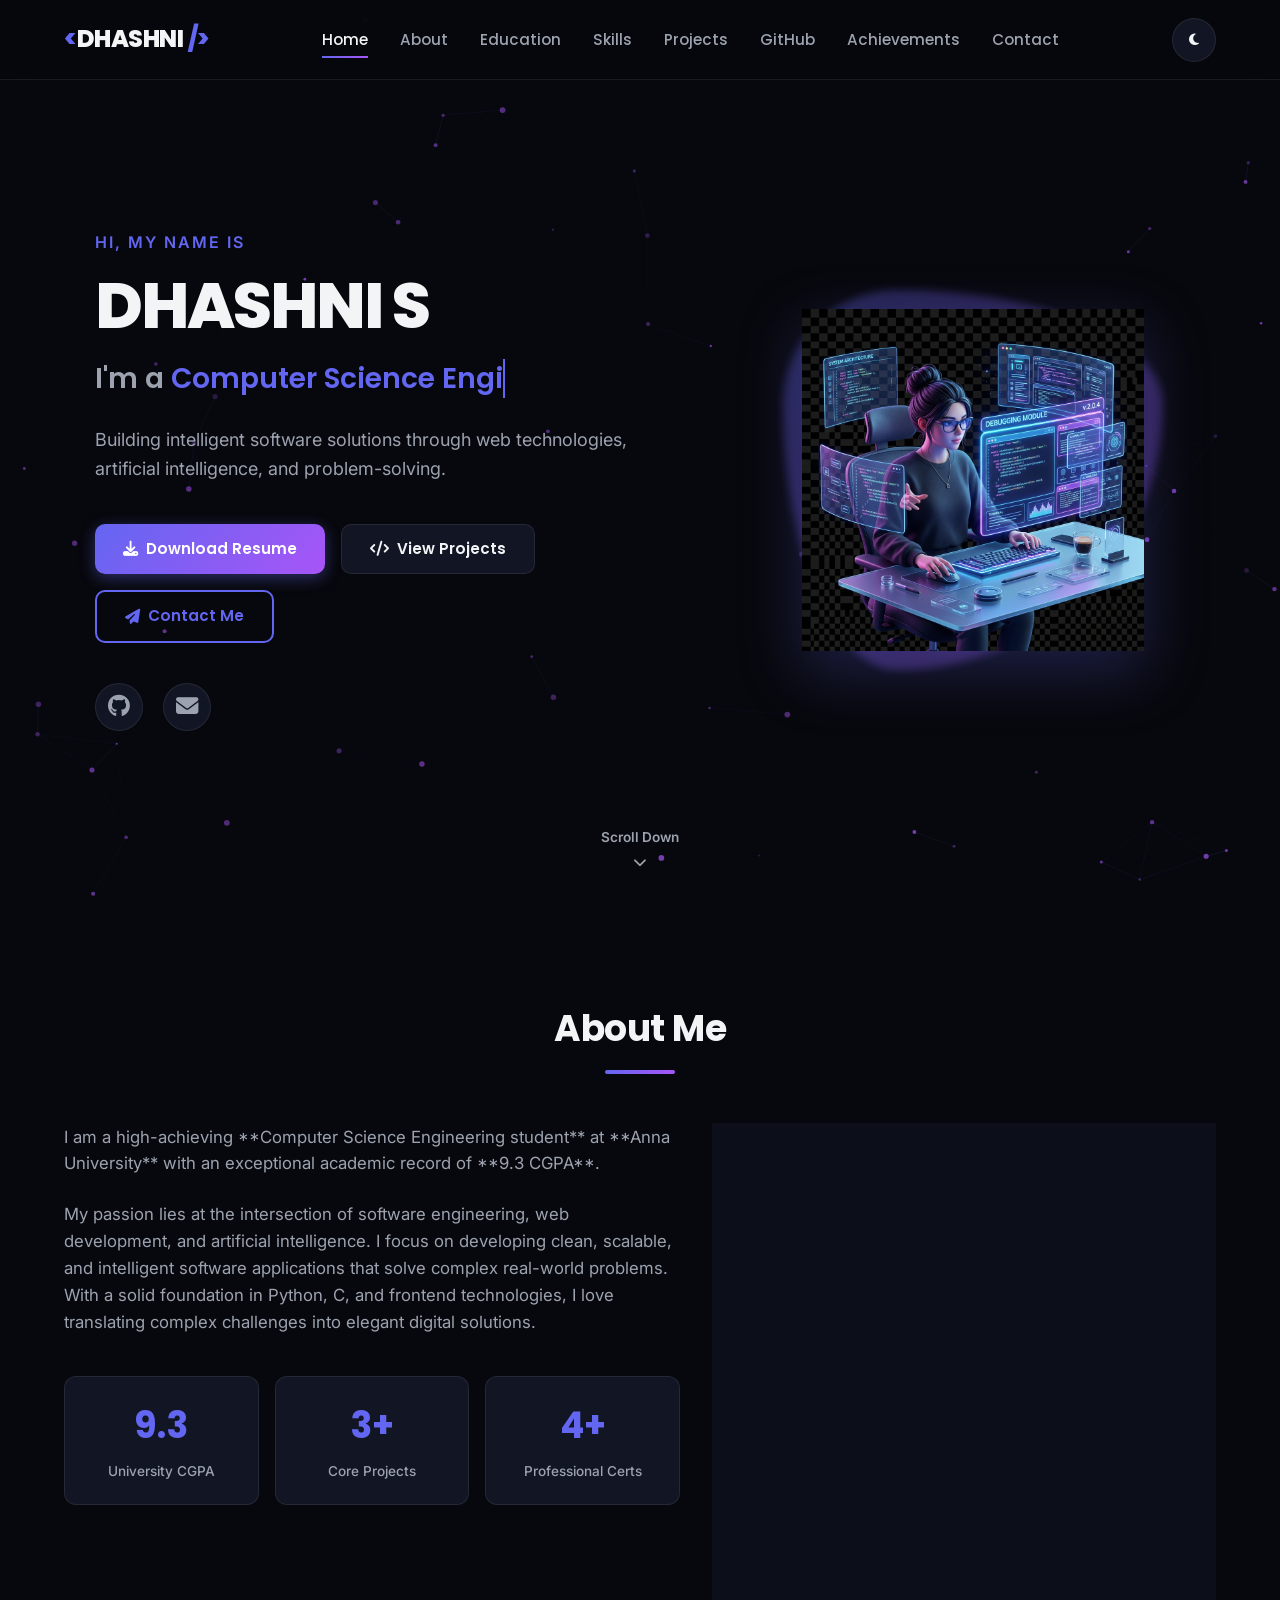
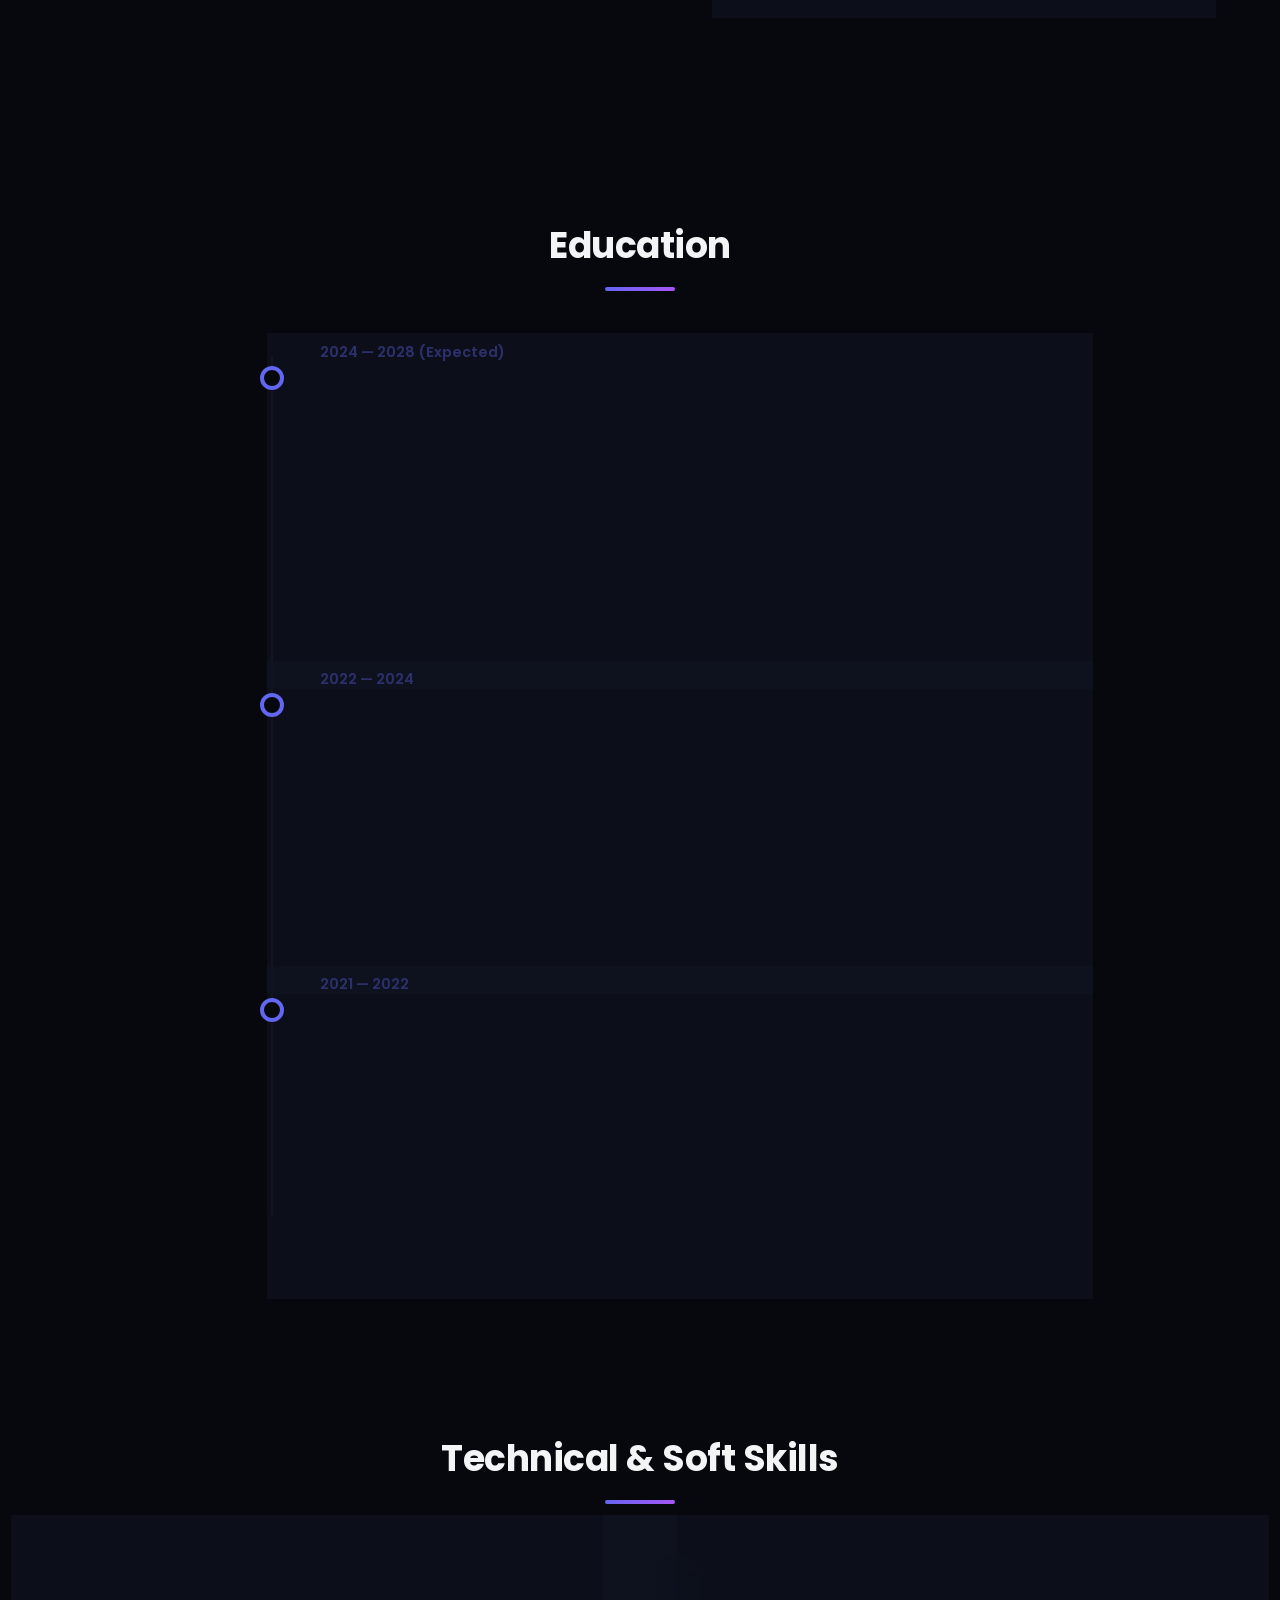
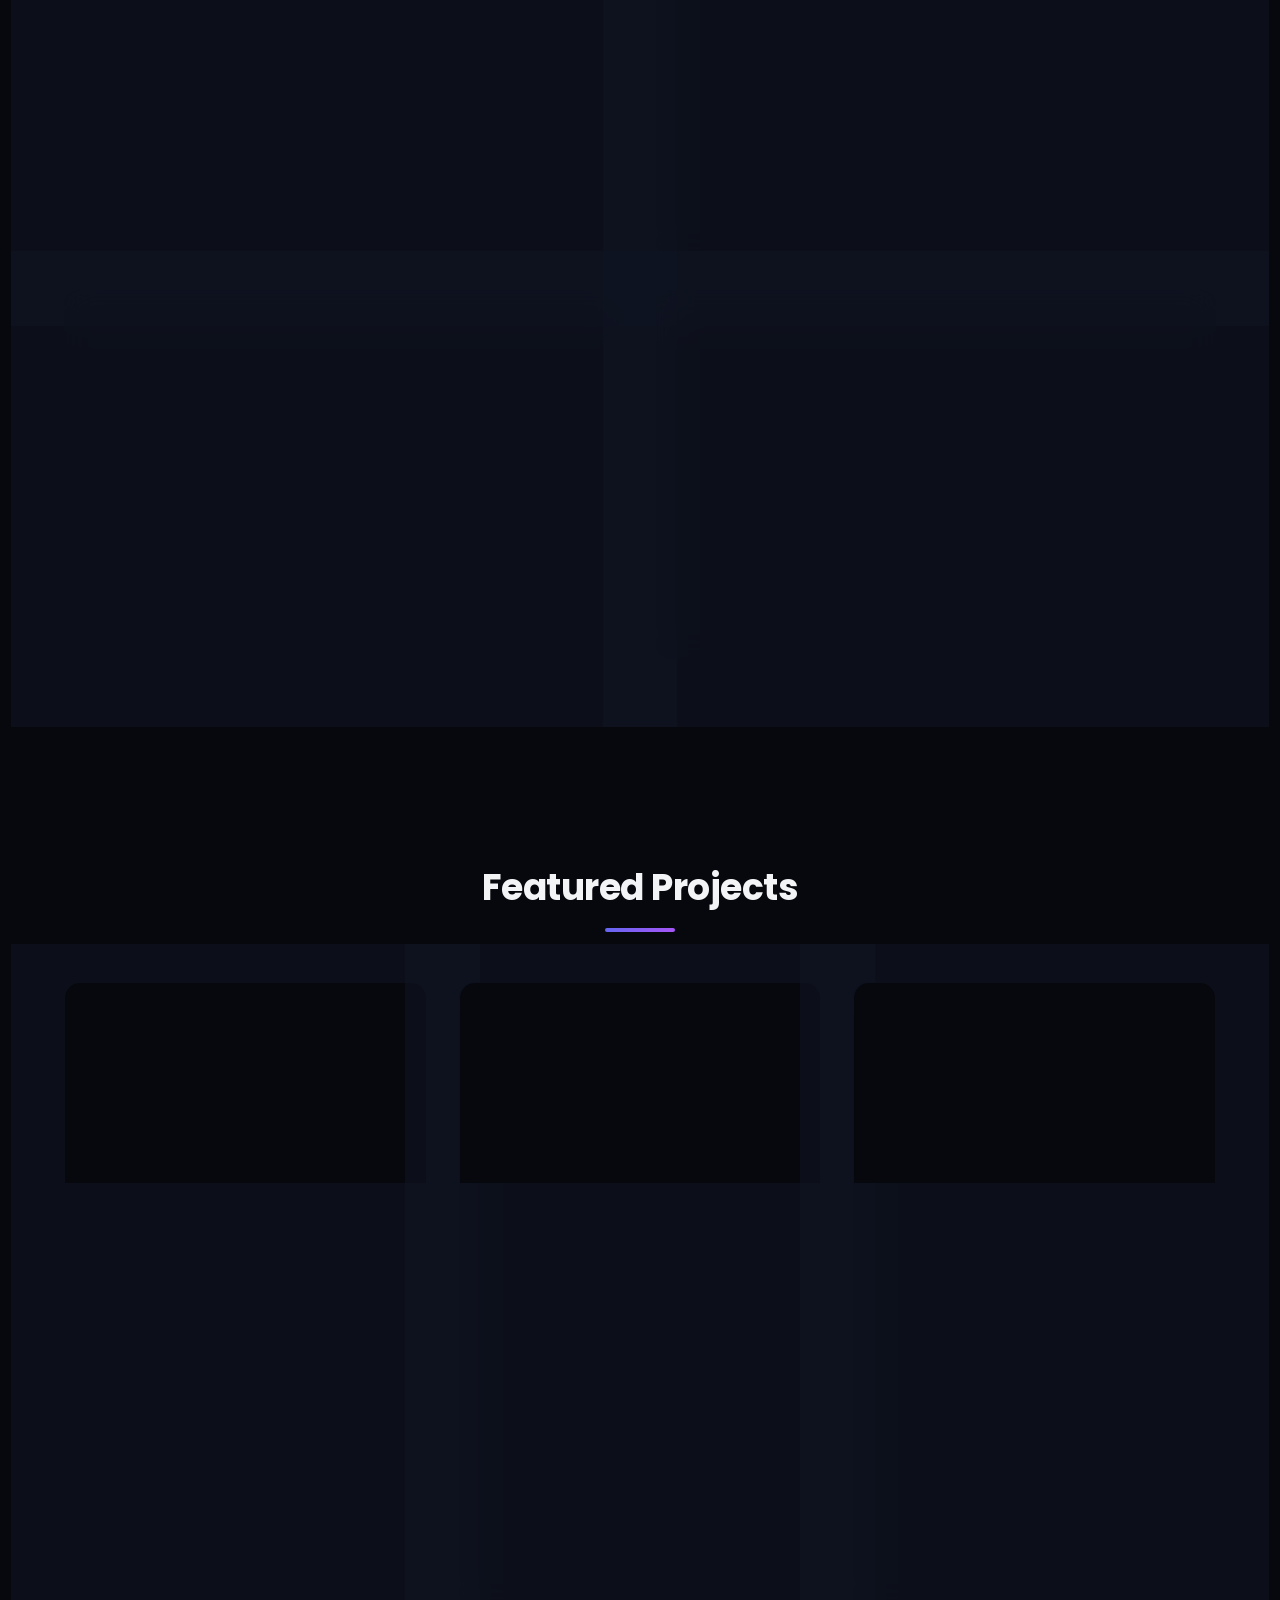
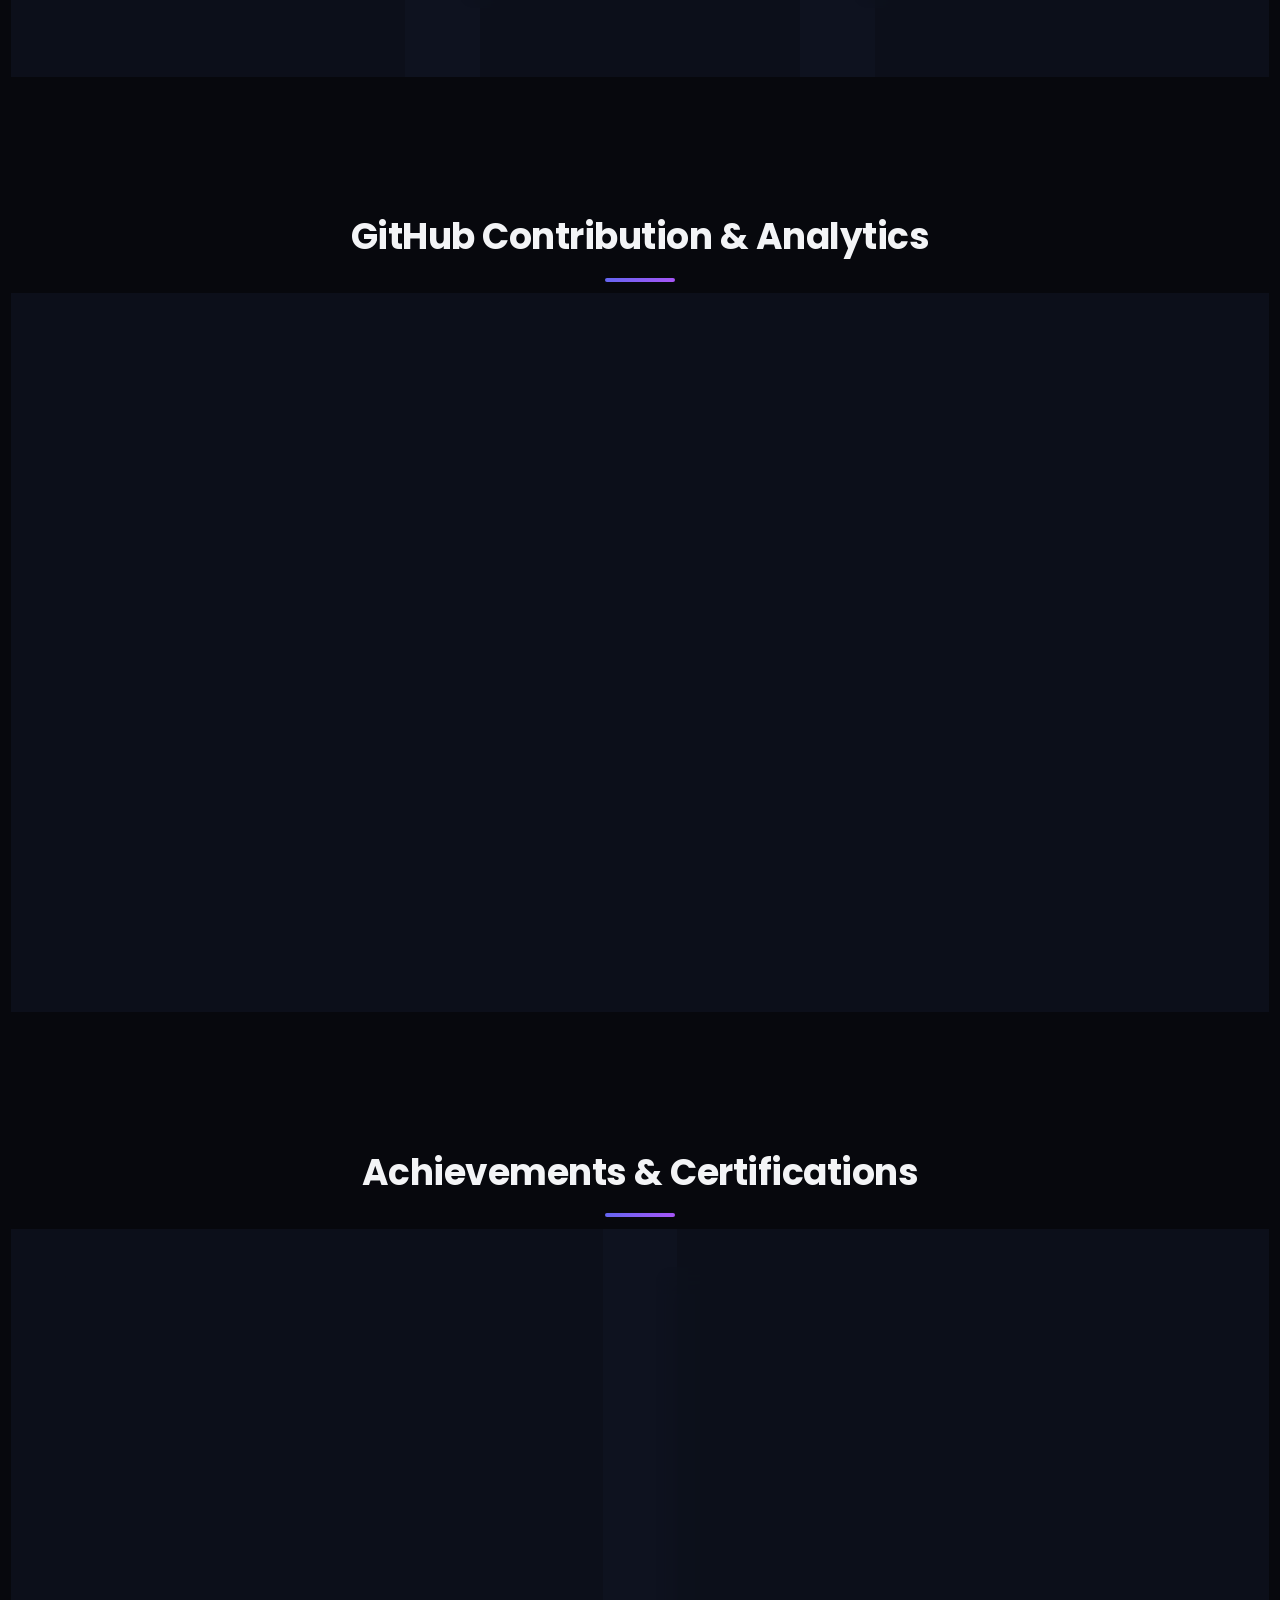
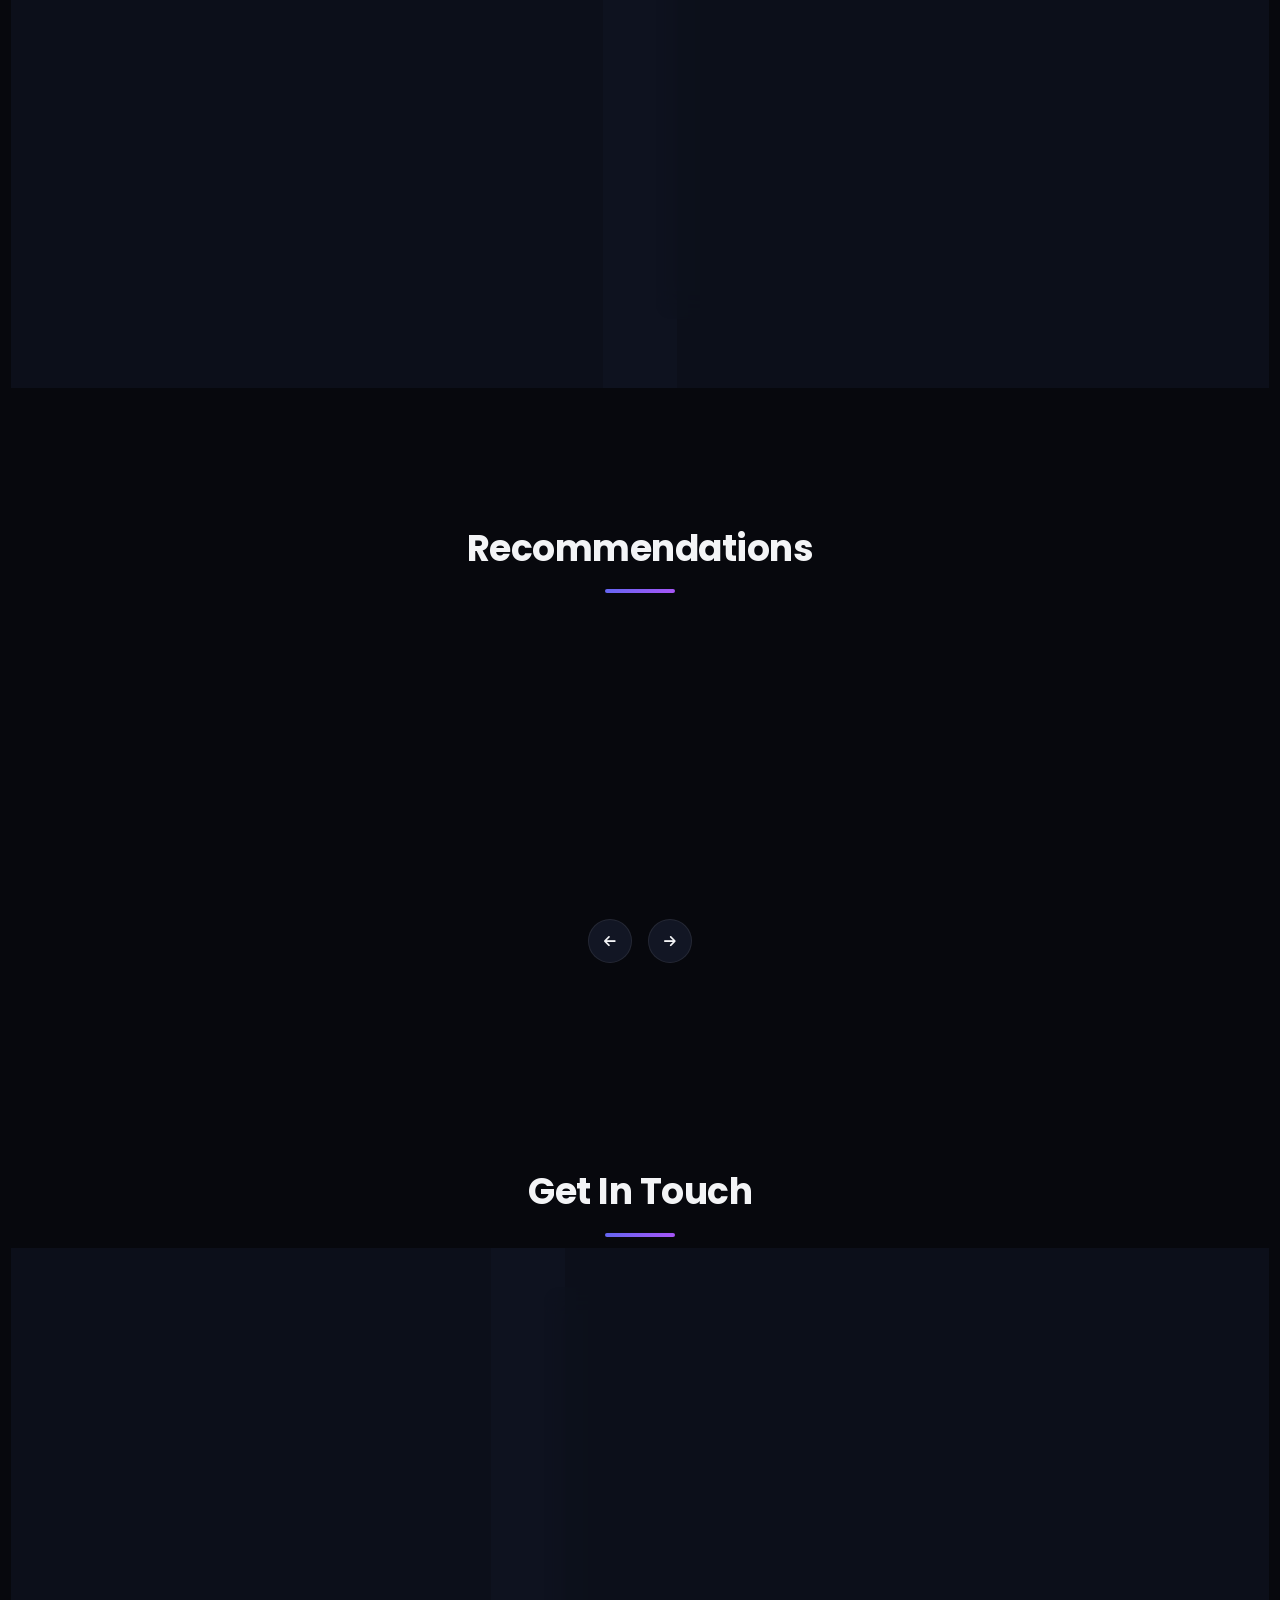
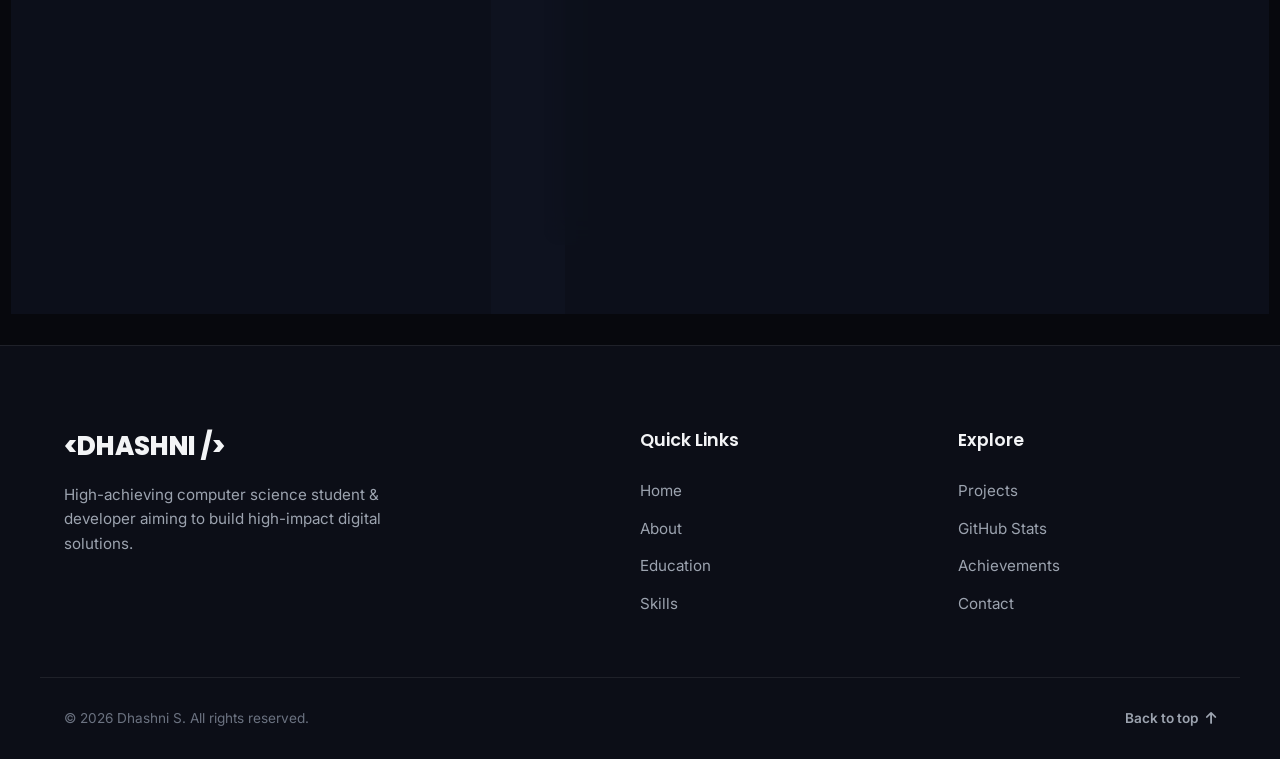
==== index.html @ 1edeb4a6 "Changed some content in page" ====
<!DOCTYPE html>
<html lang="en">
<head>
    <meta charset="UTF-8">
    <meta name="viewport" content="width=device-width, initial-scale=1.0">
    <title>Dhashni S | Software Engineer Portfolio</title>
    
    <!-- SEO Optimization -->
    <meta name="description" content="Portfolio of Dhashni S, Computer Science Engineering Student, Full Stack Developer, and AI Enthusiast. CGPA 9.3 from Anna University. Specialized in Python, Web Development, and AI.">
    <meta name="keywords" content="Dhashni S, Dhashni, Software Engineer, Portfolio, Full Stack Developer, AI Enthusiast, Python, Web Development, Anna University, computer science portfolio">
    <meta name="author" content="Dhashni S">
    
    <!-- Open Graph / Facebook -->
    <meta property="og:type" content="website">
    <meta property="og:url" content="https://dhashni-dev.github.io/portfolio">
    <meta property="og:title" content="Dhashni S | Software Engineer Portfolio">
    <meta property="og:description" content="Explore projects, education, and skills of Dhashni S, a high-achieving Computer Science Engineering student specializing in Web Development and AI.">
    <meta property="og:image" content="assets/developer_illustration.png">

    <!-- Twitter -->
    <meta property="twitter:card" content="summary_large_image">
    <meta property="twitter:url" content="https://dhashni-dev.github.io/portfolio">
    <meta property="twitter:title" content="Dhashni S | Software Engineer Portfolio">
    <meta property="twitter:description" content="Explore projects, education, and skills of Dhashni S, a high-achieving Computer Science Engineering student specializing in Web Development and AI.">
    <meta property="twitter:image" content="assets/developer_illustration.png">

    <!-- Fonts & Icons -->
    <link rel="preconnect" href="https://fonts.googleapis.com">
    <link rel="preconnect" href="https://fonts.gstatic.com" crossorigin>
    <link href="https://fonts.googleapis.com/css2?family=Inter:wght@300;400;500;600;700;800&family=Poppins:wght@300;400;500;600;700;800&display=swap" rel="stylesheet">
    <link rel="stylesheet" href="https://cdnjs.cloudflare.com/ajax/libs/font-awesome/6.4.0/css/all.min.css">
    
    <!-- Stylesheet -->
    <link rel="stylesheet" href="style.css">
</head>
<body class="dark-theme">

    <!-- Scroll Progress Bar -->
    <div class="scroll-progress-container">
        <div class="scroll-progress-bar" id="scroll-progress"></div>
    </div>

    <!-- Canvas Background for Particles -->
    <canvas id="particles-canvas"></canvas>

    <!-- Header / Navbar -->
    <header class="header" id="header">
        <div class="container nav-container">
            <a href="#home" class="logo">
                <span class="logo-accent">&lt;</span>DHASHNI<span class="logo-accent"> /&gt;</span>
            </a>
            
            <nav class="nav-menu" id="nav-menu">
                <ul class="nav-list">
                    <li><a href="#home" class="nav-link active-link">Home</a></li>
                    <li><a href="#about" class="nav-link">About</a></li>
                    <li><a href="#education" class="nav-link">Education</a></li>
                    <li><a href="#skills" class="nav-link">Skills</a></li>
                    <li><a href="#projects" class="nav-link">Projects</a></li>
                    <li><a href="#github" class="nav-link">GitHub</a></li>
                    <li><a href="#achievements" class="nav-link">Achievements</a></li>
                    <li><a href="#contact" class="nav-link">Contact</a></li>
                </ul>
            </nav>

            <div class="nav-actions">
                <!-- Theme Toggle Button -->
                <button class="theme-toggle" id="theme-toggle" aria-label="Toggle light/dark theme">
                    <i class="fa-solid fa-moon moon-icon"></i>
                    <i class="fa-solid fa-sun sun-icon"></i>
                </button>
                
                <!-- Mobile Menu Button -->
                <button class="mobile-menu-toggle" id="mobile-toggle" aria-label="Toggle navigation menu">
                    <i class="fa-solid fa-bars"></i>
                </button>
            </div>
        </div>
    </header>

    <main>
        <!-- Hero Section -->
        <section class="section hero-section" id="home">
            <div class="container hero-container grid">
                <div class="hero-data">
                    <span class="hero-greeting">Hi, my name is</span>
                    <h1 class="hero-title">DHASHNI S</h1>
                    <h2 class="hero-subtitle">
                        I'm a <span class="typing-text" id="typing-text" data-words='["Computer Science Engineering Student", "Full Stack Developer", "AI Enthusiast"]'></span>
                    </h2>
                    <p class="hero-description">
                        Building intelligent software solutions through web technologies, artificial intelligence, and problem-solving.
                    </p>
                    
                    <div class="hero-ctas">
                        <a href="assets/dhashni_resume.pdf" download="Dhashni_S_Resume.pdf" class="btn btn-primary">
                            <i class="fa-solid fa-download"></i> Download Resume
                        </a>
                        <a href="#projects" class="btn btn-secondary">
                            <i class="fa-solid fa-code"></i> View Projects
                        </a>
                        <a href="#contact" class="btn btn-outline">
                            <i class="fa-solid fa-paper-plane"></i> Contact Me
                        </a>
                    </div>

                    <div class="hero-socials">
                        <a href="https://github.com/dhashni-dev" target="_blank" rel="noopener" class="social-icon" aria-label="GitHub">
                            <i class="fa-brands fa-github"></i>
                        </a>
                        <a href="mailto:dhashnisanthamoorthi@gmail.com" class="social-icon" aria-label="Email">
                            <i class="fa-solid fa-envelope"></i>
                        </a>
                    </div>
                </div>

                <div class="hero-visual">
                    <div class="hero-blob-wrapper">
                        <div class="hero-blob"></div>
                        <img src="assets/developer_illustration.png" alt="Dhashni S Developer Illustration" class="hero-img">
                    </div>
                </div>
            </div>
            
            <a href="#about" class="scroll-down-indicator" aria-label="Scroll down to About section">
                <span>Scroll Down</span>
                <i class="fa-solid fa-chevron-down"></i>
            </a>
        </section>

        <!-- About Section -->
        <section class="section about-section" id="about">
            <div class="container">
                <h2 class="section-title text-center">About Me</h2>
                <div class="title-underline"></div>
                
                <div class="about-container grid">
                    <div class="about-content">
                        <p class="about-text">
                            I am a high-achieving **Computer Science Engineering student** at **Anna University** with an exceptional academic record of **9.3 CGPA**.
                        </p>
                        <p class="about-text">
                            My passion lies at the intersection of software engineering, web development, and artificial intelligence. I focus on developing clean, scalable, and intelligent software applications that solve complex real-world problems. With a solid foundation in Python, C, and frontend technologies, I love translating complex challenges into elegant digital solutions.
                        </p>
                        
                        <div class="about-stats grid">
                            <div class="stat-card">
                                <span class="stat-number">9.3</span>
                                <span class="stat-label">University CGPA</span>
                            </div>
                            <div class="stat-card">
                                <span class="stat-number">3+</span>
                                <span class="stat-label">Core Projects</span>
                            </div>
                            <div class="stat-card">
                                <span class="stat-number">4+</span>
                                <span class="stat-label">Professional Certs</span>
                            </div>
                        </div>
                    </div>
                    
                    <div class="about-key-features">
                        <h3 class="about-subtitle">Why Shortlist Me?</h3>
                        <ul class="features-list">
                            <li>
                                <i class="fa-solid fa-circle-check feature-icon"></i>
                                <div>
                                    <strong>Strong Analytical Foundation:</strong> Ranked at the top tier of the university cohort with a 9.3 CGPA.
                                </div>
                            </li>
                            <li>
                                <i class="fa-solid fa-circle-check feature-icon"></i>
                                <div>
                                    <strong>AI & Web Integration:</strong> Experience building user-friendly frontend interfaces powered by smart backend algorithms.
                                </div>
                            </li>
                            <li>
                                <i class="fa-solid fa-circle-check feature-icon"></i>
                                <div>
                                    <strong>Problem-Solving Focus:</strong> Proven adaptability and analytical thinking, trained in advanced algorithmic paradigms.
                                </div>
                            </li>
                            <li>
                                <i class="fa-solid fa-circle-check feature-icon"></i>
                                <div>
                                    <strong>Continuous Upskilling:</strong> Pursuing advanced full stack training and completing multiple professional credentials.
                                </div>
                            </li>
                        </ul>
                    </div>
                </div>
            </div>
        </section>

        <!-- Education Section -->
        <section class="section education-section" id="education">
            <div class="container">
                <h2 class="section-title text-center">Education</h2>
                <div class="title-underline"></div>
                
                <div class="timeline-container">
                    <!-- Education Item 1 -->
                    <div class="timeline-item">
                        <div class="timeline-dot"></div>
                        <div class="timeline-date">2024 — 2028 (Expected)</div>
                        <div class="timeline-content card">
                            <div class="timeline-icon">
                                <i class="fa-solid fa-graduation-cap"></i>
                            </div>
                            <h3 class="timeline-title">BE in Computer Science Engineering</h3>
                            <h4 class="timeline-institution">Anna University</h4>
                            <div class="timeline-grade">
                                <span class="badge badge-accent">CGPA: 9.3</span>
                            </div>
                            <p class="timeline-desc">
                                Specializing in core computer science subjects including Data Structures, Algorithms, Software Engineering, Database Systems, and Artificial Intelligence. Maintaining top-tier academic standing.
                            </p>
                        </div>
                    </div>

                    <!-- Education Item 2 -->
                    <div class="timeline-item">
                        <div class="timeline-dot"></div>
                        <div class="timeline-date">2022 — 2024</div>
                        <div class="timeline-content card">
                            <div class="timeline-icon">
                                <i class="fa-solid fa-school"></i>
                            </div>
                            <h3 class="timeline-title">Higher Secondary Certificate (HSC)</h3>
                            <h4 class="timeline-institution">Bonne Nehru Higher Secondary School</h4>
                            <div class="timeline-grade">
                                <span class="badge">Percentage: 87.5%</span>
                            </div>
                            <p class="timeline-desc">
                                Specialized in Mathematics, Physics, Chemistry, and Computer Science. Cultivated logic, scientific analysis, and basic programming fundamentals.
                            </p>
                        </div>
                    </div>

                    <!-- Education Item 3 -->
                    <div class="timeline-item">
                        <div class="timeline-dot"></div>
                        <div class="timeline-date">2021 — 2022</div>
                        <div class="timeline-content card">
                            <div class="timeline-icon">
                                <i class="fa-solid fa-award"></i>
                            </div>
                            <h3 class="timeline-title">Secondary School Leaving Certificate (SSLC)</h3>
                            <h4 class="timeline-institution">Bonne Nehru Higher Secondary School</h4>
                            <div class="timeline-grade">
                                <span class="badge">Percentage: 97.0%</span>
                            </div>
                            <p class="timeline-desc">
                                Graduated with distinction and academic honors, achieving 97% aggregate score. Laid strong foundation in Mathematics and Sciences.
                            </p>
                        </div>
                    </div>
                </div>
            </div>
        </section>

        <!-- Skills Section -->
        <section class="section skills-section" id="skills">
            <div class="container">
                <h2 class="section-title text-center">Technical & Soft Skills</h2>
                <div class="title-underline"></div>
                
                <div class="skills-container grid">
                    <!-- Programming Languages -->
                    <div class="skills-category-card card">
                        <div class="category-header">
                            <i class="fa-solid fa-terminal category-icon"></i>
                            <h3 class="category-title">Programming Languages</h3>
                        </div>
                        <div class="skills-list">
                            <div class="skill-item">
                                <div class="skill-info">
                                    <span class="skill-name">Python</span>
                                    <span class="skill-percentage">90%</span>
                                </div>
                                <div class="skill-bar-bg">
                                    <div class="skill-bar-fill" data-progress="90%"></div>
                                </div>
                            </div>
                            <div class="skill-item">
                                <div class="skill-info">
                                    <span class="skill-name">C Programming</span>
                                    <span class="skill-percentage">80%</span>
                                </div>
                                <div class="skill-bar-bg">
                                    <div class="skill-bar-fill" data-progress="80%"></div>
                                </div>
                            </div>
                            <div class="skill-item">
                                <div class="skill-info">
                                    <span class="skill-name">JavaScript</span>
                                    <span class="skill-percentage">75%</span>
                                </div>
                                <div class="skill-bar-bg">
                                    <div class="skill-bar-fill" data-progress="75%"></div>
                                </div>
                            </div>
                        </div>
                    </div>

                    <!-- Web Development -->
                    <div class="skills-category-card card">
                        <div class="category-header">
                            <i class="fa-solid fa-code category-icon"></i>
                            <h3 class="category-title">Web Development</h3>
                        </div>
                        <div class="skills-list">
                            <div class="skill-item">
                                <div class="skill-info">
                                    <span class="skill-name">HTML5 / CSS3</span>
                                    <span class="skill-percentage">95%</span>
                                </div>
                                <div class="skill-bar-bg">
                                    <div class="skill-bar-fill" data-progress="95%"></div>
                                </div>
                            </div>
                            <div class="skill-item">
                                <div class="skill-info">
                                    <span class="skill-name">Flask (Python Backend)</span>
                                    <span class="skill-percentage">75%</span>
                                </div>
                                <div class="skill-bar-bg">
                                    <div class="skill-bar-fill" data-progress="75%"></div>
                                </div>
                            </div>
                            <div class="skill-item">
                                <div class="skill-info">
                                    <span class="skill-name">Modern JS Frameworks</span>
                                    <span class="skill-percentage">60%</span>
                                </div>
                                <div class="skill-bar-bg">
                                    <div class="skill-bar-fill" data-progress="60%"></div>
                                </div>
                            </div>
                        </div>
                    </div>

                    <!-- Tools & Platforms -->
                    <div class="skills-category-card card">
                        <div class="category-header">
                            <i class="fa-solid fa-screwdriver-wrench category-icon"></i>
                            <h3 class="category-title">Developer Tools</h3>
                        </div>
                        <div class="skills-list">
                            <div class="skill-item">
                                <div class="skill-info">
                                    <span class="skill-name">Git & GitHub</span>
                                    <span class="skill-percentage">85%</span>
                                </div>
                                <div class="skill-bar-bg">
                                    <div class="skill-bar-fill" data-progress="85%"></div>
                                </div>
                            </div>
                            <div class="skill-item">
                                <div class="skill-info">
                                    <span class="skill-name">VS Code</span>
                                    <span class="skill-percentage">90%</span>
                                </div>
                                <div class="skill-bar-bg">
                                    <div class="skill-bar-fill" data-progress="90%"></div>
                                </div>
                            </div>
                            <div class="skill-item">
                                <div class="skill-info">
                                    <span class="skill-name">Linux / Terminal</span>
                                    <span class="skill-percentage">70%</span>
                                </div>
                                <div class="skill-bar-bg">
                                    <div class="skill-bar-fill" data-progress="70%"></div>
                                </div>
                            </div>
                        </div>
                    </div>

                    <!-- Soft Skills -->
                    <div class="skills-category-card card">
                        <div class="category-header">
                            <i class="fa-solid fa-users-gear category-icon"></i>
                            <h3 class="category-title">Professional Qualities</h3>
                        </div>
                        <div class="soft-skills-grid">
                            <div class="soft-skill-badge">
                                <i class="fa-solid fa-brain"></i>
                                <span>Problem Solving</span>
                            </div>
                            <div class="soft-skill-badge">
                                <i class="fa-solid fa-magnifying-glass-chart"></i>
                                <span>Analytical Thinking</span>
                            </div>
                            <div class="soft-skill-badge">
                                <i class="fa-solid fa-comments"></i>
                                <span>Communication</span>
                            </div>
                            <div class="soft-skill-badge">
                                <i class="fa-solid fa-arrows-spin"></i>
                                <span>Adaptability</span>
                            </div>
                        </div>
                    </div>
                </div>
            </div>
        </section>

        <!-- Projects Section -->
        <section class="section projects-section" id="projects">
            <div class="container">
                <h2 class="section-title text-center">Featured Projects</h2>
                <div class="title-underline"></div>
                
                <div class="projects-grid grid">
                    <!-- Project 1 -->
                    <article class="project-card card">
                        <div class="project-img-wrapper">
                            <div class="project-overlay">
                                <a href="https://github.com/dhashni-dev/portfolio" target="_blank" rel="noopener" class="project-link-btn" aria-label="View Project Source Code">
                                    <i class="fa-brands fa-github"></i> Source Code
                                </a>
                            </div>
                            <div class="project-img-placeholder dev-portfolio-bg">
                                <i class="fa-solid fa-laptop-code"></i>
                            </div>
                        </div>
                        
                        <div class="project-info">
                            <div class="project-tags">
                                <span class="project-tag">HTML</span>
                                <span class="project-tag">CSS</span>
                                <span class="project-tag">JavaScript</span>
                            </div>
                            <h3 class="project-title">Premium Portfolio Website</h3>
                            <p class="project-description">
                                Developed a fully responsive personal portfolio website incorporating modern UI/UX design concepts, customized CSS animations, light/dark modes, and recruiter-focused analytics tracking.
                            </p>
                            
                            <h4 class="project-features-title">Core Features:</h4>
                            <ul class="project-features">
                                <li>Responsive Layout for Mobile, Tablet, and Desktop</li>
                                <li>Validated Client-Side Contact Form</li>
                                <li>Custom Dynamic Particle Background</li>
                                <li>Modern Glassmorphism Card System</li>
                            </ul>
                        </div>
                    </article>

                    <!-- Project 2 -->
                    <article class="project-card card">
                        <div class="project-img-wrapper">
                            <div class="project-overlay">
                                <a href="https://github.com/dhashni-dev" target="_blank" rel="noopener" class="project-link-btn" aria-label="View Project Source Code">
                                    <i class="fa-brands fa-github"></i> Source Code
                                </a>
                            </div>
                            <div class="project-img-placeholder sign-lang-bg">
                                <i class="fa-solid fa-hands-asl-interpreting"></i>
                            </div>
                        </div>
                        
                        <div class="project-info">
                            <div class="project-tags">
                                <span class="project-tag">Python</span>
                                <span class="project-tag">AI</span>
                                <span class="project-tag">Computer Vision</span>
                            </div>
                            <h3 class="project-title">Sign Language Translator</h3>
                            <p class="project-description">
                                An intelligent, accessibility-focused AI application that detects hand and finger movements, translating sign language gestures into text and audio in real-time to facilitate seamless communication.
                            </p>
                            
                            <h4 class="project-features-title">Core Features:</h4>
                            <ul class="project-features">
                                <li>High-Accuracy Real-Time Gesture Recognition</li>
                                <li>Instant Text and Speech Output Translation</li>
                                <li>Intuitive Interface for Accessibility Support</li>
                            </ul>
                        </div>
                    </article>

                    <!-- Project 3 -->
                    <article class="project-card card">
                        <div class="project-img-wrapper">
                            <div class="project-overlay">
                                <a href="https://github.com/dhashni-dev" target="_blank" rel="noopener" class="project-link-btn" aria-label="View Project Source Code">
                                    <i class="fa-brands fa-github"></i> Source Code
                                </a>
                            </div>
                            <div class="project-img-placeholder student-bot-bg">
                                <i class="fa-solid fa-robot"></i>
                            </div>
                        </div>
                        
                        <div class="project-info">
                            <div class="project-tags">
                                <span class="project-tag">Python</span>
                                <span class="project-tag">AI</span>
                                <span class="project-tag">NLP</span>
                            </div>
                            <h3 class="project-title">Student AI Assistant Chatbot</h3>
                            <p class="project-description">
                                An interactive AI-driven assistant trained on educational curricula to answer queries, guide study plans, and provide instant educational resources for university students.
                            </p>
                            
                            <h4 class="project-features-title">Core Features:</h4>
                            <ul class="project-features">
                                <li>Natural Language Processing (NLP) Query Engine</li>
                                <li>Personalized Academic Advising and Support</li>
                                <li>Dynamic Learning Material Recommendations</li>
                            </ul>
                        </div>
                    </article>
                </div>
            </div>
        </section>

        <!-- GitHub Activity Section -->
        <section class="section github-section" id="github">
            <div class="container">
                <h2 class="section-title text-center">GitHub Contribution & Analytics</h2>
                <div class="title-underline"></div>
                
                <div class="github-container card">
                    <div class="github-header grid">
                        <div class="github-profile-info">
                            <i class="fa-brands fa-github github-main-icon"></i>
                            <div>
                                <h3 class="github-username">dhashni-dev</h3>
                                <a href="https://github.com/dhashni-dev" target="_blank" rel="noopener" class="github-link">
                                    github.com/dhashni-dev <i class="fa-solid fa-arrow-up-right-from-square"></i>
                                </a>
                            </div>
                        </div>
                        
                        <div class="github-live-badge">
                            <span class="pulse-indicator"></span>
                            <span>Syncing Live Activity</span>
                        </div>
                    </div>

                    <div class="github-stats-grid grid">
                        <div class="github-stat-box">
                            <span class="github-stat-num" id="github-repos">--</span>
                            <span class="github-stat-lbl">Public Repositories</span>
                        </div>
                        <div class="github-stat-box">
                            <span class="github-stat-num" id="github-contributions">120+</span>
                            <span class="github-stat-lbl">Contributions (Year)</span>
                        </div>
                        <div class="github-stat-box">
                            <span class="github-stat-num" id="github-followers">--</span>
                            <span class="github-stat-lbl">GitHub Followers</span>
                        </div>
                        <div class="github-stat-box">
                            <span class="github-stat-num">98%</span>
                            <span class="github-stat-lbl">Commits in Python/JS</span>
                        </div>
                    </div>

                    <!-- Git Activity Graph (Dynamic SVG Mock) -->
                    <div class="github-graph-container">
                        <h4 class="graph-title">Recent Contribution Activity</h4>
                        <div class="github-graph-wrapper" id="github-graph">
                            <!-- Populated dynamically via JS -->
                        </div>
                        <div class="graph-legend">
                            <span>Less</span>
                            <div class="legend-cells">
                                <div class="cell level-0"></div>
                                <div class="cell level-1"></div>
                                <div class="cell level-2"></div>
                                <div class="cell level-3"></div>
                                <div class="cell level-4"></div>
                            </div>
                            <span>More</span>
                        </div>
                    </div>
                </div>
            </div>
        </section>

        <!-- Certifications & Achievements Section -->
        <section class="section achievements-section" id="achievements">
            <div class="container">
                <h2 class="section-title text-center">Achievements & Certifications</h2>
                <div class="title-underline"></div>
                
                <div class="achievements-container grid">
                    <!-- Certifications Group -->
                    <div class="certs-group card">
                        <h3 class="group-title">
                            <i class="fa-solid fa-circle-award"></i> Professional Certifications
                        </h3>
                        
                        <ul class="certs-list">
                            <li>
                                <div class="cert-icon">
                                    <i class="fa-solid fa-graduation-cap"></i>
                                </div>
                                <div class="cert-info">
                                    <span class="cert-org">Wadhwani Foundation</span>
                                    <span class="cert-name">Problem Solving & Innovation</span>
                                    <span class="cert-date">Completed</span>
                                </div>
                            </li>
                            <li>
                                <div class="cert-icon">
                                    <i class="fa-solid fa-wallet"></i>
                                </div>
                                <div class="cert-info">
                                    <span class="cert-org">Wadhwani Foundation</span>
                                    <span class="cert-name">Financial Literacy</span>
                                    <span class="cert-date">Completed</span>
                                </div>
                            </li>
                            <li>
                                <div class="cert-icon">
                                    <i class="fa-solid fa-user-tie"></i>
                                </div>
                                <div class="cert-info">
                                    <span class="cert-org">Wadhwani Foundation</span>
                                    <span class="cert-name">Self Presentation</span>
                                    <span class="cert-date">Completed</span>
                                </div>
                            </li>
                            <li>
                                <div class="cert-icon">
                                    <i class="fa-brands fa-free-code-camp"></i>
                                </div>
                                <div class="cert-info">
                                    <span class="cert-org">freeCodeCamp</span>
                                    <span class="cert-name">Full Stack Web Development</span>
                                    <span class="cert-date font-accent">In Progress</span>
                                </div>
                            </li>
                        </ul>
                    </div>

                    <!-- Achievements Group -->
                    <div class="achieve-group card">
                        <h3 class="group-title">
                            <i class="fa-solid fa-trophy"></i> Key Achievements
                        </h3>
                        
                        <div class="achievements-grid-list">
                            <div class="achievement-item">
                                <div class="achievement-num">01</div>
                                <div class="achievement-text">
                                    <strong>Academic Distinction:</strong> Ranked in top 1% of computer science cohort with an outstanding 9.3 CGPA.
                                </div>
                            </div>
                            <div class="achievement-item">
                                <div class="achievement-num">02</div>
                                <div class="achievement-text">
                                    <strong>AI Application:</strong> Built custom sign-language translators leveraging modern computer vision paradigms.
                                </div>
                            </div>
                            <div class="achievement-item">
                                <div class="achievement-num">03</div>
                                <div class="achievement-text">
                                    <strong>Web Development:</strong> Successfully designed premium, light-speed static and full stack Flask websites.
                                </div>
                            </div>
                            <div class="achievement-item">
                                <div class="achievement-num">04</div>
                                <div class="achievement-text">
                                    <strong>Continuous Learning:</strong> Accumulating industry certifications in problem solving, finance, and software skills.
                                </div>
                            </div>
                        </div>
                    </div>
                </div>
            </div>
        </section>

        <!-- Testimonials Section -->
        <section class="section testimonials-section" id="testimonials">
            <div class="container">
                <h2 class="section-title text-center">Recommendations</h2>
                <div class="title-underline"></div>
                
                <div class="testimonials-slider-container">
                    <div class="testimonials-wrapper">
                        <!-- Testimonial 1 -->
                        <div class="testimonial-card card">
                            <div class="quote-mark"><i class="fa-solid fa-quote-left"></i></div>
                            <p class="testimonial-text">
                                Dhashni is an exceptionally bright and detail-oriented student. Her academic rating of 9.3 CGPA is a direct reflection of her logical clarity and commitment to solving complex computer science problems.
                            </p>
                            <div class="testimonial-author">
                                <div class="author-avatar"><i class="fa-solid fa-user-graduate"></i></div>
                                <div class="author-details">
                                    <span class="author-name">Academic Mentor</span>
                                    <span class="author-title">Senior Professor, Anna University</span>
                                </div>
                            </div>
                        </div>

                        <!-- Testimonial 2 -->
                        <div class="testimonial-card card">
                            <div class="quote-mark"><i class="fa-solid fa-quote-left"></i></div>
                            <p class="testimonial-text">
                                Working with Dhashni on engineering projects was refreshing. She brings quick adaptability and excellent communication, translating complex algorithmic logic into working application features effortlessly.
                            </p>
                            <div class="testimonial-author">
                                <div class="author-avatar"><i class="fa-solid fa-laptop-code"></i></div>
                                <div class="author-details">
                                    <span class="author-name">Project Partner</span>
                                    <span class="author-title">Computer Science Peer</span>
                                </div>
                            </div>
                        </div>
                    </div>
                    
                    <div class="slider-controls">
                        <button class="slider-btn prev-btn" aria-label="Previous recommendation"><i class="fa-solid fa-arrow-left"></i></button>
                        <button class="slider-btn next-btn" aria-label="Next recommendation"><i class="fa-solid fa-arrow-right"></i></button>
                    </div>
                </div>
            </div>
        </section>

        <!-- Contact Section -->
        <section class="section contact-section" id="contact">
            <div class="container">
                <h2 class="section-title text-center">Get In Touch</h2>
                <div class="title-underline"></div>
                
                <div class="contact-container grid">
                    <div class="contact-info card">
                        <h3>Contact Information</h3>
                        <p class="contact-intro">Let's discuss internship opportunities, software engineering roles, or collaborative projects.</p>
                        
                        <ul class="contact-details-list">
                            <li>
                                <i class="fa-solid fa-envelope contact-detail-icon"></i>
                                <div>
                                    <span class="contact-label">Email</span>
                                    <a href="mailto:dhashnisanthamoorthi@gmail.com" class="contact-value">dhashnisanthamoorthi@gmail.com</a>
                                </div>
                            </li>
                            <li>
                                <i class="fa-solid fa-location-dot contact-detail-icon"></i>
                                <div>
                                    <span class="contact-label">Location</span>
                                    <span class="contact-value">Villupuram, Tamil Nadu, India</span>
                                </div>
                            </li>
                        </ul>
                        
                        <div class="contact-social-footer">
                            <a href="https://github.com/dhashni-dev" target="_blank" rel="noopener" aria-label="GitHub"><i class="fa-brands fa-github"></i></a>
                            <a href="https://dhashni-dev.github.io/portfolio" target="_blank" rel="noopener" aria-label="Portfolio"><i class="fa-solid fa-globe"></i></a>
                        </div>
                    </div>

                    <div class="contact-form-container card">
                        <h3>Send A Message</h3>
                        <form
                          id="contact-form"
                          class="contact-form"
                          name="contact"
                          method="POST"
                          action="https://formsubmit.co/ajax/dhashnisanthamoorthi@gmail.com"
                          novalidate
                        >
                        <input type="hidden" name="_subject" value="New portfolio contact message">
                        <input type="hidden" name="_captcha" value="false">
                        <input type="text" name="_honey" tabindex="-1" autocomplete="off" class="honeypot-field" aria-hidden="true">
                            <div class="form-group grid-2">
                                <div class="input-wrapper">
                                    <label for="name">Your Name <span class="form-required">*</span></label>
                                    <input type="text" id="name" name="name" required placeholder="John Doe">
                                    <span class="error-msg" id="name-error">Please enter your name</span>
                                </div>
                                <div class="input-wrapper">
                                    <label for="email">Your Email <span class="form-required">*</span></label>
                                    <input type="email" id="email" name="email" required placeholder="john@example.com">
                                    <span class="error-msg" id="email-error">Please enter a valid email</span>
                                </div>
                            </div>
                            
                            <div class="input-wrapper">
                                <label for="subject">Subject</label>
                                <input type="text" id="subject" name="subject" placeholder="Opportunities, Projects...">
                            </div>

                            <div class="input-wrapper">
                                <label for="message">Message <span class="form-required">*</span></label>
                                <textarea id="message" name="message" required rows="5" placeholder="Write your message here..."></textarea>
                                <span class="error-msg" id="message-error">Please enter a message</span>
                            </div>

                            <button type="submit" class="btn btn-primary btn-submit">
                                <span>Send Message</span>
                                <i class="fa-solid fa-paper-plane"></i>
                            </button>
                            
                            <div class="form-status" id="form-status"></div>
                        </form>
                    </div>
                </div>
            </div>
        </section>
    </main>

    <!-- Footer -->
    <footer class="footer">
        <div class="container footer-content grid">
            <div class="footer-brand">
                <span class="footer-logo">&lt;DHASHNI /&gt;</span>
                <p>High-achieving computer science student & developer aiming to build high-impact digital solutions.</p>
            </div>
            
            <div class="footer-links">
                <h4>Quick Links</h4>
                <ul>
                    <li><a href="#home">Home</a></li>
                    <li><a href="#about">About</a></li>
                    <li><a href="#education">Education</a></li>
                    <li><a href="#skills">Skills</a></li>
                </ul>
            </div>
            
            <div class="footer-links">
                <h4>Explore</h4>
                <ul>
                    <li><a href="#projects">Projects</a></li>
                    <li><a href="#github">GitHub Stats</a></li>
                    <li><a href="#achievements">Achievements</a></li>
                    <li><a href="#contact">Contact</a></li>
                </ul>
            </div>
        </div>
        
        <div class="footer-bottom">
            <div class="container footer-bottom-flex">
                <p class="copyright">&copy; 2026 Dhashni S. All rights reserved.</p>
                <a href="#home" class="back-to-top" id="back-to-top" aria-label="Scroll to top of page">
                    Back to top <i class="fa-solid fa-arrow-up"></i>
                </a>
            </div>
        </div>
    </footer>

    <!-- Scripts -->
    <script src="app.js"></script>
</body>
</html>
---- style.css ----
/* ==========================================
   DESIGN SYSTEM & VARIABLES
   ========================================== */

:root {
    /* Fonts */
    --font-heading: 'Poppins', sans-serif;
    --font-body: 'Inter', sans-serif;

    /* Spacing */
    --header-height: 80px;
    --section-padding: 100px 0;

    /* Theme-specific variables (Dark Theme Default) */
    --bg-primary: #07080d;
    --bg-secondary: #0c0e17;
    --bg-tertiary: #121624;
    --bg-card: rgba(16, 20, 35, 0.65);
    --bg-card-hover: rgba(22, 28, 48, 0.8);
    
    --text-primary: #f3f4f6;
    --text-secondary: #9ca3af;
    --text-muted: #6b7280;
    
    --accent-primary: #6366f1; /* Indigo */
    --accent-secondary: #a855f7; /* Purple */
    --accent-glow: rgba(99, 102, 241, 0.15);
    --accent-gradient: linear-gradient(135deg, #6366f1, #a855f7);
    --accent-gradient-hover: linear-gradient(135deg, #4f46e5, #9333ea);
    
    --border-color: rgba(255, 255, 255, 0.08);
    --border-hover: rgba(99, 102, 241, 0.3);
    
    --box-shadow: 0 15px 35px rgba(0, 0, 0, 0.4);
    --box-shadow-hover: 0 20px 45px rgba(99, 102, 241, 0.15);
    
    --transition: all 0.4s cubic-bezier(0.16, 1, 0.3, 1);
    --glass-blur: blur(16px);
}

/* Light Theme Variables */
body.light-theme {
    --bg-primary: #f8fafc;
    --bg-secondary: #f1f5f9;
    --bg-tertiary: #e2e8f0;
    --bg-card: rgba(255, 255, 255, 0.75);
    --bg-card-hover: rgba(255, 255, 255, 0.9);
    
    --text-primary: #0f172a;
    --text-secondary: #475569;
    --text-muted: #94a3b8;
    
    --accent-primary: #4f46e5;
    --accent-secondary: #8b5cf6;
    --accent-glow: rgba(79, 70, 229, 0.08);
    --accent-gradient: linear-gradient(135deg, #4f46e5, #8b5cf6);
    --accent-gradient-hover: linear-gradient(135deg, #3730a3, #6d28d9);
    
    --border-color: rgba(0, 0, 0, 0.08);
    --border-hover: rgba(79, 70, 229, 0.3);
    
    --box-shadow: 0 15px 35px rgba(15, 23, 42, 0.05);
    --box-shadow-hover: 0 20px 40px rgba(79, 70, 229, 0.1);
}

/* ==========================================
   RESET & GENERAL STYLES
   ========================================== */

* {
    margin: 0;
    padding: 0;
    box-sizing: border-box;
}

html {
    scroll-behavior: smooth;
}

body {
    font-family: var(--font-body);
    background-color: var(--bg-primary);
    color: var(--text-primary);
    line-height: 1.6;
    overflow-x: hidden;
    transition: background-color 0.4s, color 0.4s;
}

a {
    text-decoration: none;
    color: inherit;
    transition: var(--transition);
}

ul {
    list-style: none;
}

img {
    max-width: 100%;
    height: auto;
    display: block;
}

canvas#particles-canvas {
    position: fixed;
    top: 0;
    left: 0;
    width: 100%;
    height: 100%;
    z-index: -1;
    pointer-events: none;
}

/* ==========================================
   REUSABLE UTILITIES
   ========================================== */

.container {
    max-width: 1200px;
    margin: 0 auto;
    padding: 0 24px;
}

.grid {
    display: grid;
    gap: 32px;
}

.grid-2 {
    display: grid;
    grid-template-columns: repeat(2, 1fr);
    gap: 24px;
}

.section {
    padding: var(--section-padding);
    position: relative;
    z-index: 1;
}

.section-title {
    font-family: var(--font-heading);
    font-size: 2.25rem;
    font-weight: 700;
    margin-bottom: 12px;
    letter-spacing: -0.5px;
}

.text-center {
    text-align: center;
}

.title-underline {
    width: 70px;
    height: 4px;
    background: var(--accent-gradient);
    margin: 0 auto 50px auto;
    border-radius: 2px;
}

.card {
    background: var(--bg-card);
    border: 1px solid var(--border-color);
    border-radius: 16px;
    padding: 32px;
    backdrop-filter: var(--glass-blur);
    -webkit-backdrop-filter: var(--glass-blur);
    box-shadow: var(--box-shadow);
    transition: var(--transition);
}

.card:hover {
    border-color: var(--border-hover);
    transform: translateY(-5px);
    box-shadow: var(--box-shadow-hover);
    background: var(--bg-card-hover);
}

.badge {
    display: inline-block;
    padding: 6px 14px;
    border-radius: 50px;
    font-size: 0.8rem;
    font-weight: 600;
    background: var(--bg-tertiary);
    color: var(--accent-primary);
    border: 1px solid var(--border-color);
}

.badge.badge-accent {
    background: var(--accent-gradient);
    color: #fff;
    border: none;
}

/* ==========================================
   BUTTONS & CTAS
   ========================================== */

.btn {
    display: inline-flex;
    align-items: center;
    justify-content: center;
    gap: 8px;
    padding: 12px 28px;
    font-family: var(--font-heading);
    font-size: 0.95rem;
    font-weight: 600;
    border-radius: 10px;
    cursor: pointer;
    transition: var(--transition);
    border: none;
}

.btn-primary {
    background: var(--accent-gradient);
    color: #fff;
    box-shadow: 0 4px 15px rgba(99, 102, 241, 0.4);
}

.btn-primary:hover {
    background: var(--accent-gradient-hover);
    box-shadow: 0 6px 20px rgba(99, 102, 241, 0.6);
    transform: translateY(-2px);
}

.btn-secondary {
    background: var(--bg-tertiary);
    color: var(--text-primary);
    border: 1px solid var(--border-color);
}

.btn-secondary:hover {
    background: var(--bg-card-hover);
    border-color: var(--accent-primary);
    transform: translateY(-2px);
}

.btn-outline {
    background: transparent;
    color: var(--accent-primary);
    border: 2px solid var(--accent-primary);
}

.btn-outline:hover {
    background: var(--accent-primary);
    color: #fff;
    transform: translateY(-2px);
}

/* ==========================================
   SCROLL PROGRESS BAR
   ========================================== */

.scroll-progress-container {
    position: fixed;
    top: 0;
    left: 0;
    width: 100%;
    height: 4px;
    background: transparent;
    z-index: 1001;
}

.scroll-progress-bar {
    height: 100%;
    width: 0;
    background: var(--accent-gradient);
    transition: width 0.1s ease-out;
}

/* ==========================================
   HEADER & NAVBAR
   ========================================== */

.header {
    position: fixed;
    top: 0;
    left: 0;
    width: 100%;
    height: var(--header-height);
    background: rgba(7, 8, 13, 0.7);
    backdrop-filter: var(--glass-blur);
    -webkit-backdrop-filter: var(--glass-blur);
    border-bottom: 1px solid var(--border-color);
    z-index: 1000;
    transition: var(--transition);
}

body.light-theme .header {
    background: rgba(248, 250, 252, 0.7);
}

.header.scrolled {
    height: 70px;
    background: rgba(7, 8, 13, 0.85);
    box-shadow: 0 10px 30px rgba(0, 0, 0, 0.15);
}

body.light-theme .header.scrolled {
    background: rgba(248, 250, 252, 0.85);
    box-shadow: 0 10px 30px rgba(15, 23, 42, 0.05);
}

.nav-container {
    height: 100%;
    display: flex;
    align-items: center;
    justify-content: space-between;
}

.logo {
    font-family: var(--font-heading);
    font-size: 1.5rem;
    font-weight: 800;
    color: var(--text-primary);
    letter-spacing: -0.5px;
}

.logo-accent {
    color: var(--accent-primary);
}

.nav-list {
    display: flex;
    gap: 32px;
}

.nav-link {
    font-family: var(--font-heading);
    font-size: 0.95rem;
    font-weight: 500;
    color: var(--text-secondary);
    position: relative;
    padding: 8px 0;
}

.nav-link:hover,
.nav-link.active-link {
    color: var(--text-primary);
}

.nav-link::after {
    content: '';
    position: absolute;
    bottom: 0;
    left: 0;
    width: 0;
    height: 2px;
    background: var(--accent-gradient);
    transition: var(--transition);
}

.nav-link:hover::after,
.nav-link.active-link::after {
    width: 100%;
}

.nav-actions {
    display: flex;
    align-items: center;
    gap: 16px;
}

.theme-toggle {
    background: var(--bg-tertiary);
    border: 1px solid var(--border-color);
    color: var(--text-primary);
    width: 44px;
    height: 44px;
    border-radius: 50%;
    cursor: pointer;
    display: flex;
    align-items: center;
    justify-content: center;
    transition: var(--transition);
}

.theme-toggle:hover {
    border-color: var(--accent-primary);
    background: var(--bg-card);
}

.sun-icon {
    display: none;
}

body.light-theme .moon-icon {
    display: none;
}

body.light-theme .sun-icon {
    display: block;
    color: #f59e0b;
}

.mobile-menu-toggle {
    display: none;
    background: transparent;
    border: none;
    color: var(--text-primary);
    font-size: 1.5rem;
    cursor: pointer;
}

/* ==========================================
   HERO SECTION
   ========================================== */

.hero-section {
    min-height: 100vh;
    display: flex;
    align-items: center;
    padding-top: calc(var(--header-height) + 40px);
    padding-bottom: 60px;
}

.hero-container {
    grid-template-columns: 1.2fr 0.8fr;
    align-items: center;
}

.hero-greeting {
    display: block;
    font-size: 1rem;
    font-weight: 600;
    color: var(--accent-primary);
    text-transform: uppercase;
    letter-spacing: 2px;
    margin-bottom: 16px;
}

.hero-title {
    font-family: var(--font-heading);
    font-size: 4rem;
    font-weight: 800;
    line-height: 1.1;
    margin-bottom: 16px;
    letter-spacing: -2px;
    background: linear-gradient(to right, var(--text-primary) 60%, var(--accent-secondary));
    -webkit-background-clip: text;
    -webkit-text-fill-color: transparent;
}

.hero-subtitle {
    font-family: var(--font-heading);
    font-size: 1.75rem;
    font-weight: 600;
    margin-bottom: 24px;
    color: var(--text-secondary);
}

.typing-text {
    color: var(--accent-primary);
    border-right: 2px solid var(--accent-primary);
    animation: typing-caret 0.75s step-end infinite;
    white-space: nowrap;
}

.hero-description {
    font-size: 1.125rem;
    color: var(--text-secondary);
    margin-bottom: 40px;
    max-width: 550px;
}

.hero-ctas {
    display: flex;
    flex-wrap: wrap;
    gap: 16px;
    margin-bottom: 40px;
}

.hero-socials {
    display: flex;
    gap: 20px;
}

.social-icon {
    font-size: 1.4rem;
    color: var(--text-secondary);
    width: 48px;
    height: 48px;
    border-radius: 50%;
    background: var(--bg-tertiary);
    border: 1px solid var(--border-color);
    display: flex;
    align-items: center;
    justify-content: center;
}

.social-icon:hover {
    color: #fff;
    background: var(--accent-gradient);
    border-color: transparent;
    transform: translateY(-3px);
    box-shadow: 0 5px 15px rgba(99, 102, 241, 0.4);
}

body.light-theme .social-icon:hover {
    color: #fff;
}

.hero-visual {
    position: relative;
    display: flex;
    justify-content: center;
}

.hero-blob-wrapper {
    position: relative;
    width: 380px;
    height: 380px;
}

.hero-blob {
    position: absolute;
    width: 100%;
    height: 100%;
    background: var(--accent-gradient);
    border-radius: 30% 70% 70% 30% / 30% 30% 70% 70%;
    filter: blur(4px);
    opacity: 0.3;
    animation: blob-morph 8s ease-in-out infinite alternate;
}

.hero-img {
    position: relative;
    z-index: 2;
    width: 90%;
    height: 90%;
    object-fit: contain;
    margin: 5% auto;
    filter: drop-shadow(0 20px 30px rgba(99, 102, 241, 0.25));
    animation: float-illustration 6s ease-in-out infinite;
}

.scroll-down-indicator {
    position: absolute;
    bottom: 30px;
    left: 50%;
    transform: translateX(-50%);
    display: flex;
    flex-direction: column;
    align-items: center;
    gap: 8px;
    font-size: 0.85rem;
    font-weight: 600;
    color: var(--text-secondary);
}

.scroll-down-indicator i {
    animation: bounce-arrow 2s infinite;
}

/* ==========================================
   ABOUT SECTION
   ========================================== */

.about-container {
    grid-template-columns: 1.1fr 0.9fr;
    align-items: start;
}

.about-text {
    font-size: 1.05rem;
    color: var(--text-secondary);
    margin-bottom: 24px;
}

.about-text strong {
    color: var(--text-primary);
}

.about-stats {
    grid-template-columns: repeat(3, 1fr);
    gap: 16px;
    margin-top: 40px;
}

.stat-card {
    background: var(--bg-tertiary);
    border: 1px solid var(--border-color);
    border-radius: 12px;
    padding: 20px 10px;
    text-align: center;
    transition: var(--transition);
}

.stat-card:hover {
    border-color: var(--accent-primary);
    transform: translateY(-3px);
}

.stat-number {
    display: block;
    font-family: var(--font-heading);
    font-size: 2.25rem;
    font-weight: 700;
    color: var(--accent-primary);
    margin-bottom: 4px;
}

.stat-label {
    font-size: 0.85rem;
    color: var(--text-secondary);
    font-weight: 500;
}

.about-key-features {
    background: var(--bg-card);
    border: 1px solid var(--border-color);
    border-radius: 16px;
    padding: 32px;
    backdrop-filter: var(--glass-blur);
    -webkit-backdrop-filter: var(--glass-blur);
}

.about-subtitle {
    font-family: var(--font-heading);
    font-size: 1.4rem;
    margin-bottom: 24px;
}

.features-list {
    display: flex;
    flex-direction: column;
    gap: 20px;
}

.features-list li {
    display: flex;
    gap: 16px;
    align-items: flex-start;
}

.feature-icon {
    font-size: 1.25rem;
    color: var(--accent-primary);
    margin-top: 3px;
}

.features-list div {
    font-size: 0.95rem;
    color: var(--text-secondary);
}

.features-list div strong {
    color: var(--text-primary);
    display: block;
    margin-bottom: 4px;
}

/* ==========================================
   EDUCATION SECTION (TIMELINE)
   ========================================== */

.timeline-container {
    max-width: 800px;
    margin: 0 auto;
    position: relative;
}

.timeline-container::before {
    content: '';
    position: absolute;
    left: 31px;
    top: 15px;
    bottom: 15px;
    width: 2px;
    background: var(--border-color);
}

.timeline-item {
    position: relative;
    padding-left: 80px;
    margin-bottom: 48px;
}

.timeline-item:last-child {
    margin-bottom: 0;
}

.timeline-dot {
    position: absolute;
    left: 20px;
    top: 25px;
    width: 24px;
    height: 24px;
    border-radius: 50%;
    background: var(--bg-primary);
    border: 4px solid var(--accent-primary);
    z-index: 2;
    transition: var(--transition);
}

.timeline-item:hover .timeline-dot {
    background: var(--accent-secondary);
    border-color: var(--accent-primary);
    box-shadow: 0 0 15px var(--accent-primary);
}

.timeline-date {
    font-family: var(--font-heading);
    font-size: 0.9rem;
    font-weight: 600;
    color: var(--accent-primary);
    margin-bottom: 8px;
}

.timeline-content {
    position: relative;
    padding: 24px;
}

.timeline-icon {
    position: absolute;
    top: 24px;
    right: 24px;
    font-size: 1.5rem;
    color: var(--text-muted);
}

.timeline-title {
    font-family: var(--font-heading);
    font-size: 1.3rem;
    margin-bottom: 6px;
}

.timeline-institution {
    font-size: 1rem;
    color: var(--text-secondary);
    font-weight: 500;
    margin-bottom: 12px;
}

.timeline-grade {
    margin-bottom: 16px;
}

.timeline-desc {
    font-size: 0.95rem;
    color: var(--text-secondary);
}

/* ==========================================
   SKILLS SECTION
   ========================================== */

.skills-container {
    grid-template-columns: repeat(2, 1fr);
    gap: 32px;
}

.skills-category-card {
    padding: 32px;
}

.category-header {
    display: flex;
    align-items: center;
    gap: 16px;
    margin-bottom: 28px;
    border-bottom: 1px solid var(--border-color);
    padding-bottom: 16px;
}

.category-icon {
    font-size: 1.5rem;
    color: var(--accent-primary);
}

.category-title {
    font-family: var(--font-heading);
    font-size: 1.25rem;
    font-weight: 600;
}

.skills-list {
    display: flex;
    flex-direction: column;
    gap: 20px;
}

.skill-item {
    width: 100%;
}

.skill-info {
    display: flex;
    justify-content: space-between;
    font-size: 0.95rem;
    font-weight: 500;
    margin-bottom: 8px;
}

.skill-name {
    color: var(--text-primary);
}

.skill-percentage {
    color: var(--accent-primary);
}

.skill-bar-bg {
    width: 100%;
    height: 8px;
    background: var(--bg-tertiary);
    border-radius: 4px;
    overflow: hidden;
}

.skill-bar-fill {
    height: 100%;
    width: 0;
    background: var(--accent-gradient);
    border-radius: 4px;
    transition: width 1.5s cubic-bezier(0.16, 1, 0.3, 1);
}

.soft-skills-grid {
    display: grid;
    grid-template-columns: repeat(2, 1fr);
    gap: 16px;
}

.soft-skill-badge {
    background: var(--bg-tertiary);
    border: 1px solid var(--border-color);
    border-radius: 12px;
    padding: 20px 16px;
    display: flex;
    flex-direction: column;
    align-items: center;
    gap: 12px;
    text-align: center;
    transition: var(--transition);
}

.soft-skill-badge:hover {
    border-color: var(--accent-primary);
    transform: translateY(-3px);
    background: var(--bg-card-hover);
}

.soft-skill-badge i {
    font-size: 1.75rem;
    color: var(--accent-primary);
}

.soft-skill-badge span {
    font-size: 0.9rem;
    font-weight: 600;
    color: var(--text-primary);
}

/* ==========================================
   PROJECTS SECTION
   ========================================== */

.projects-grid {
    grid-template-columns: repeat(3, 1fr);
    gap: 32px;
}

.project-card {
    padding: 0;
    overflow: hidden;
    display: flex;
    flex-direction: column;
}

.project-img-wrapper {
    position: relative;
    height: 200px;
    width: 100%;
    overflow: hidden;
}

.project-img-placeholder {
    height: 100%;
    width: 100%;
    display: flex;
    align-items: center;
    justify-content: center;
    font-size: 3.5rem;
    color: rgba(255, 255, 255, 0.8);
    position: relative;
    transition: var(--transition);
}

/* Custom Gradients for Placeholders */
.dev-portfolio-bg {
    background: linear-gradient(135deg, #1e1b4b, #311042);
}
.sign-lang-bg {
    background: linear-gradient(135deg, #064e3b, #0c4f5a);
}
.student-bot-bg {
    background: linear-gradient(135deg, #581c87, #1e1b4b);
}

body.light-theme .dev-portfolio-bg {
    background: linear-gradient(135deg, #e0e7ff, #fae8ff);
    color: #4f46e5;
}
body.light-theme .sign-lang-bg {
    background: linear-gradient(135deg, #d1fae5, #ecfeff);
    color: #059669;
}
body.light-theme .student-bot-bg {
    background: linear-gradient(135deg, #f3e8ff, #e0e7ff);
    color: #7c3aed;
}

.project-overlay {
    position: absolute;
    top: 0;
    left: 0;
    width: 100%;
    height: 100%;
    background: rgba(7, 8, 13, 0.85);
    display: flex;
    align-items: center;
    justify-content: center;
    opacity: 0;
    z-index: 2;
    transition: var(--transition);
}

.project-card:hover .project-overlay {
    opacity: 1;
}

.project-card:hover .project-img-placeholder {
    transform: scale(1.1);
}

.project-link-btn {
    padding: 10px 20px;
    border-radius: 30px;
    background: var(--accent-gradient);
    color: #fff !important;
    font-weight: 600;
    font-size: 0.9rem;
    box-shadow: 0 4px 15px rgba(99, 102, 241, 0.4);
    transform: translateY(15px);
    transition: var(--transition);
}

.project-card:hover .project-link-btn {
    transform: translateY(0);
}

.project-info {
    padding: 24px;
    display: flex;
    flex-direction: column;
    flex-grow: 1;
}

.project-tags {
    display: flex;
    flex-wrap: wrap;
    gap: 8px;
    margin-bottom: 16px;
}

.project-tag {
    font-size: 0.75rem;
    font-weight: 600;
    padding: 4px 10px;
    border-radius: 30px;
    background: var(--bg-tertiary);
    color: var(--accent-primary);
    border: 1px solid var(--border-color);
}

.project-title {
    font-family: var(--font-heading);
    font-size: 1.25rem;
    font-weight: 700;
    margin-bottom: 12px;
}

.project-description {
    font-size: 0.9rem;
    color: var(--text-secondary);
    margin-bottom: 20px;
    line-height: 1.5;
}

.project-features-title {
    font-size: 0.85rem;
    font-weight: 700;
    text-transform: uppercase;
    letter-spacing: 0.5px;
    margin-bottom: 10px;
    color: var(--text-primary);
}

.project-features {
    list-style: none;
    font-size: 0.85rem;
    color: var(--text-secondary);
    display: flex;
    flex-direction: column;
    gap: 6px;
}

.project-features li {
    position: relative;
    padding-left: 16px;
}

.project-features li::before {
    content: '•';
    position: absolute;
    left: 0;
    color: var(--accent-primary);
    font-weight: bold;
}

/* ==========================================
   GITHUB SECTION
   ========================================== */

.github-container {
    padding: 40px;
}

.github-header {
    grid-template-columns: 1fr auto;
    align-items: center;
    border-bottom: 1px solid var(--border-color);
    padding-bottom: 24px;
    margin-bottom: 32px;
}

.github-profile-info {
    display: flex;
    align-items: center;
    gap: 20px;
}

.github-main-icon {
    font-size: 3rem;
    color: var(--text-primary);
}

.github-username {
    font-family: var(--font-heading);
    font-size: 1.5rem;
    font-weight: 700;
    line-height: 1.2;
}

.github-link {
    font-size: 0.9rem;
    color: var(--accent-primary);
    display: inline-flex;
    align-items: center;
    gap: 6px;
    margin-top: 4px;
}

.github-link:hover {
    color: var(--accent-secondary);
}

.github-live-badge {
    background: var(--accent-glow);
    border: 1px solid var(--border-hover);
    padding: 8px 16px;
    border-radius: 50px;
    display: flex;
    align-items: center;
    gap: 10px;
    font-size: 0.85rem;
    font-weight: 600;
    color: var(--accent-primary);
}

.pulse-indicator {
    display: block;
    width: 8px;
    height: 8px;
    border-radius: 50%;
    background: var(--accent-primary);
    box-shadow: 0 0 0 0 rgba(99, 102, 241, 0.7);
    animation: indicator-pulse 1.8s infinite;
}

.github-stats-grid {
    grid-template-columns: repeat(4, 1fr);
    gap: 20px;
    margin-bottom: 40px;
}

.github-stat-box {
    background: var(--bg-tertiary);
    border: 1px solid var(--border-color);
    border-radius: 12px;
    padding: 24px 16px;
    text-align: center;
    transition: var(--transition);
}

.github-stat-box:hover {
    border-color: var(--accent-primary);
    transform: translateY(-3px);
}

.github-stat-num {
    display: block;
    font-family: var(--font-heading);
    font-size: 2rem;
    font-weight: 700;
    color: var(--text-primary);
    margin-bottom: 6px;
}

.github-stat-lbl {
    font-size: 0.85rem;
    color: var(--text-secondary);
    font-weight: 500;
}

.github-graph-container {
    background: var(--bg-tertiary);
    border: 1px solid var(--border-color);
    border-radius: 12px;
    padding: 24px;
}

.graph-title {
    font-family: var(--font-heading);
    font-size: 1.05rem;
    font-weight: 600;
    margin-bottom: 20px;
}

.github-graph-wrapper {
    overflow-x: auto;
    padding-bottom: 12px;
}

.github-graph-svg {
    display: block;
    margin: 0 auto;
    width: 100%;
    max-width: 780px;
    height: auto;
}

.graph-legend {
    display: flex;
    justify-content: flex-end;
    align-items: center;
    gap: 8px;
    font-size: 0.75rem;
    color: var(--text-secondary);
    margin-top: 12px;
}

.legend-cells {
    display: flex;
    gap: 3px;
}

.legend-cells .cell,
.github-graph-svg rect {
    width: 11px;
    height: 11px;
    border-radius: 2px;
}

.cell.level-0 { background-color: var(--bg-primary); }
.cell.level-1 { background-color: #2e1b4e; }
.cell.level-2 { background-color: #4c2c77; }
.cell.level-3 { background-color: #7835b0; }
.cell.level-4 { background-color: #a855f7; }

body.light-theme .cell.level-0 { background-color: var(--bg-secondary); }
body.light-theme .cell.level-1 { background-color: #e9d5ff; }
body.light-theme .cell.level-2 { background-color: #c084fc; }
body.light-theme .cell.level-3 { background-color: #a855f7; }
body.light-theme .cell.level-4 { background-color: #7e22ce; }

/* ==========================================
   ACHIEVEMENTS & CERTIFICATIONS
   ========================================== */

.achievements-container {
    grid-template-columns: repeat(2, 1fr);
    gap: 32px;
}

.group-title {
    font-family: var(--font-heading);
    font-size: 1.35rem;
    font-weight: 700;
    margin-bottom: 28px;
    display: flex;
    align-items: center;
    gap: 12px;
    color: var(--text-primary);
}

.group-title i {
    color: var(--accent-primary);
}

.certs-list {
    display: flex;
    flex-direction: column;
    gap: 20px;
}

.certs-list li {
    display: flex;
    align-items: center;
    gap: 16px;
    background: var(--bg-tertiary);
    border: 1px solid var(--border-color);
    border-radius: 12px;
    padding: 16px 20px;
    transition: var(--transition);
}

.certs-list li:hover {
    border-color: var(--accent-primary);
    transform: translateX(5px);
}

.cert-icon {
    font-size: 1.5rem;
    color: var(--accent-primary);
    width: 48px;
    height: 48px;
    border-radius: 8px;
    background: var(--accent-glow);
    display: flex;
    align-items: center;
    justify-content: center;
}

.cert-info {
    display: flex;
    flex-direction: column;
}

.cert-org {
    font-size: 0.75rem;
    font-weight: 600;
    text-transform: uppercase;
    color: var(--accent-primary);
    letter-spacing: 0.5px;
}

.cert-name {
    font-size: 0.95rem;
    font-weight: 600;
    color: var(--text-primary);
    margin: 2px 0;
}

.cert-date {
    font-size: 0.8rem;
    color: var(--text-muted);
}

.font-accent {
    color: var(--accent-secondary) !important;
    font-weight: 600;
}

.achievements-grid-list {
    display: flex;
    flex-direction: column;
    gap: 16px;
}

.achievement-item {
    display: flex;
    align-items: flex-start;
    gap: 20px;
    background: var(--bg-tertiary);
    border: 1px solid var(--border-color);
    border-radius: 12px;
    padding: 20px;
    transition: var(--transition);
}

.achievement-item:hover {
    border-color: var(--accent-primary);
    transform: translateY(-3px);
}

.achievement-num {
    font-family: var(--font-heading);
    font-size: 1.75rem;
    font-weight: 800;
    color: var(--accent-glow);
    -webkit-text-stroke: 1px var(--accent-primary);
    line-height: 1;
}

.achievement-text {
    font-size: 0.95rem;
    color: var(--text-secondary);
}

.achievement-text strong {
    color: var(--text-primary);
    display: block;
    margin-bottom: 4px;
}

/* ==========================================
   RECOMMENDATIONS (TESTIMONIALS SLIDER)
   ========================================== */

.testimonials-slider-container {
    max-width: 780px;
    margin: 0 auto;
    position: relative;
    padding-bottom: 60px;
}

.testimonials-wrapper {
    display: flex;
    overflow: hidden;
    position: relative;
    min-height: 260px;
}

.testimonial-card {
    min-width: 100%;
    transition: transform 0.6s ease-in-out, opacity 0.6s ease-in-out;
    opacity: 0;
    position: absolute;
    top: 0;
    left: 0;
    display: none;
}

.testimonial-card.active {
    opacity: 1;
    display: block;
    position: relative;
}

.quote-mark {
    font-size: 2.5rem;
    color: var(--accent-glow);
    line-height: 1;
    margin-bottom: 16px;
}

.testimonial-text {
    font-size: 1.1rem;
    font-style: italic;
    color: var(--text-secondary);
    margin-bottom: 24px;
}

.testimonial-author {
    display: flex;
    align-items: center;
    gap: 16px;
}

.author-avatar {
    width: 50px;
    height: 50px;
    border-radius: 50%;
    background: var(--accent-glow);
    display: flex;
    align-items: center;
    justify-content: center;
    font-size: 1.3rem;
    color: var(--accent-primary);
    border: 1px solid var(--border-hover);
}

.author-details {
    display: flex;
    flex-direction: column;
}

.author-name {
    font-family: var(--font-heading);
    font-weight: 600;
    color: var(--text-primary);
    font-size: 1rem;
}

.author-title {
    font-size: 0.85rem;
    color: var(--text-muted);
}

.slider-controls {
    display: flex;
    justify-content: center;
    gap: 16px;
    position: absolute;
    bottom: 0;
    left: 50%;
    transform: translateX(-50%);
}

.slider-btn {
    background: var(--bg-tertiary);
    border: 1px solid var(--border-color);
    color: var(--text-primary);
    width: 44px;
    height: 44px;
    border-radius: 50%;
    cursor: pointer;
    display: flex;
    align-items: center;
    justify-content: center;
    transition: var(--transition);
}

.slider-btn:hover {
    border-color: var(--accent-primary);
    background: var(--accent-gradient);
    color: #fff;
}

/* ==========================================
   CONTACT SECTION
   ========================================== */

.contact-container {
    grid-template-columns: 0.8fr 1.2fr;
    align-items: stretch;
}

.contact-info {
    padding: 40px;
    display: flex;
    flex-direction: column;
    justify-content: space-between;
}

.contact-info h3 {
    font-family: var(--font-heading);
    font-size: 1.6rem;
    margin-bottom: 12px;
}

.contact-intro {
    color: var(--text-secondary);
    margin-bottom: 32px;
    font-size: 0.95rem;
}

.contact-details-list {
    display: flex;
    flex-direction: column;
    gap: 24px;
    margin-bottom: 40px;
}

.contact-details-list li {
    display: flex;
    align-items: center;
    gap: 20px;
}

.contact-detail-icon {
    font-size: 1.3rem;
    color: var(--accent-primary);
    width: 48px;
    height: 48px;
    border-radius: 12px;
    background: var(--bg-tertiary);
    border: 1px solid var(--border-color);
    display: flex;
    align-items: center;
    justify-content: center;
    transition: var(--transition);
}

.contact-details-list li:hover .contact-detail-icon {
    background: var(--accent-gradient);
    color: #fff;
    border-color: transparent;
}

.contact-label {
    display: block;
    font-size: 0.75rem;
    font-weight: 600;
    text-transform: uppercase;
    color: var(--text-muted);
    letter-spacing: 0.5px;
}

.contact-value {
    font-size: 0.95rem;
    color: var(--text-primary);
    font-weight: 500;
}

a.contact-value:hover {
    color: var(--accent-primary);
}

.contact-social-footer {
    display: flex;
    gap: 16px;
}

.contact-social-footer a {
    width: 44px;
    height: 44px;
    border-radius: 8px;
    background: var(--bg-tertiary);
    border: 1px solid var(--border-color);
    display: flex;
    align-items: center;
    justify-content: center;
    color: var(--text-secondary);
    font-size: 1.25rem;
}

.contact-social-footer a:hover {
    color: #fff;
    background: var(--accent-gradient);
    border-color: transparent;
    transform: translateY(-3px);
}

.contact-form-container h3 {
    font-family: var(--font-heading);
    font-size: 1.6rem;
    margin-bottom: 28px;
}

.contact-form {
    display: flex;
    flex-direction: column;
    gap: 20px;
}

.honeypot-field {
    display: none;
}

.input-wrapper {
    display: flex;
    flex-direction: column;
    gap: 8px;
    position: relative;
}

.input-wrapper label {
    font-size: 0.85rem;
    font-weight: 600;
    color: var(--text-primary);
}

.form-required {
    color: var(--accent-secondary);
}

.input-wrapper input,
.input-wrapper textarea {
    width: 100%;
    padding: 14px 18px;
    background: var(--bg-tertiary);
    border: 1px solid var(--border-color);
    border-radius: 10px;
    color: var(--text-primary);
    font-family: var(--font-body);
    font-size: 0.95rem;
    outline: none;
    transition: var(--transition);
}

.input-wrapper input:focus,
.input-wrapper textarea:focus {
    border-color: var(--accent-primary);
    box-shadow: 0 0 10px var(--accent-glow);
    background: var(--bg-card);
}

.error-msg {
    font-size: 0.75rem;
    font-weight: 600;
    color: #ef4444;
    display: none;
    margin-top: 4px;
}

.input-wrapper.error input,
.input-wrapper.error textarea {
    border-color: #ef4444;
}

.input-wrapper.error .error-msg {
    display: block;
}

.btn-submit {
    align-self: flex-start;
    padding: 14px 32px;
}

.form-status {
    font-size: 0.95rem;
    font-weight: 600;
    display: none;
    margin-top: 10px;
    padding: 12px 18px;
    border-radius: 10px;
}

.form-status.success {
    display: block;
    background: rgba(16, 185, 129, 0.1);
    color: #10b981;
    border: 1px solid rgba(16, 185, 129, 0.2);
}

.form-status.error {
    display: block;
    background: rgba(239, 68, 68, 0.1);
    color: #ef4444;
    border: 1px solid rgba(239, 68, 68, 0.2);
}

/* ==========================================
   FOOTER
   ========================================== */

.footer {
    background: var(--bg-secondary);
    border-top: 1px solid var(--border-color);
    padding: 80px 0 0 0;
    position: relative;
    z-index: 1;
}

.footer-content {
    grid-template-columns: 1.5fr 0.75fr 0.75fr;
    gap: 60px;
    padding-bottom: 60px;
    border-bottom: 1px solid var(--border-color);
}

.footer-brand .footer-logo {
    font-family: var(--font-heading);
    font-size: 1.6rem;
    font-weight: 800;
    color: var(--text-primary);
    display: block;
    margin-bottom: 16px;
}

.footer-brand p {
    font-size: 0.95rem;
    color: var(--text-secondary);
    max-width: 320px;
}

.footer-links h4 {
    font-family: var(--font-heading);
    font-size: 1.1rem;
    font-weight: 600;
    margin-bottom: 24px;
    color: var(--text-primary);
}

.footer-links ul {
    display: flex;
    flex-direction: column;
    gap: 12px;
}

.footer-links a {
    font-size: 0.95rem;
    color: var(--text-secondary);
}

.footer-links a:hover {
    color: var(--accent-primary);
    transform: translateX(3px);
}

.footer-bottom {
    padding: 30px 0;
}

.footer-bottom-flex {
    display: flex;
    justify-content: space-between;
    align-items: center;
}

.copyright {
    font-size: 0.85rem;
    color: var(--text-muted);
}

.back-to-top {
    font-size: 0.85rem;
    font-weight: 600;
    color: var(--text-secondary);
    display: inline-flex;
    align-items: center;
    gap: 8px;
}

.back-to-top:hover {
    color: var(--accent-primary);
}

/* ==========================================
   KEYFRAME ANIMATIONS
   ========================================== */

@keyframes typing-caret {
    from, to { border-color: transparent }
    50% { border-color: var(--accent-primary); }
}

@keyframes blob-morph {
    0% { border-radius: 30% 70% 70% 30% / 30% 30% 70% 70%; }
    50% { border-radius: 70% 30% 30% 70% / 70% 70% 30% 30%; }
    100% { border-radius: 30% 70% 70% 30% / 30% 30% 70% 70%; }
}

@keyframes float-illustration {
    0% { transform: translateY(0px); }
    50% { transform: translateY(-15px); }
    100% { transform: translateY(0px); }
}

@keyframes bounce-arrow {
    0%, 20%, 50%, 80%, 100% { transform: translateY(0); }
    40% { transform: translateY(-8px); }
    60% { transform: translateY(-4px); }
}

@keyframes indicator-pulse {
    0% {
        box-shadow: 0 0 0 0 rgba(99, 102, 241, 0.4);
    }
    70% {
        box-shadow: 0 0 0 10px rgba(99, 102, 241, 0);
    }
    100% {
        box-shadow: 0 0 0 0 rgba(99, 102, 241, 0);
    }
}

/* Scroll Fade Animations (JS triggers this using IntersectionObserver) */
.reveal {
    position: relative;
    opacity: 0;
    transform: translateY(40px);
    transition: opacity 0.8s ease, transform 0.8s ease;
}

.reveal.active {
    opacity: 1;
    transform: translateY(0);
}

/* ==========================================
   RESPONSIVE MEDIA QUERIES
   ========================================== */

@media screen and (max-width: 1024px) {
    :root {
        --section-padding: 80px 0;
    }
    
    .hero-title {
        font-size: 3.25rem;
    }
    
    .hero-container {
        grid-template-columns: 1fr;
        gap: 48px;
        text-align: center;
    }
    
    .hero-data {
        display: flex;
        flex-direction: column;
        align-items: center;
    }
    
    .hero-description {
        margin: 0 auto 32px auto;
    }
    
    .hero-ctas {
        justify-content: center;
    }
    
    .hero-visual {
        order: -1;
    }
    
    .about-container {
        grid-template-columns: 1fr;
        gap: 40px;
    }
    
    .skills-container {
        grid-template-columns: 1fr;
    }
    
    .projects-grid {
        grid-template-columns: repeat(2, 1fr);
    }
    
    .github-stats-grid {
        grid-template-columns: repeat(2, 1fr);
    }
    
    .achievements-container {
        grid-template-columns: 1fr;
    }
    
    .contact-container {
        grid-template-columns: 1fr;
        gap: 32px;
    }
}

@media screen and (max-width: 768px) {
    .mobile-menu-toggle {
        display: block;
    }
    
    .nav-menu {
        position: fixed;
        top: -100%;
        left: 0;
        width: 100%;
        background: rgba(7, 8, 13, 0.95);
        backdrop-filter: var(--glass-blur);
        -webkit-backdrop-filter: var(--glass-blur);
        padding: 40px 0 60px 0;
        border-bottom: 1px solid var(--border-color);
        box-shadow: 0 15px 30px rgba(0, 0, 0, 0.2);
        transition: top 0.4s cubic-bezier(0.16, 1, 0.3, 1);
        z-index: 999;
    }
    
    body.light-theme .nav-menu {
        background: rgba(248, 250, 252, 0.95);
    }
    
    .nav-menu.active {
        top: var(--header-height);
    }
    
    .nav-list {
        flex-direction: column;
        align-items: center;
        gap: 28px;
    }
    
    .nav-link {
        font-size: 1.1rem;
    }
    
    .hero-title {
        font-size: 2.75rem;
    }
    
    .hero-subtitle {
        font-size: 1.4rem;
    }
    
    .hero-blob-wrapper {
        width: 300px;
        height: 300px;
    }
    
    .projects-grid {
        grid-template-columns: 1fr;
        max-width: 480px;
        margin: 0 auto;
    }
    
    .timeline-container::before {
        left: 21px;
    }
    
    .timeline-item {
        padding-left: 50px;
    }
    
    .timeline-dot {
        left: 10px;
        top: 20px;
    }
    
    .timeline-icon {
        display: none;
    }
    
    .github-header {
        grid-template-columns: 1fr;
        gap: 16px;
        text-align: center;
    }
    
    .github-profile-info {
        flex-direction: column;
        text-align: center;
    }
    
    .github-live-badge {
        margin: 0 auto;
        width: fit-content;
    }
    
    .footer-content {
        grid-template-columns: 1fr;
        gap: 40px;
        text-align: center;
    }
    
    .footer-brand p {
        margin: 0 auto;
    }
    
    .footer-bottom-flex {
        flex-direction: column;
        gap: 16px;
        text-align: center;
    }
}

@media screen and (max-width: 480px) {
    :root {
        --section-padding: 60px 0;
    }
    
    .hero-title {
        font-size: 2.25rem;
    }
    
    .hero-subtitle {
        font-size: 1.15rem;
    }
    
    .hero-ctas {
        flex-direction: column;
        width: 100%;
    }
    
    .hero-ctas .btn {
        width: 100%;
    }
    
    .about-stats {
        grid-template-columns: 1fr;
    }
    
    .soft-skills-grid {
        grid-template-columns: 1fr;
    }
    
    .github-stats-grid {
        grid-template-columns: 1fr;
    }
    
    .grid-2 {
        grid-template-columns: 1fr;
    }
    
    .contact-info {
        padding: 24px;
    }
}
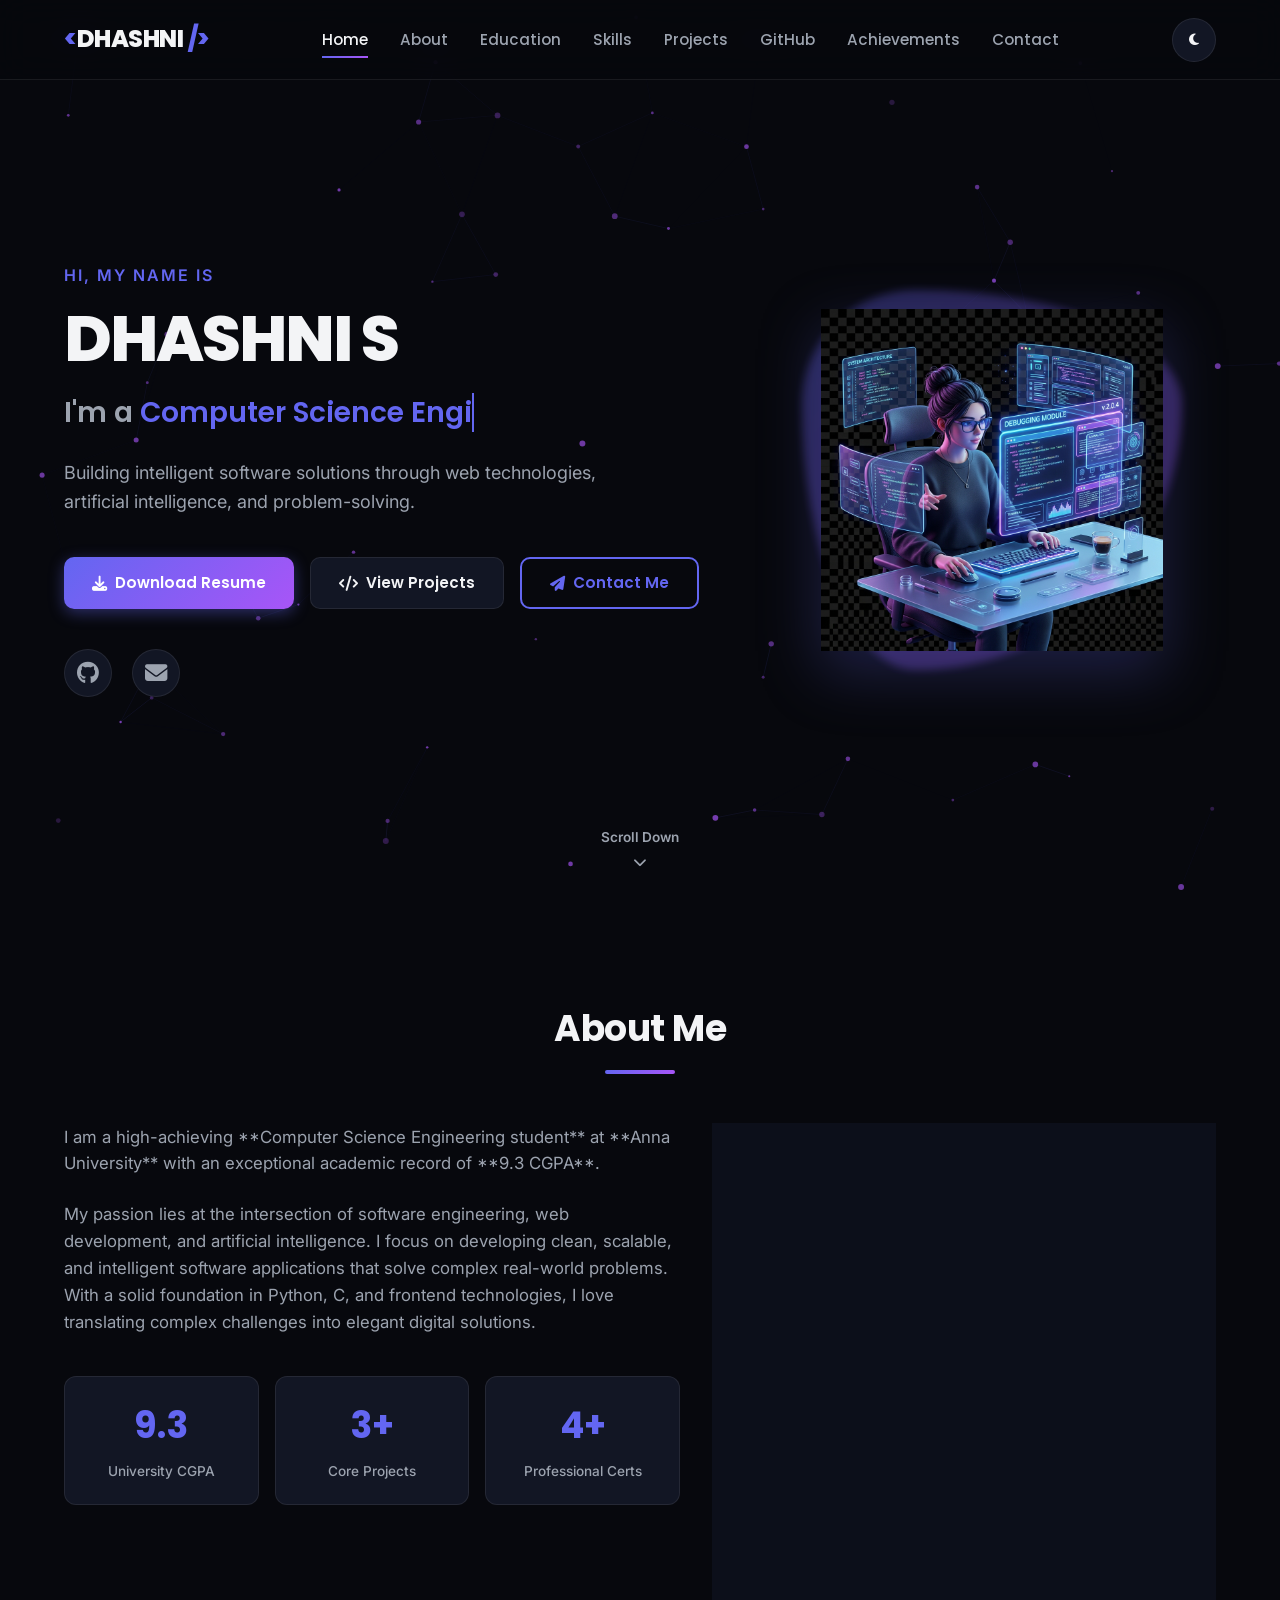
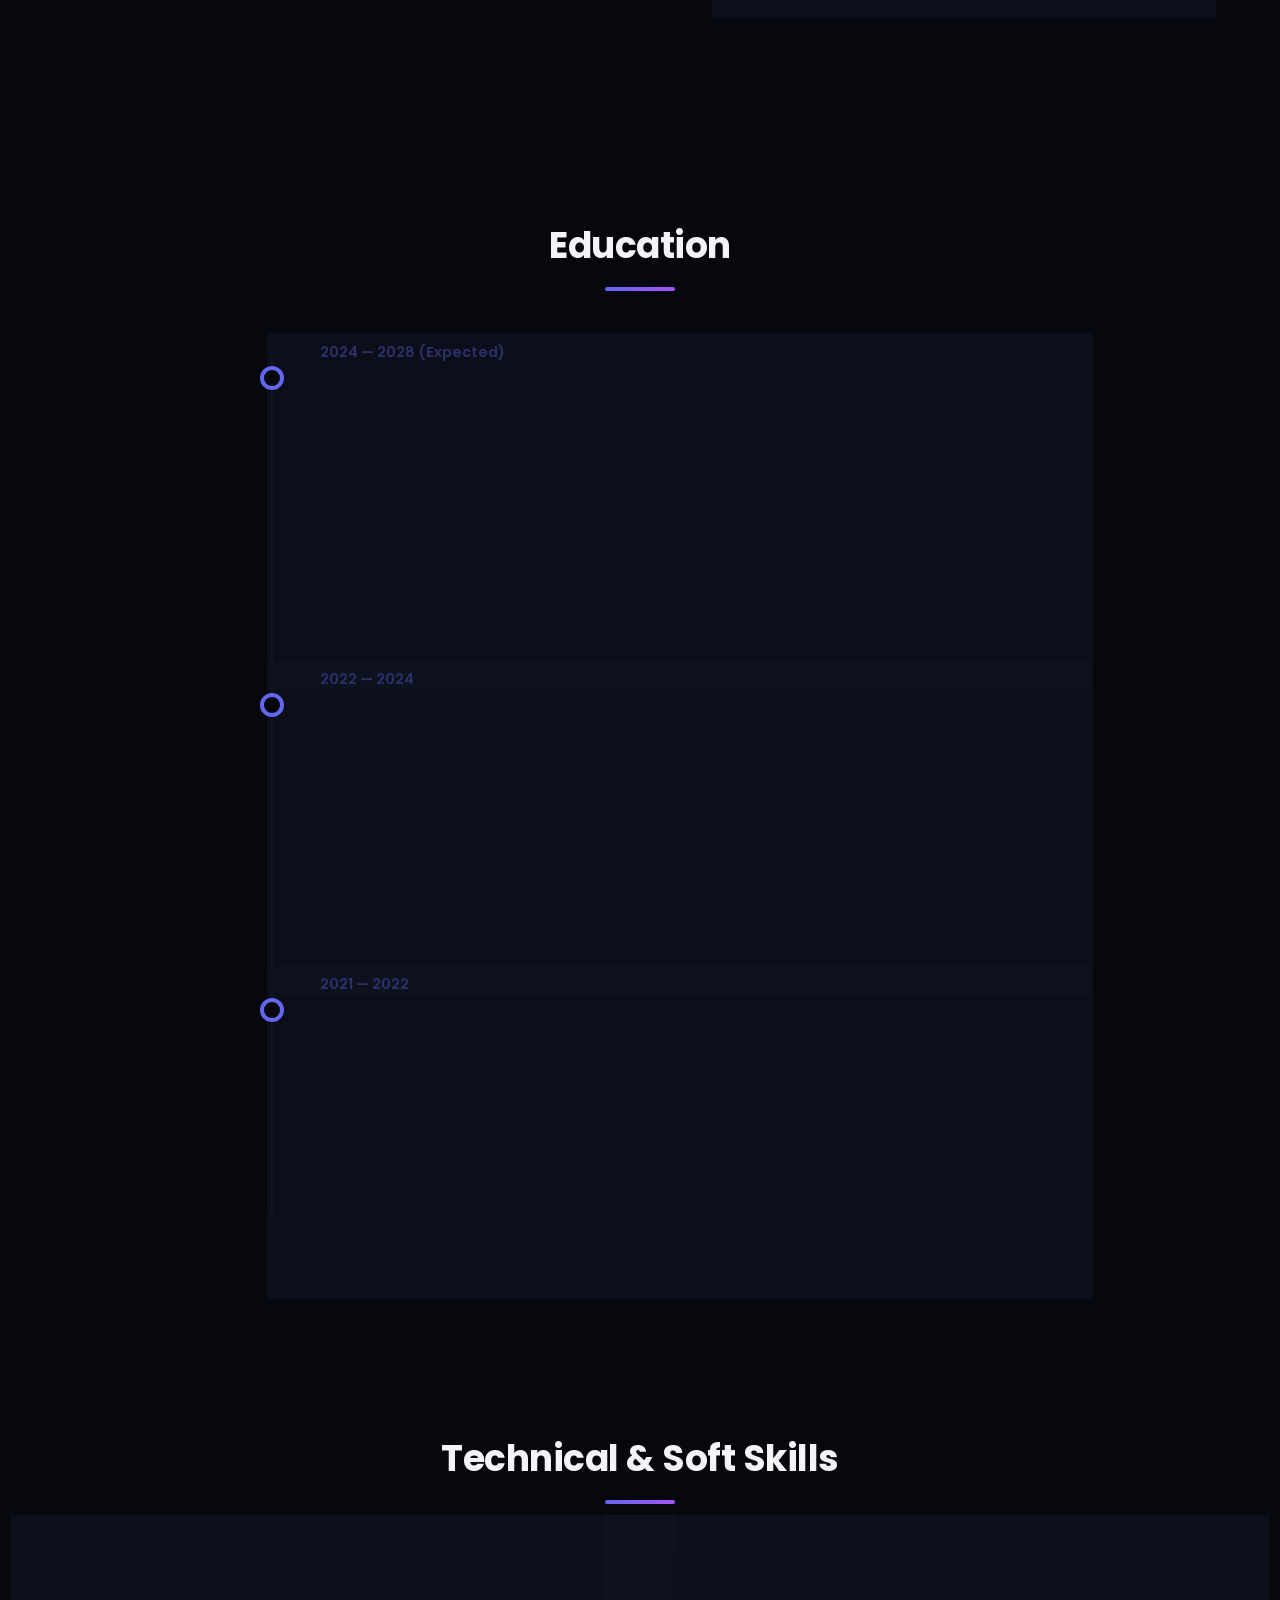
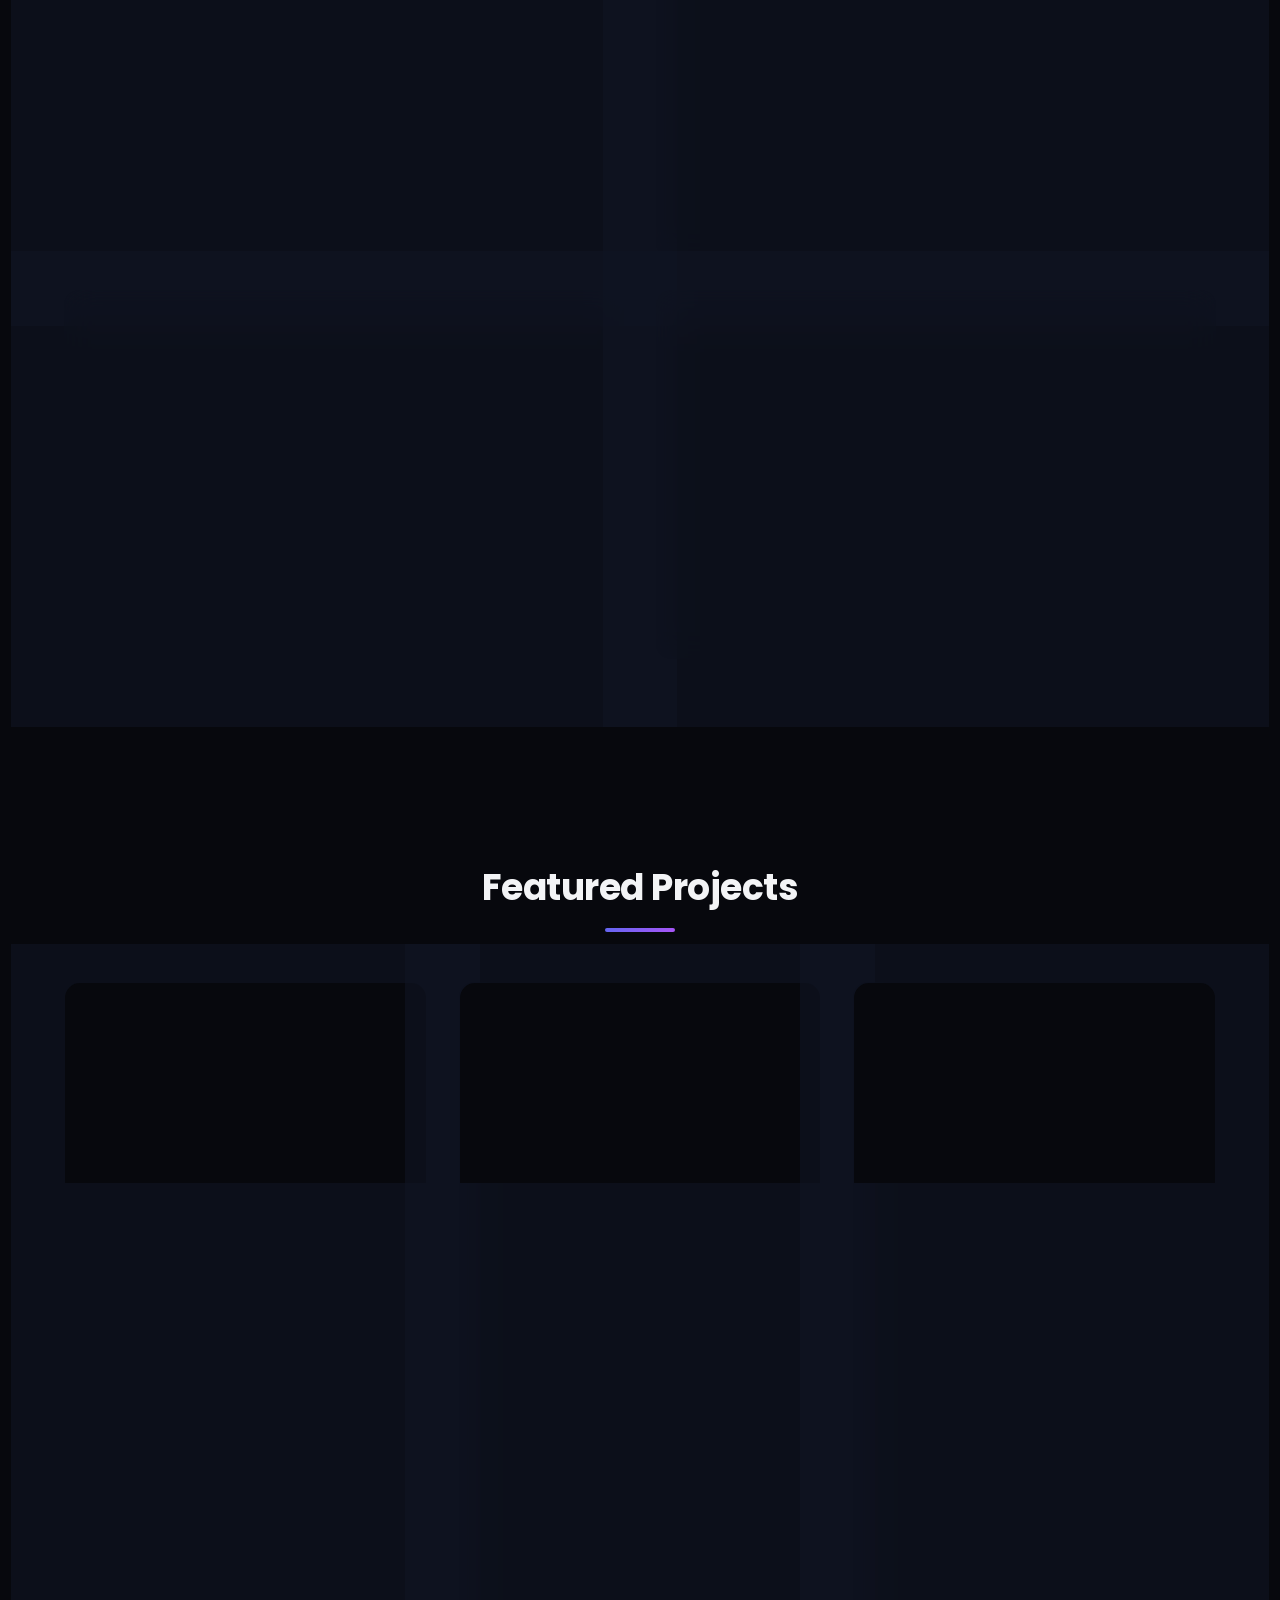
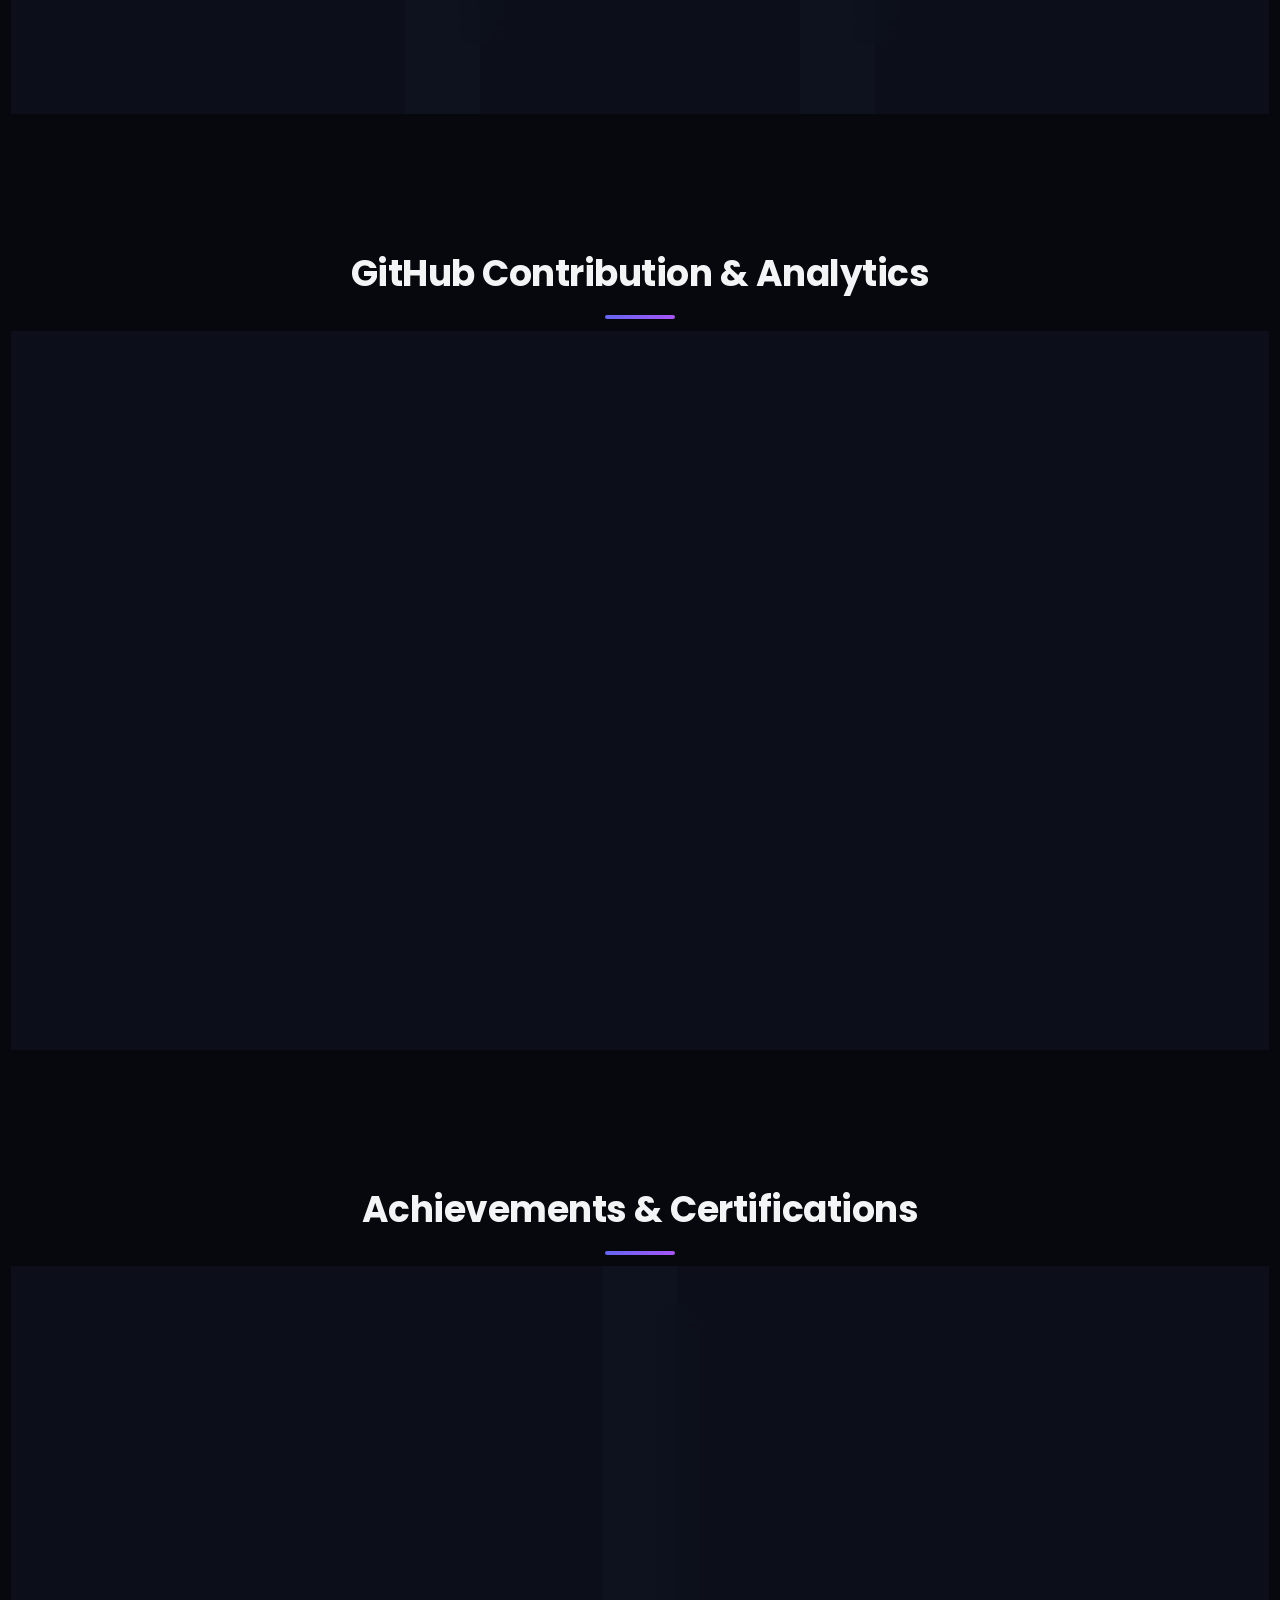
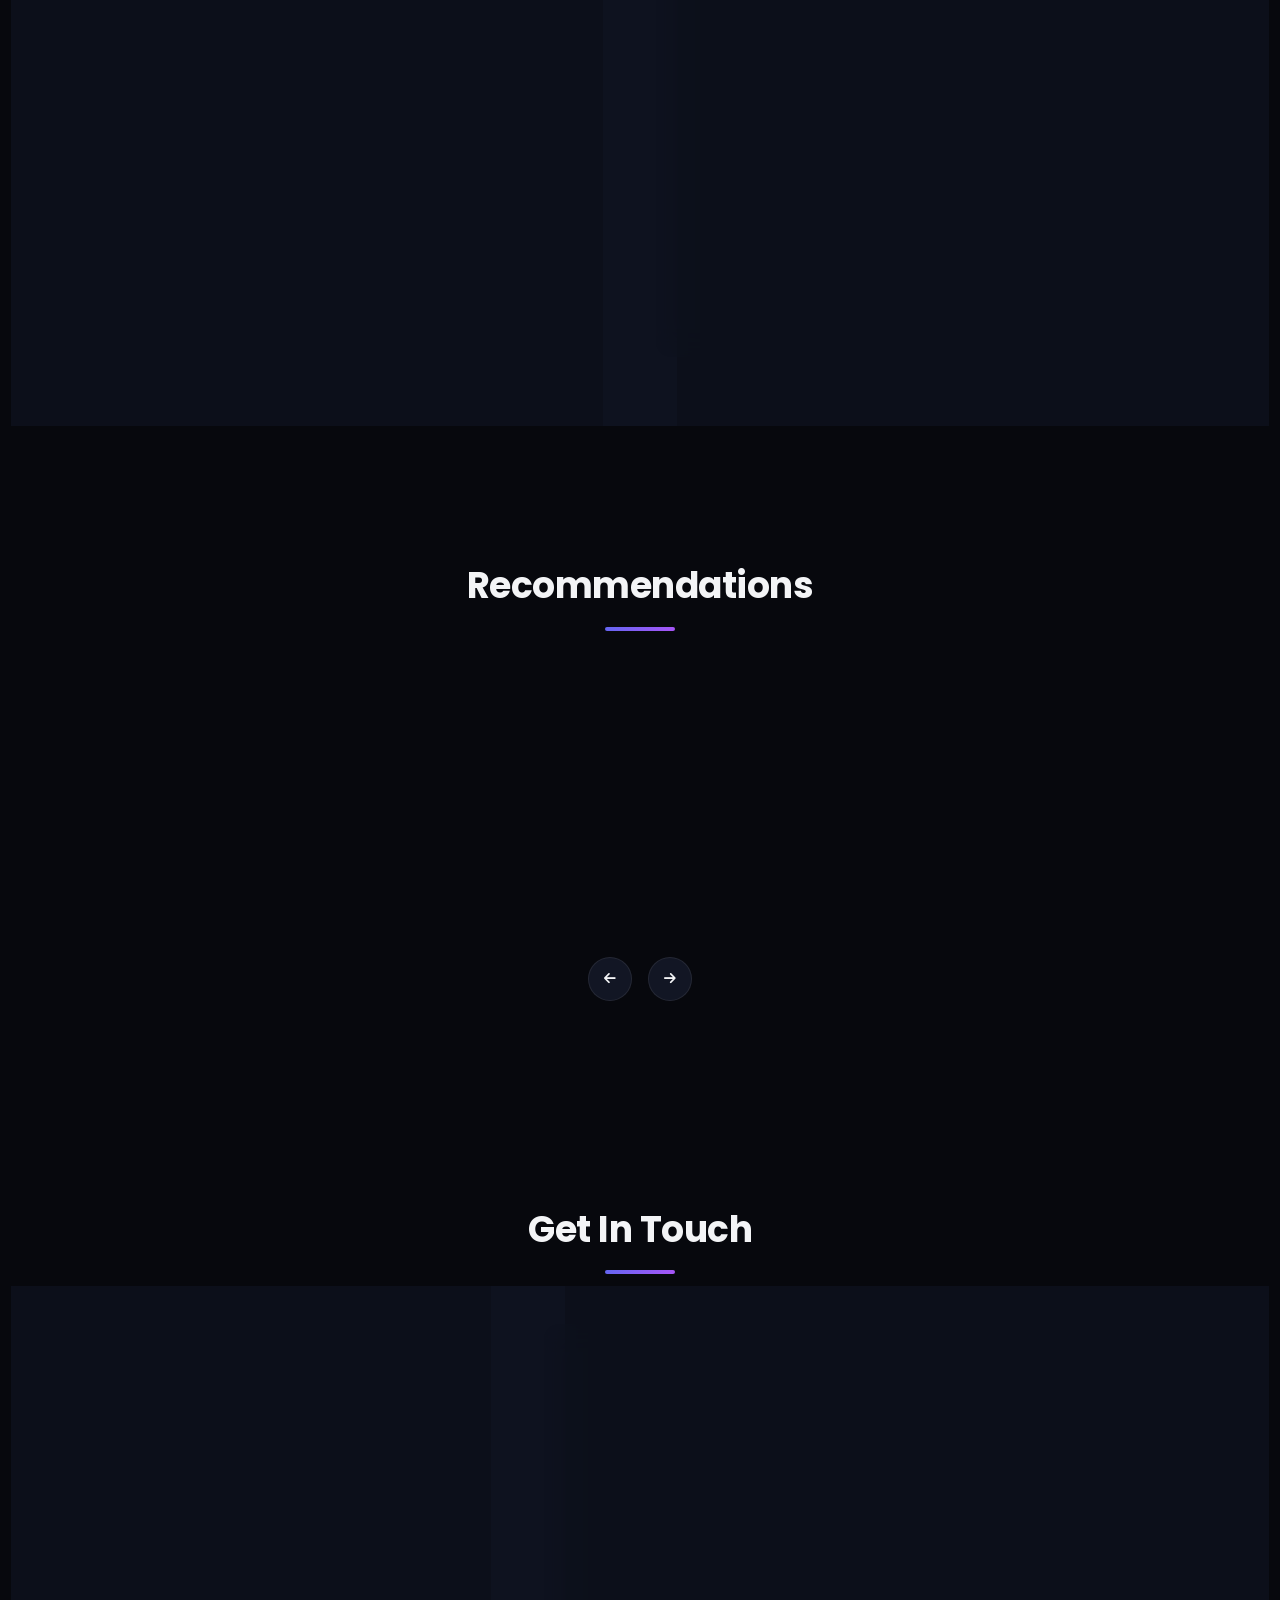
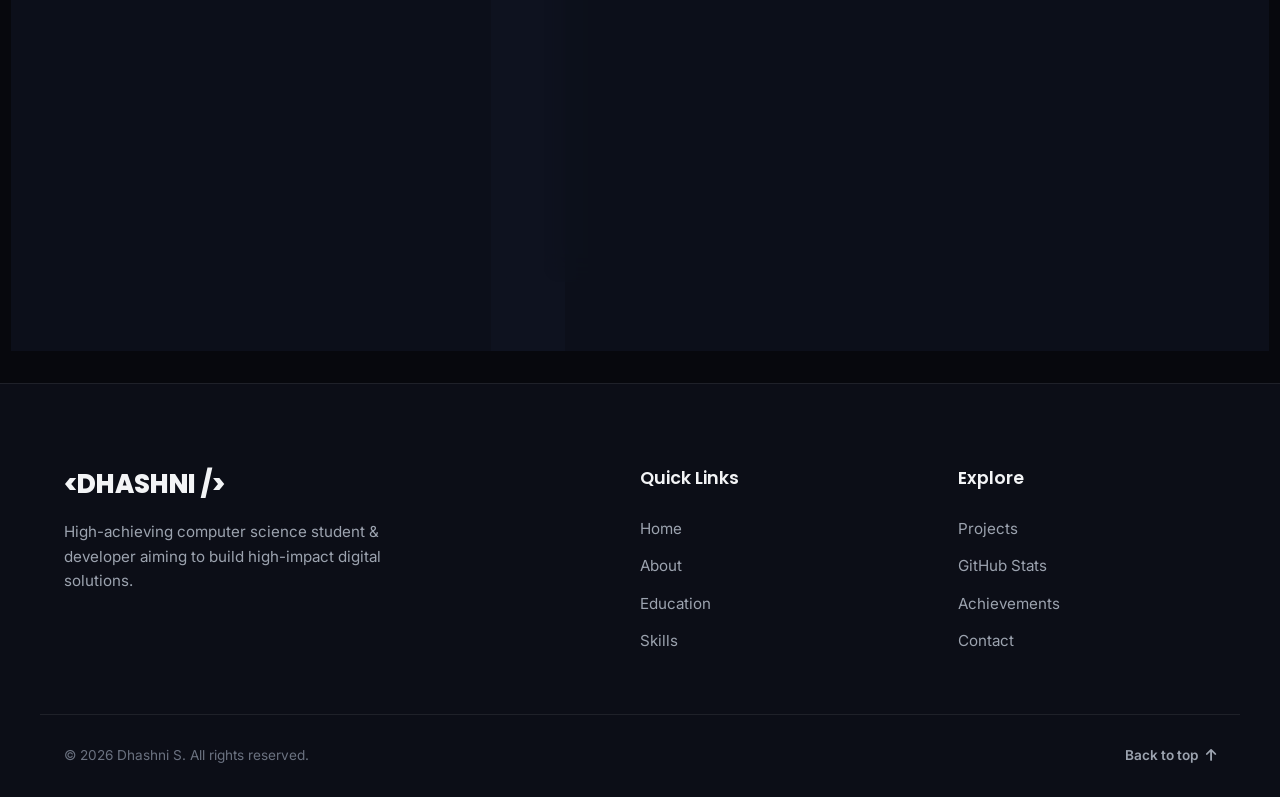
==== commit 689ac166: "feat: improve portfolio content and SEO configuration" ====
--- a/index.html
+++ b/index.html
@@ -6,8 +6,8 @@
     <title>Dhashni S | Software Engineer Portfolio</title>
     
     <!-- SEO Optimization -->
-    <meta name="description" content="Portfolio of Dhashni S, Computer Science Engineering Student, Full Stack Developer, and AI Enthusiast. CGPA 9.3 from Anna University. Specialized in Python, Web Development, and AI.">
-    <meta name="keywords" content="Dhashni S, Dhashni, Software Engineer, Portfolio, Full Stack Developer, AI Enthusiast, Python, Web Development, Anna University, computer science portfolio">
+    <meta name="description" content="Portfolio of Dhashni S, Computer Science Engineering Student and Developer. Showcasing projects in Java, Python, Web Development, AI-powered applications, Flask, and Full Stack Development.">
+    <meta name="keywords" content="Dhashni S, Dhashni, Portfolio, Computer Science Engineering Student, Java Developer, Python Developer, Web Developer, Full Stack Developer, Flask, Gemini API, AI Projects, HTML, CSS, JavaScript, GitHub Portfolio">
     <meta name="author" content="Dhashni S">
     
     <!-- Open Graph / Facebook -->
@@ -51,6 +51,9 @@
             </a>
             
             <nav class="nav-menu" id="nav-menu">
+                <button class="sidebar-close" id="sidebar-close" aria-label="Close navigation menu">
+                    <i class="fa-solid fa-xmark"></i>
+                </button>
                 <ul class="nav-list">
                     <li><a href="#home" class="nav-link active-link">Home</a></li>
                     <li><a href="#about" class="nav-link">About</a></li>
@@ -71,7 +74,7 @@
                 </button>
                 
                 <!-- Mobile Menu Button -->
-                <button class="mobile-menu-toggle" id="mobile-toggle" aria-label="Toggle navigation menu">
+                <button class="mobile-menu-toggle" id="mobile-toggle" aria-label="Toggle navigation menu" aria-controls="nav-menu" aria-expanded="false">
                     <i class="fa-solid fa-bars"></i>
                 </button>
             </div>
@@ -86,7 +89,7 @@
                     <span class="hero-greeting">Hi, my name is</span>
                     <h1 class="hero-title">DHASHNI S</h1>
                     <h2 class="hero-subtitle">
-                        I'm a <span class="typing-text" id="typing-text" data-words='["Computer Science Engineering Student", "Full Stack Developer", "AI Enthusiast"]'></span>
+                        I'm a <span class="typing-text" id="typing-text" data-words='["Computer Science Engineering Student", "Java & Python Developer", "Web Development Enthusiast", "AI Application Builder"]'></span>
                     </h2>
                     <p class="hero-description">
                         Building intelligent software solutions through web technologies, artificial intelligence, and problem-solving.
@@ -276,10 +279,10 @@
                             <div class="skill-item">
                                 <div class="skill-info">
                                     <span class="skill-name">Python</span>
-                                    <span class="skill-percentage">90%</span>
+                                    <span class="skill-percentage">80%</span>
                                 </div>
                                 <div class="skill-bar-bg">
-                                    <div class="skill-bar-fill" data-progress="90%"></div>
+                                    <div class="skill-bar-fill" data-progress="80%"></div>
                                 </div>
                             </div>
                             <div class="skill-item">
@@ -293,7 +296,7 @@
                             </div>
                             <div class="skill-item">
                                 <div class="skill-info">
-                                    <span class="skill-name">JavaScript</span>
+                                    <span class="skill-name">Java</span>
                                     <span class="skill-percentage">75%</span>
                                 </div>
                                 <div class="skill-bar-bg">
@@ -455,60 +458,60 @@
                                     <i class="fa-brands fa-github"></i> Source Code
                                 </a>
                             </div>
-                            <div class="project-img-placeholder sign-lang-bg">
-                                <i class="fa-solid fa-hands-asl-interpreting"></i>
+                            <div class="project-img-placeholder expense-tracker-bg">
+                              <i class="fa-solid fa-wallet"></i>
+                            </div>
+                        </div>
+                        <div class="project-info">
+                           <div class="project-tags">
+                             <span class="project-tag">JavaScript</span>
+                             <span class="project-tag">Chart.js</span>
+                             <span class="project-tag">Responsive Design</span>
+                            </div>
+
+                            <h3 class="project-title">Personal Expense Tracker</h3>
+
+                            <p class="project-description">
+                              A responsive expense management dashboard that enables users to track daily spending, categorize transactions, visualize financial trends, and manage budgets through an interactive and user-friendly interface.
+                            </p>
+
+                            <h4 class="project-features-title">Core Features:</h4>
+                            <ul class="project-features">
+                                <li>Expense Tracking with Local Storage Persistence</li>
+                                <li>Category-Based Analytics and Reporting</li>
+                                <li>Interactive Charts and Financial Insights</li>
+                            </ul>
+                        </div>
+                    </article>
+                    <!-- Project 3 -->
+                    <article class="project-card card">
+                        <div class="project-img-wrapper">
+                            <div class="project-overlay">
+                                <a href="https://github.com/dhashni-dev/student-ai-assistant" target="_blank" rel="noopener" class="project-link-btn" aria-label="View Project Source Code">
+                                    <i class="fa-brands fa-github"></i> Source Code
+                                </a>
+                            </div>
+                            <div class="project-img-placeholder student-bot-bg">
+                                <i class="fa-solid fa-robot"></i>
                             </div>
                         </div>
                         
                         <div class="project-info">
                             <div class="project-tags">
                                 <span class="project-tag">Python</span>
-                                <span class="project-tag">AI</span>
-                                <span class="project-tag">Computer Vision</span>
-                            </div>
-                            <h3 class="project-title">Sign Language Translator</h3>
+                                <span class="project-tag">AI Chatbot</span>
+                                <span class="project-tag">Gemini API</span>
+                            </div>
+                            <h3 class="project-title">Student AI Assistant Chatbot</h3>
                             <p class="project-description">
-                                An intelligent, accessibility-focused AI application that detects hand and finger movements, translating sign language gestures into text and audio in real-time to facilitate seamless communication.
+                                An AI-powered educational assistant integrated with the Gemini API to provide instant responses, explain academic concepts, assist with study planning, and support students through natural language conversations.
                             </p>
                             
                             <h4 class="project-features-title">Core Features:</h4>
                             <ul class="project-features">
-                                <li>High-Accuracy Real-Time Gesture Recognition</li>
-                                <li>Instant Text and Speech Output Translation</li>
-                                <li>Intuitive Interface for Accessibility Support</li>
-                            </ul>
-                        </div>
-                    </article>
-
-                    <!-- Project 3 -->
-                    <article class="project-card card">
-                        <div class="project-img-wrapper">
-                            <div class="project-overlay">
-                                <a href="https://github.com/dhashni-dev" target="_blank" rel="noopener" class="project-link-btn" aria-label="View Project Source Code">
-                                    <i class="fa-brands fa-github"></i> Source Code
-                                </a>
-                            </div>
-                            <div class="project-img-placeholder student-bot-bg">
-                                <i class="fa-solid fa-robot"></i>
-                            </div>
-                        </div>
-                        
-                        <div class="project-info">
-                            <div class="project-tags">
-                                <span class="project-tag">Python</span>
-                                <span class="project-tag">AI</span>
-                                <span class="project-tag">NLP</span>
-                            </div>
-                            <h3 class="project-title">Student AI Assistant Chatbot</h3>
-                            <p class="project-description">
-                                An interactive AI-driven assistant trained on educational curricula to answer queries, guide study plans, and provide instant educational resources for university students.
-                            </p>
-                            
-                            <h4 class="project-features-title">Core Features:</h4>
-                            <ul class="project-features">
-                                <li>Natural Language Processing (NLP) Query Engine</li>
-                                <li>Personalized Academic Advising and Support</li>
-                                <li>Dynamic Learning Material Recommendations</li>
+                                <li>Gemini API Integration for AI-Powered Assistance</li>
+                                <li>Real-Time Question Answering and Concept Explanations</li>
+                                <li>Personalized Study Support and Learning Recommendations</li>
                             </ul>
                         </div>
                     </article>
@@ -752,7 +755,7 @@
                         
                         <div class="contact-social-footer">
                             <a href="https://github.com/dhashni-dev" target="_blank" rel="noopener" aria-label="GitHub"><i class="fa-brands fa-github"></i></a>
-                            <a href="https://dhashni-dev.github.io/portfolio" target="_blank" rel="noopener" aria-label="Portfolio"><i class="fa-solid fa-globe"></i></a>
+                            <a href="https://www.linkedin.com/in/dhashni-s-87b59932b?utm_source=share_via&utm_content=profile&utm_medium=member_android" target="_blank" rel="noopener" aria-label="LinkedIn"><i class="fa-brands fa-linkedin-in"></i></a>
                         </div>
                     </div>
 
--- a/style.css
+++ b/style.css
@@ -75,6 +75,9 @@
 
 html {
     scroll-behavior: smooth;
+    width: 100%;
+    max-width: 100%;
+    overflow-x: hidden;
 }
 
 body {
@@ -82,6 +85,8 @@
     background-color: var(--bg-primary);
     color: var(--text-primary);
     line-height: 1.6;
+    width: 100%;
+    max-width: 100%;
     overflow-x: hidden;
     transition: background-color 0.4s, color 0.4s;
 }
@@ -120,11 +125,24 @@
     max-width: 1200px;
     margin: 0 auto;
     padding: 0 24px;
+    width: 100%;
 }
 
 .grid {
     display: grid;
     gap: 32px;
+}
+
+.grid > *,
+.nav-container > *,
+.hero-ctas > *,
+.contact-details-list li > div,
+.card > *,
+.project-info > *,
+.contact-form > *,
+.input-wrapper,
+.footer-content > * {
+    min-width: 0;
 }
 
 .grid-2 {
@@ -404,6 +422,10 @@
     cursor: pointer;
 }
 
+.sidebar-close {
+    display: none;
+}
+
 /* ==========================================
    HERO SECTION
    ========================================== */
@@ -894,7 +916,7 @@
 .dev-portfolio-bg {
     background: linear-gradient(135deg, #1e1b4b, #311042);
 }
-.sign-lang-bg {
+.expense-tracker-bg {
     background: linear-gradient(135deg, #064e3b, #0c4f5a);
 }
 .student-bot-bg {
@@ -1512,6 +1534,34 @@
     color: var(--accent-primary);
 }
 
+.contact-value,
+.github-link,
+.footer-brand p,
+.project-description,
+.testimonial-text,
+.section-title,
+.about-subtitle,
+.timeline-title,
+.timeline-institution,
+.category-title,
+.skill-name,
+.project-title,
+.project-features li,
+.cert-name,
+.group-title,
+.author-name,
+.author-title,
+.contact-info h3,
+.contact-intro,
+.contact-form-container h3,
+.input-wrapper label,
+.form-status,
+.footer-links a,
+.btn {
+    overflow-wrap: anywhere;
+    word-break: break-word;
+}
+
 .contact-social-footer {
     display: flex;
     gap: 16px;
@@ -1838,42 +1888,123 @@
     }
 }
 
-@media screen and (max-width: 768px) {
+@media screen and (max-width: 992px) {
+    .container {
+        padding-left: 18px;
+        padding-right: 18px;
+    }
+
     .mobile-menu-toggle {
-        display: block;
+        display: flex;
+        align-items: center;
+        justify-content: center;
+        width: 44px;
+        height: 44px;
+        border-radius: 50%;
+        background: var(--bg-tertiary);
+        border: 1px solid var(--border-color);
+        transition: var(--transition);
+    }
+
+    .mobile-menu-toggle:hover {
+        color: var(--accent-primary);
+        border-color: var(--accent-primary);
+        background: var(--bg-card);
     }
     
     .nav-menu {
         position: fixed;
-        top: -100%;
-        left: 0;
-        width: 100%;
-        background: rgba(7, 8, 13, 0.95);
+        top: 0;
+        right: 0;
+        width: min(82vw, 340px);
+        max-width: 100%;
+        height: 100vh;
+        overflow-y: auto;
+        overflow-x: hidden;
+        background: rgba(7, 8, 13, 0.96);
         backdrop-filter: var(--glass-blur);
         -webkit-backdrop-filter: var(--glass-blur);
-        padding: 40px 0 60px 0;
-        border-bottom: 1px solid var(--border-color);
-        box-shadow: 0 15px 30px rgba(0, 0, 0, 0.2);
-        transition: top 0.4s cubic-bezier(0.16, 1, 0.3, 1);
-        z-index: 999;
+        padding: 96px 32px 40px;
+        border-left: 1px solid var(--border-color);
+        box-shadow: -24px 0 48px rgba(0, 0, 0, 0.35);
+        transform: translateX(100%);
+        visibility: hidden;
+        pointer-events: none;
+        transition: transform 0.4s cubic-bezier(0.16, 1, 0.3, 1);
+        z-index: 1002;
     }
     
     body.light-theme .nav-menu {
-        background: rgba(248, 250, 252, 0.95);
+        background: rgba(248, 250, 252, 0.97);
+        box-shadow: -24px 0 48px rgba(15, 23, 42, 0.12);
     }
     
     .nav-menu.active {
-        top: var(--header-height);
+        transform: translateX(0);
+        visibility: visible;
+        pointer-events: auto;
+    }
+
+    .sidebar-close {
+        position: absolute;
+        top: 24px;
+        right: 24px;
+        display: flex;
+        align-items: center;
+        justify-content: center;
+        width: 44px;
+        height: 44px;
+        border-radius: 50%;
+        border: 1px solid var(--border-color);
+        background: var(--bg-tertiary);
+        color: var(--text-primary);
+        font-size: 1.35rem;
+        cursor: pointer;
+        transition: var(--transition);
+    }
+
+    .sidebar-close:hover {
+        color: var(--accent-primary);
+        border-color: var(--accent-primary);
+        background: var(--bg-card);
+    }
+
+    body.light-theme .sidebar-close {
+        background: #ffffff;
+        color: var(--text-primary);
     }
     
     .nav-list {
         flex-direction: column;
-        align-items: center;
-        gap: 28px;
+        align-items: flex-start;
+        gap: 22px;
     }
     
     .nav-link {
         font-size: 1.1rem;
+        display: inline-flex;
+        width: 100%;
+    }
+}
+
+@media screen and (max-width: 768px) {
+    .typing-text {
+        white-space: normal;
+        word-break: break-word;
+    }
+
+    .btn {
+        white-space: normal;
+        text-align: center;
+    }
+
+    .contact-details-list li {
+        align-items: flex-start;
+        gap: 14px;
+    }
+
+    .contact-detail-icon {
+        flex: 0 0 48px;
     }
     
     .hero-title {
@@ -1949,6 +2080,11 @@
     :root {
         --section-padding: 60px 0;
     }
+
+    .container {
+        padding-left: 16px;
+        padding-right: 16px;
+    }
     
     .hero-title {
         font-size: 2.25rem;
@@ -1966,6 +2102,15 @@
     .hero-ctas .btn {
         width: 100%;
     }
+
+    .project-info,
+    .timeline-content,
+    .skills-category-card,
+    .contact-info,
+    .contact-form-container,
+    .about-key-features {
+        padding: 22px;
+    }
     
     .about-stats {
         grid-template-columns: 1fr;
@@ -1983,7 +2128,10 @@
         grid-template-columns: 1fr;
     }
     
-    .contact-info {
-        padding: 24px;
-    }
-}
+    .card,
+    .github-container,
+    .github-graph-container,
+    .contact-form-container {
+        padding: 22px;
+    }
+}
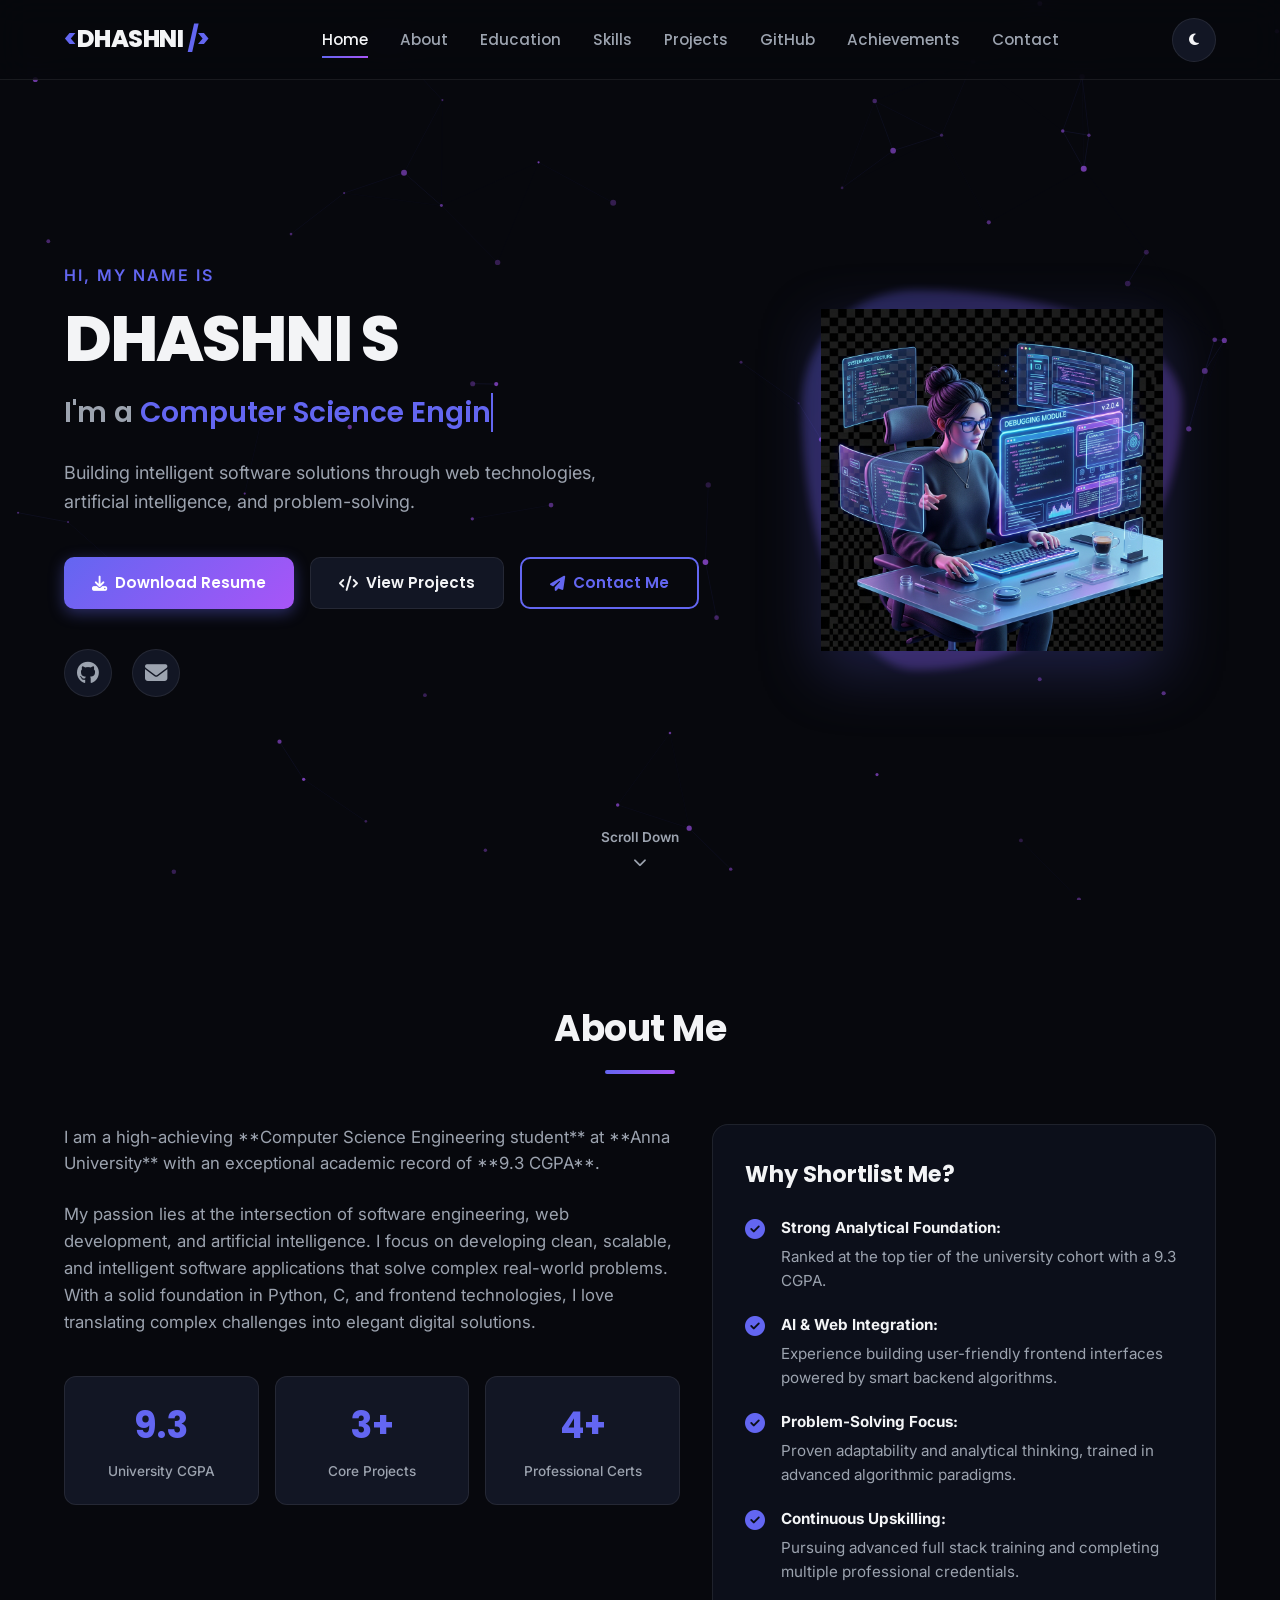
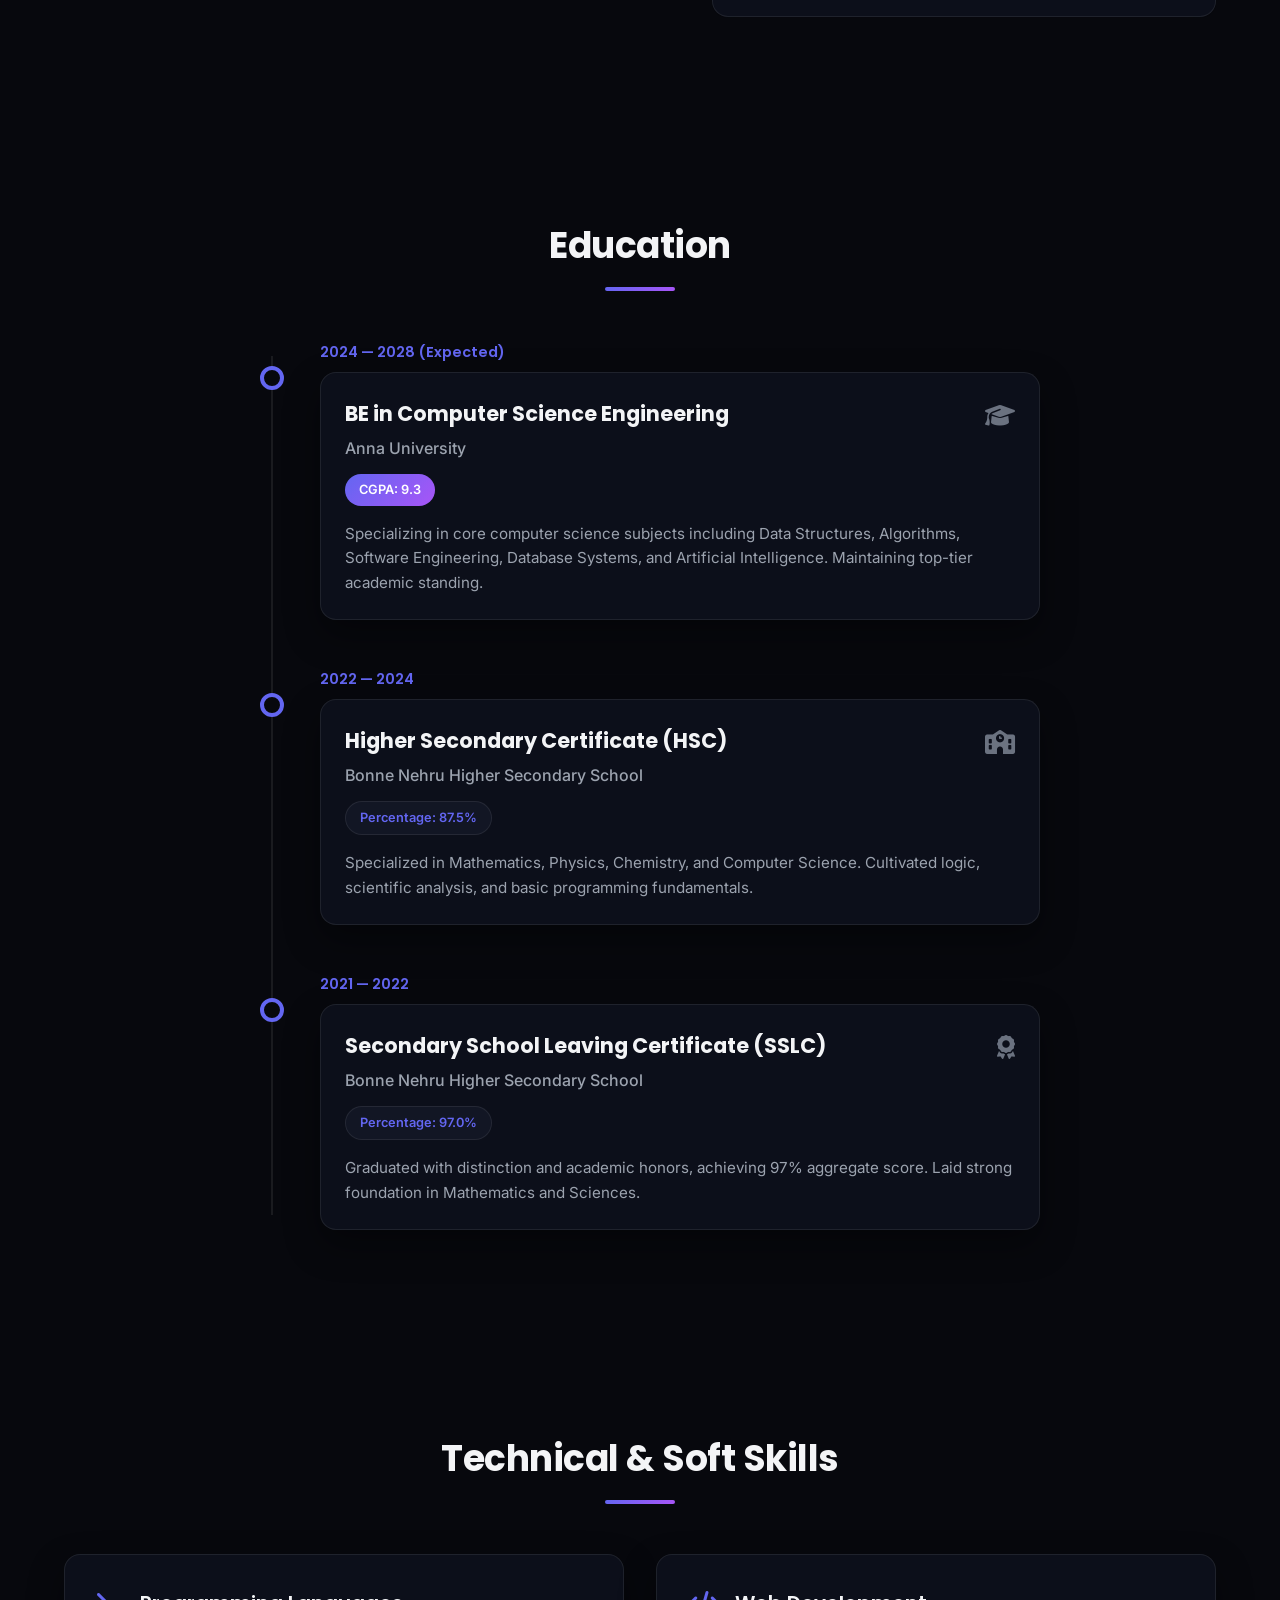
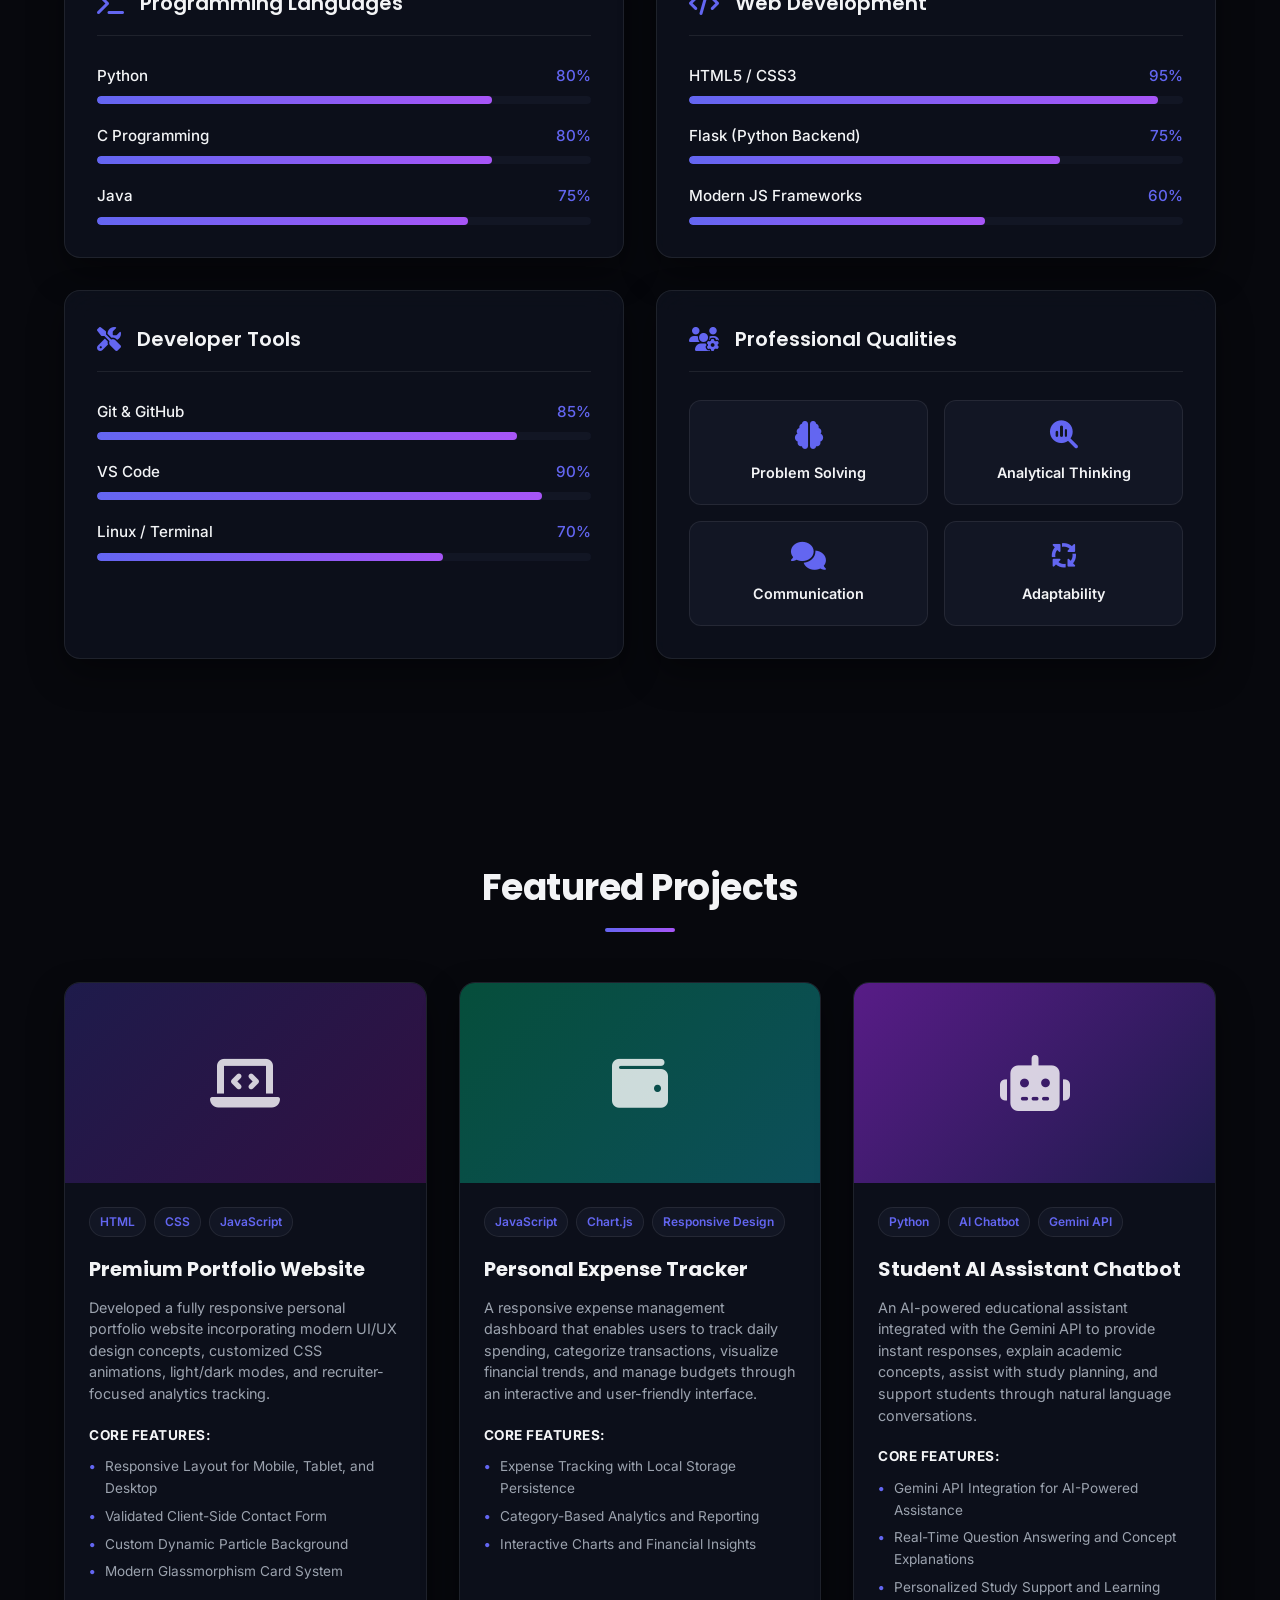
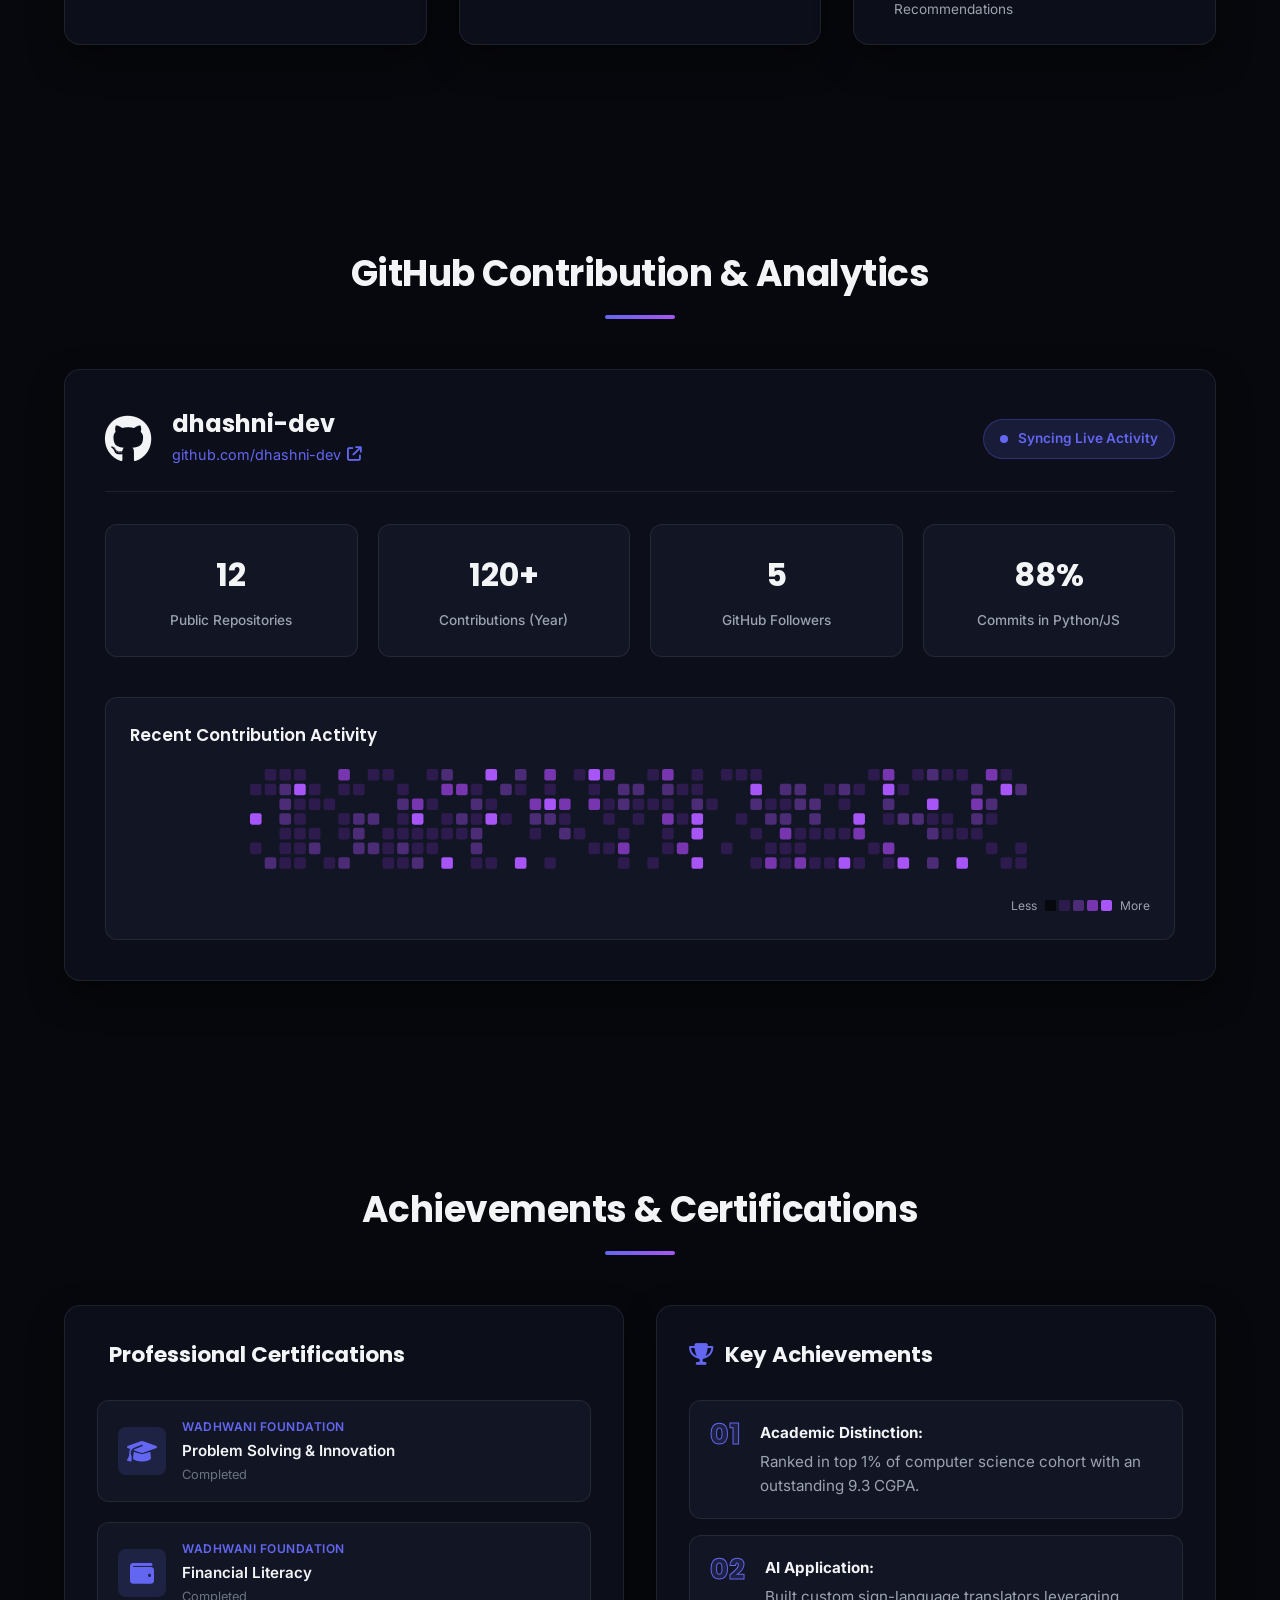
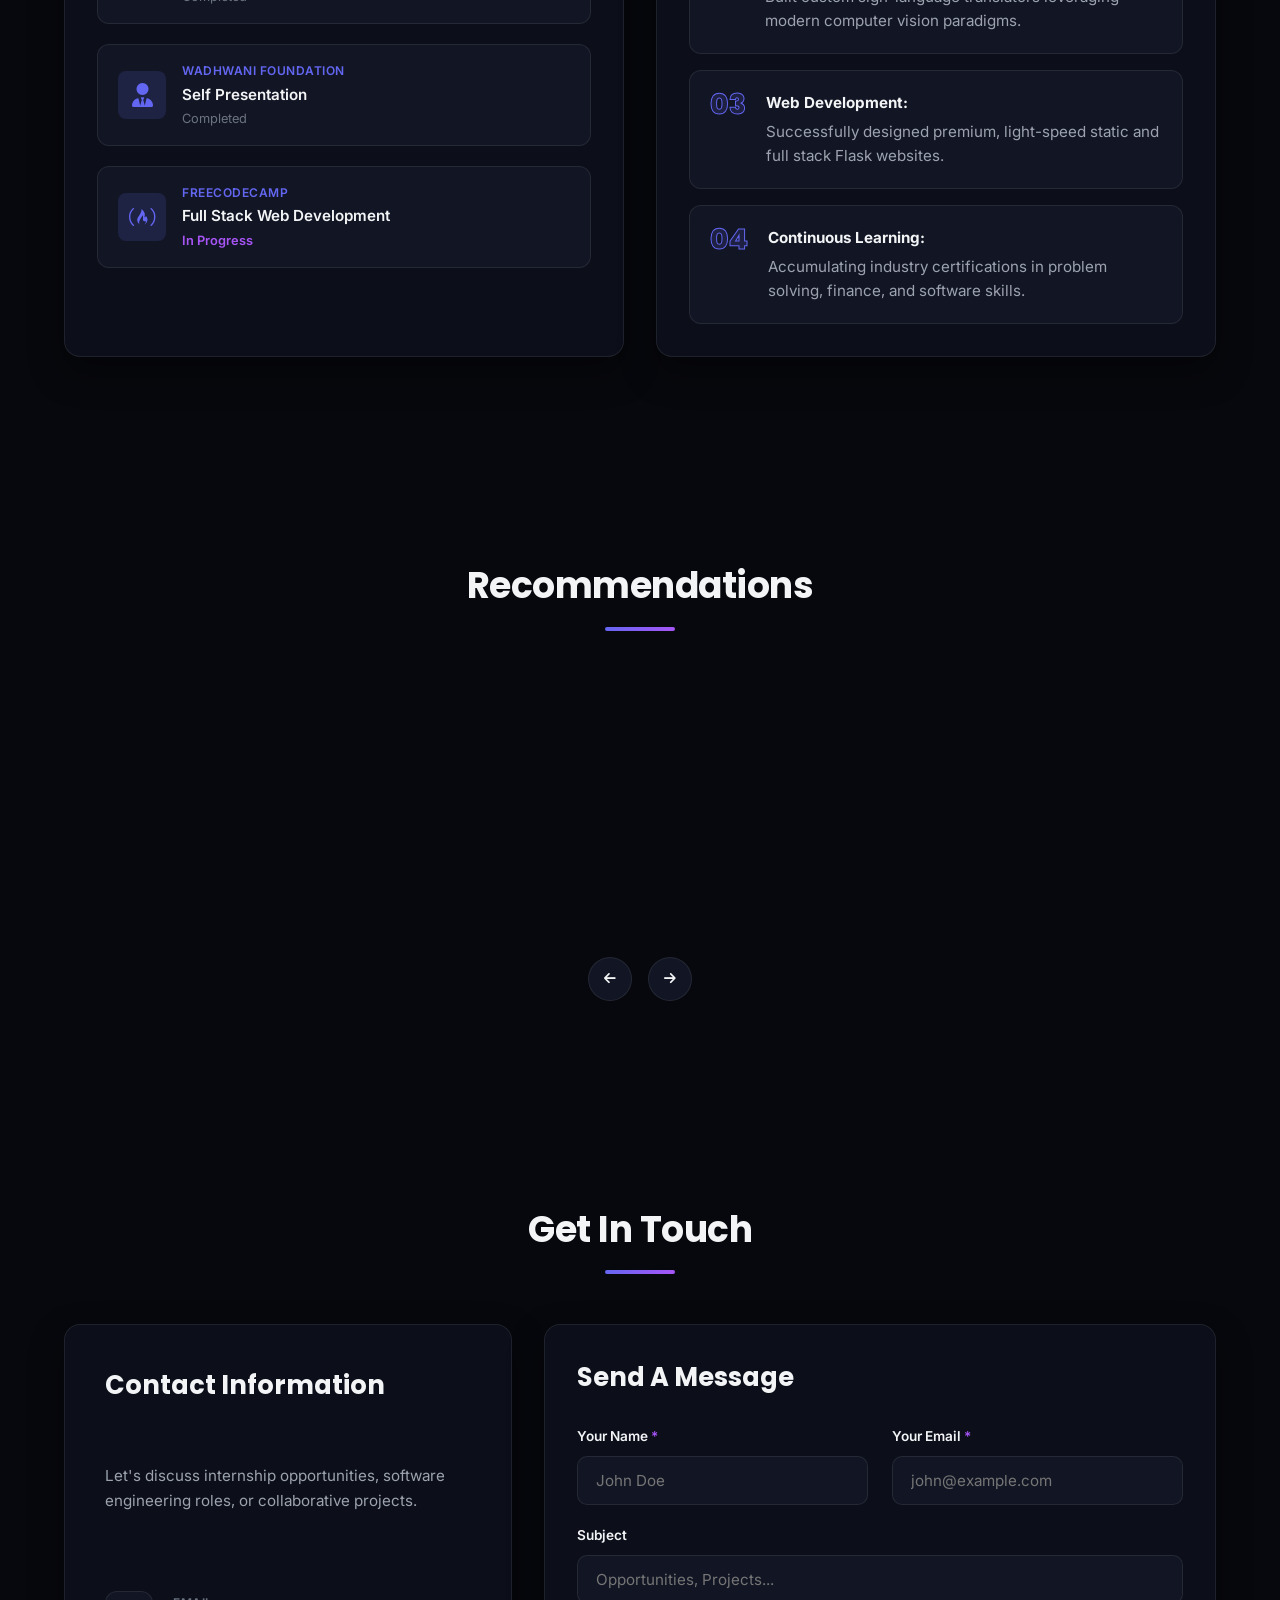
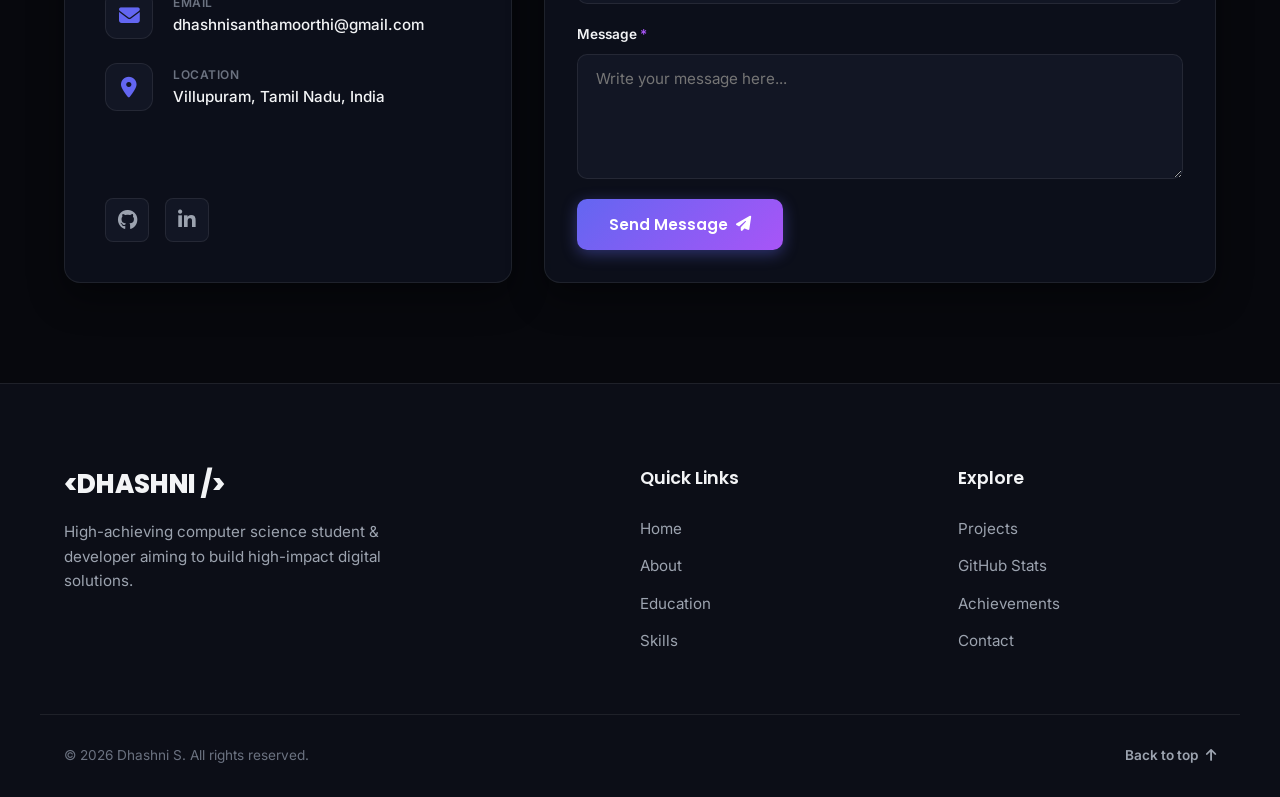
==== commit 6ab69770: "Update some content of the file" ====
--- a/index.html
+++ b/index.html
@@ -557,7 +557,7 @@
                             <span class="github-stat-lbl">GitHub Followers</span>
                         </div>
                         <div class="github-stat-box">
-                            <span class="github-stat-num">98%</span>
+                            <span class="github-stat-num">88%</span>
                             <span class="github-stat-lbl">Commits in Python/JS</span>
                         </div>
                     </div>
--- a/style.css
+++ b/style.css
@@ -461,6 +461,7 @@
     margin-bottom: 16px;
     letter-spacing: -2px;
     background: linear-gradient(to right, var(--text-primary) 60%, var(--accent-secondary));
+    background-clip: text;
     -webkit-background-clip: text;
     -webkit-text-fill-color: transparent;
 }
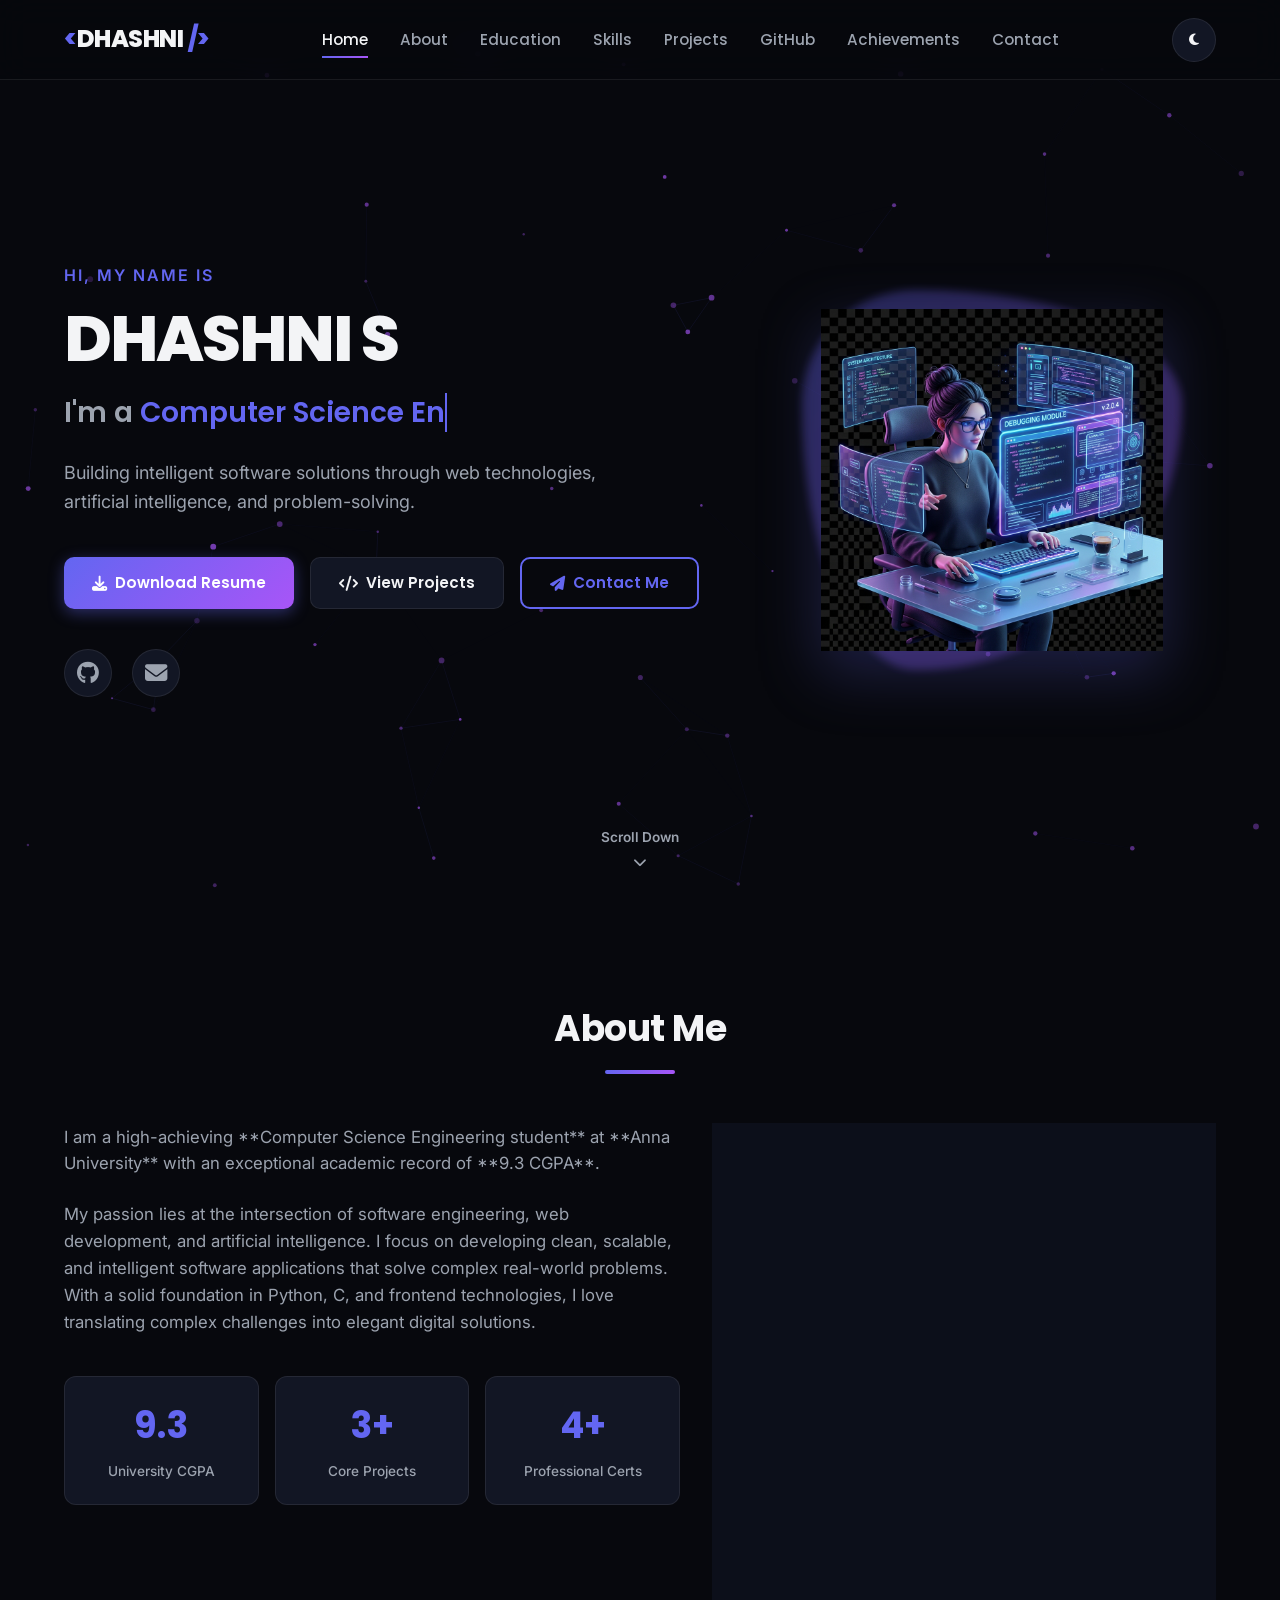
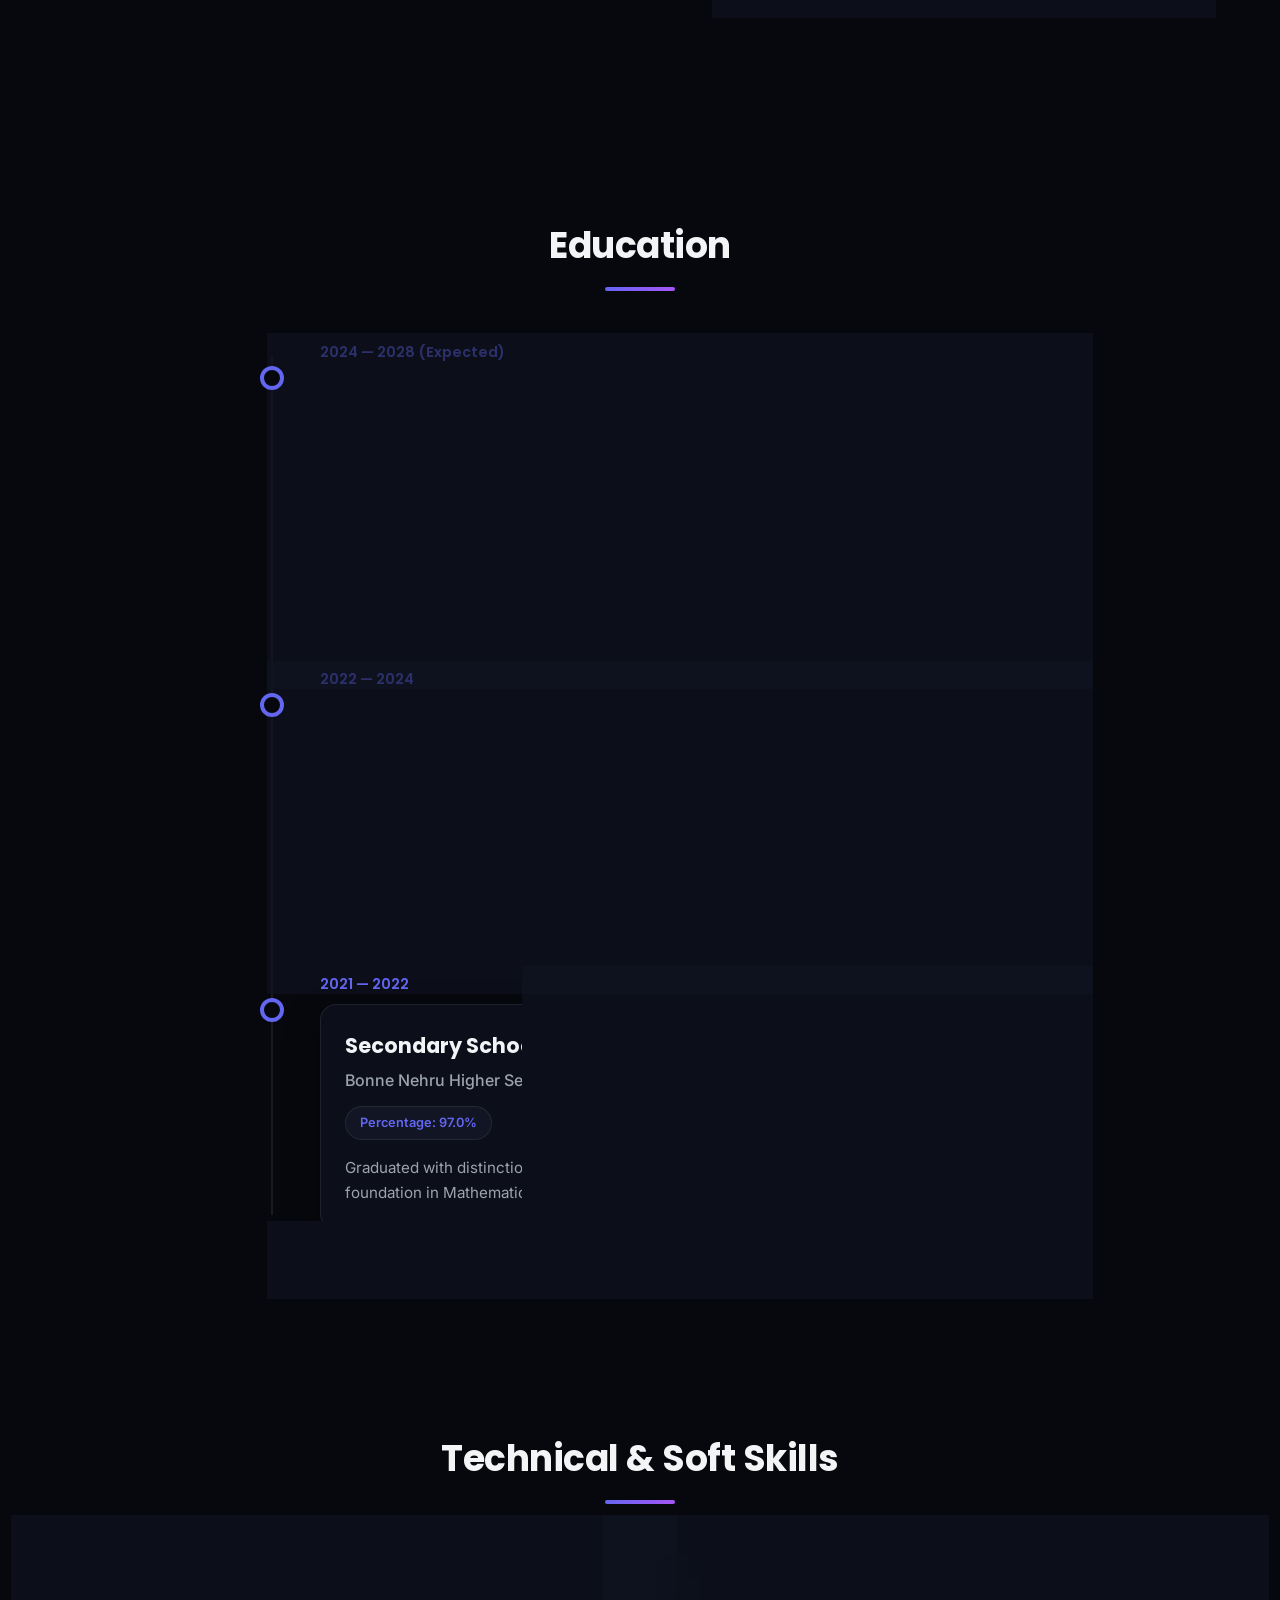
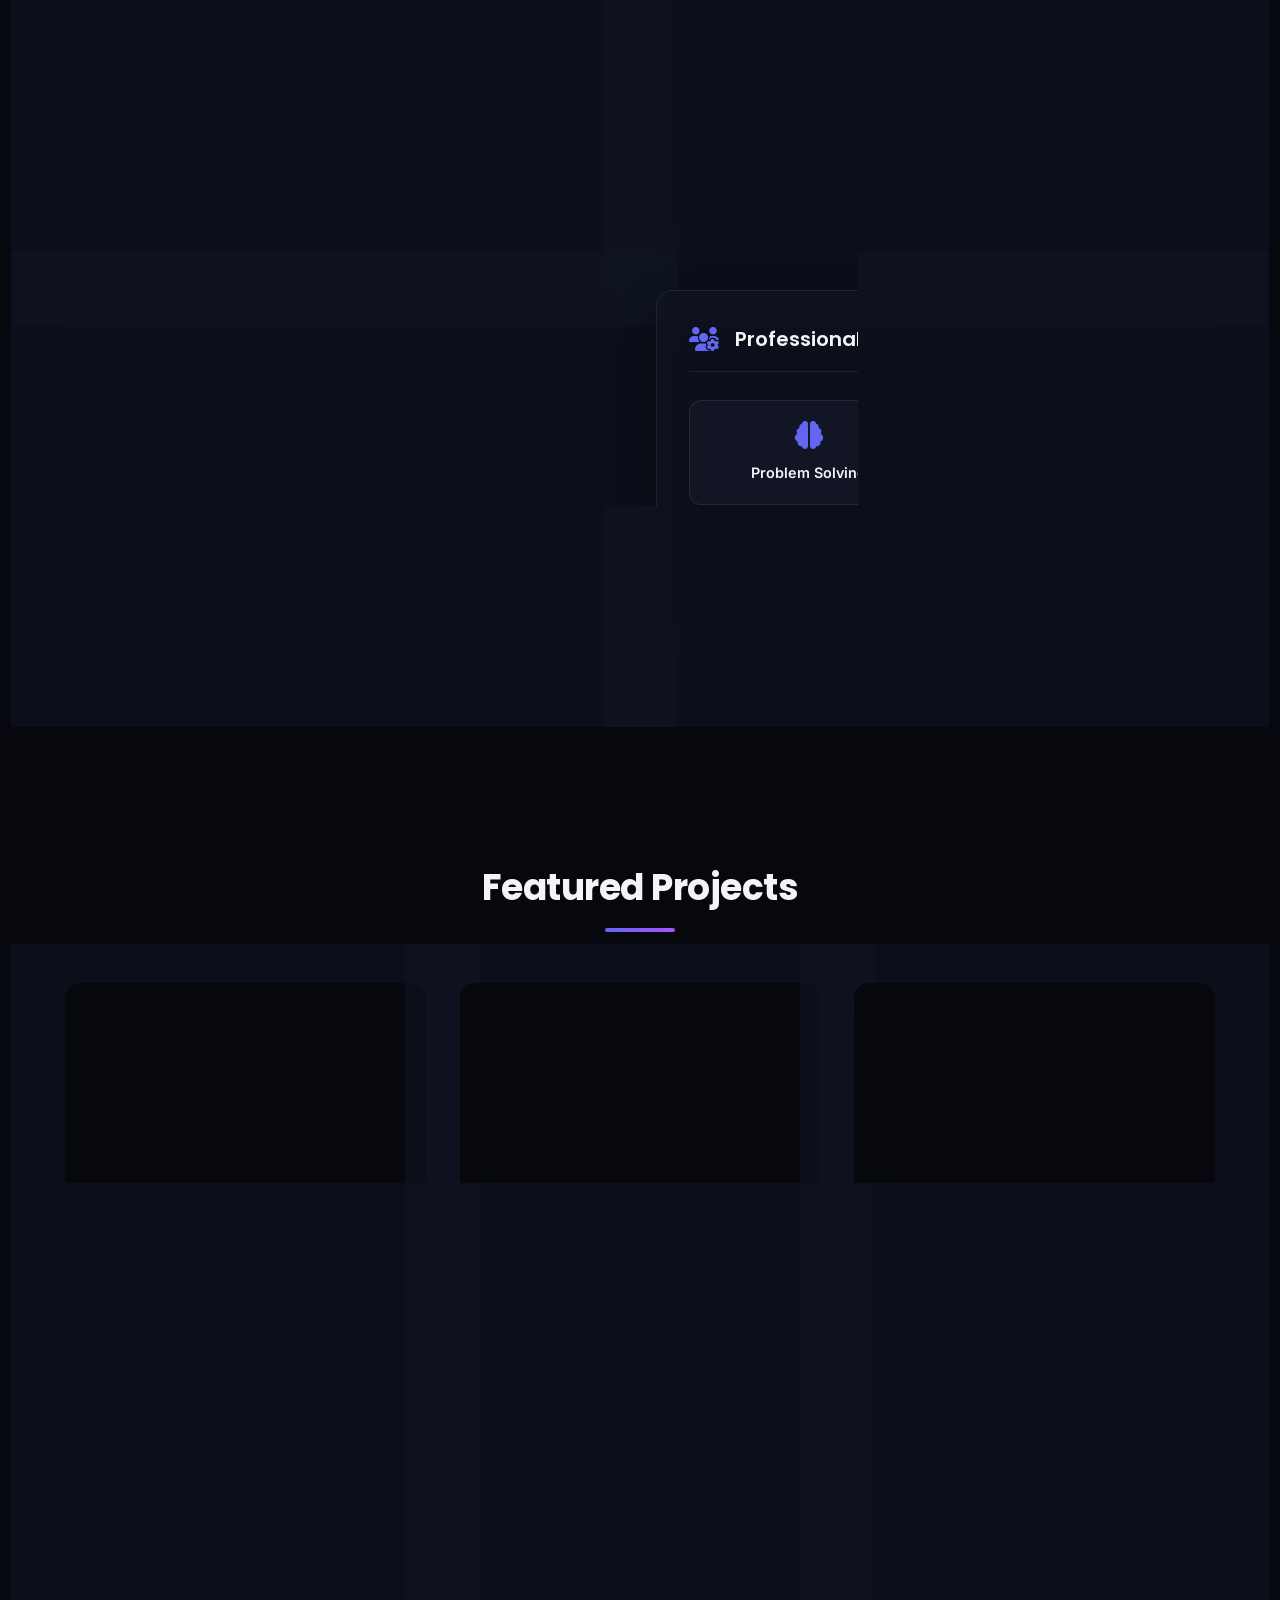
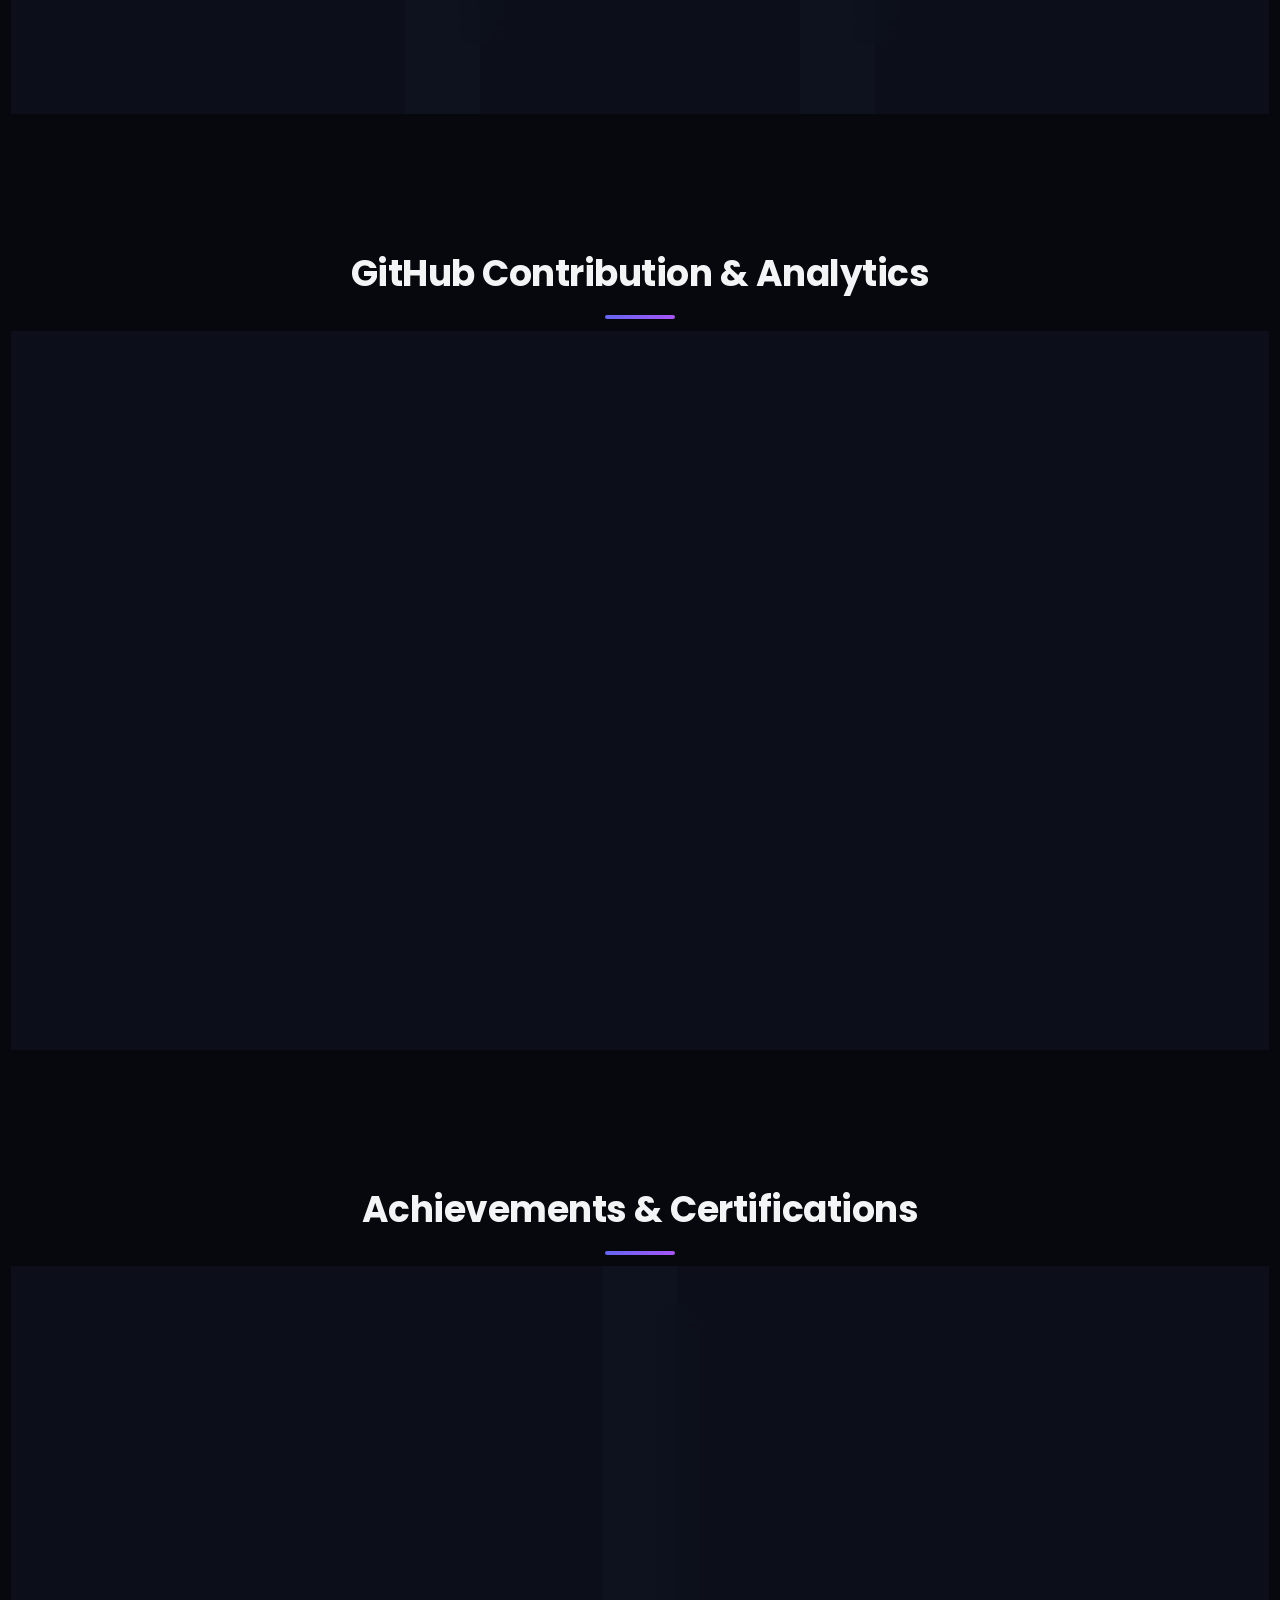
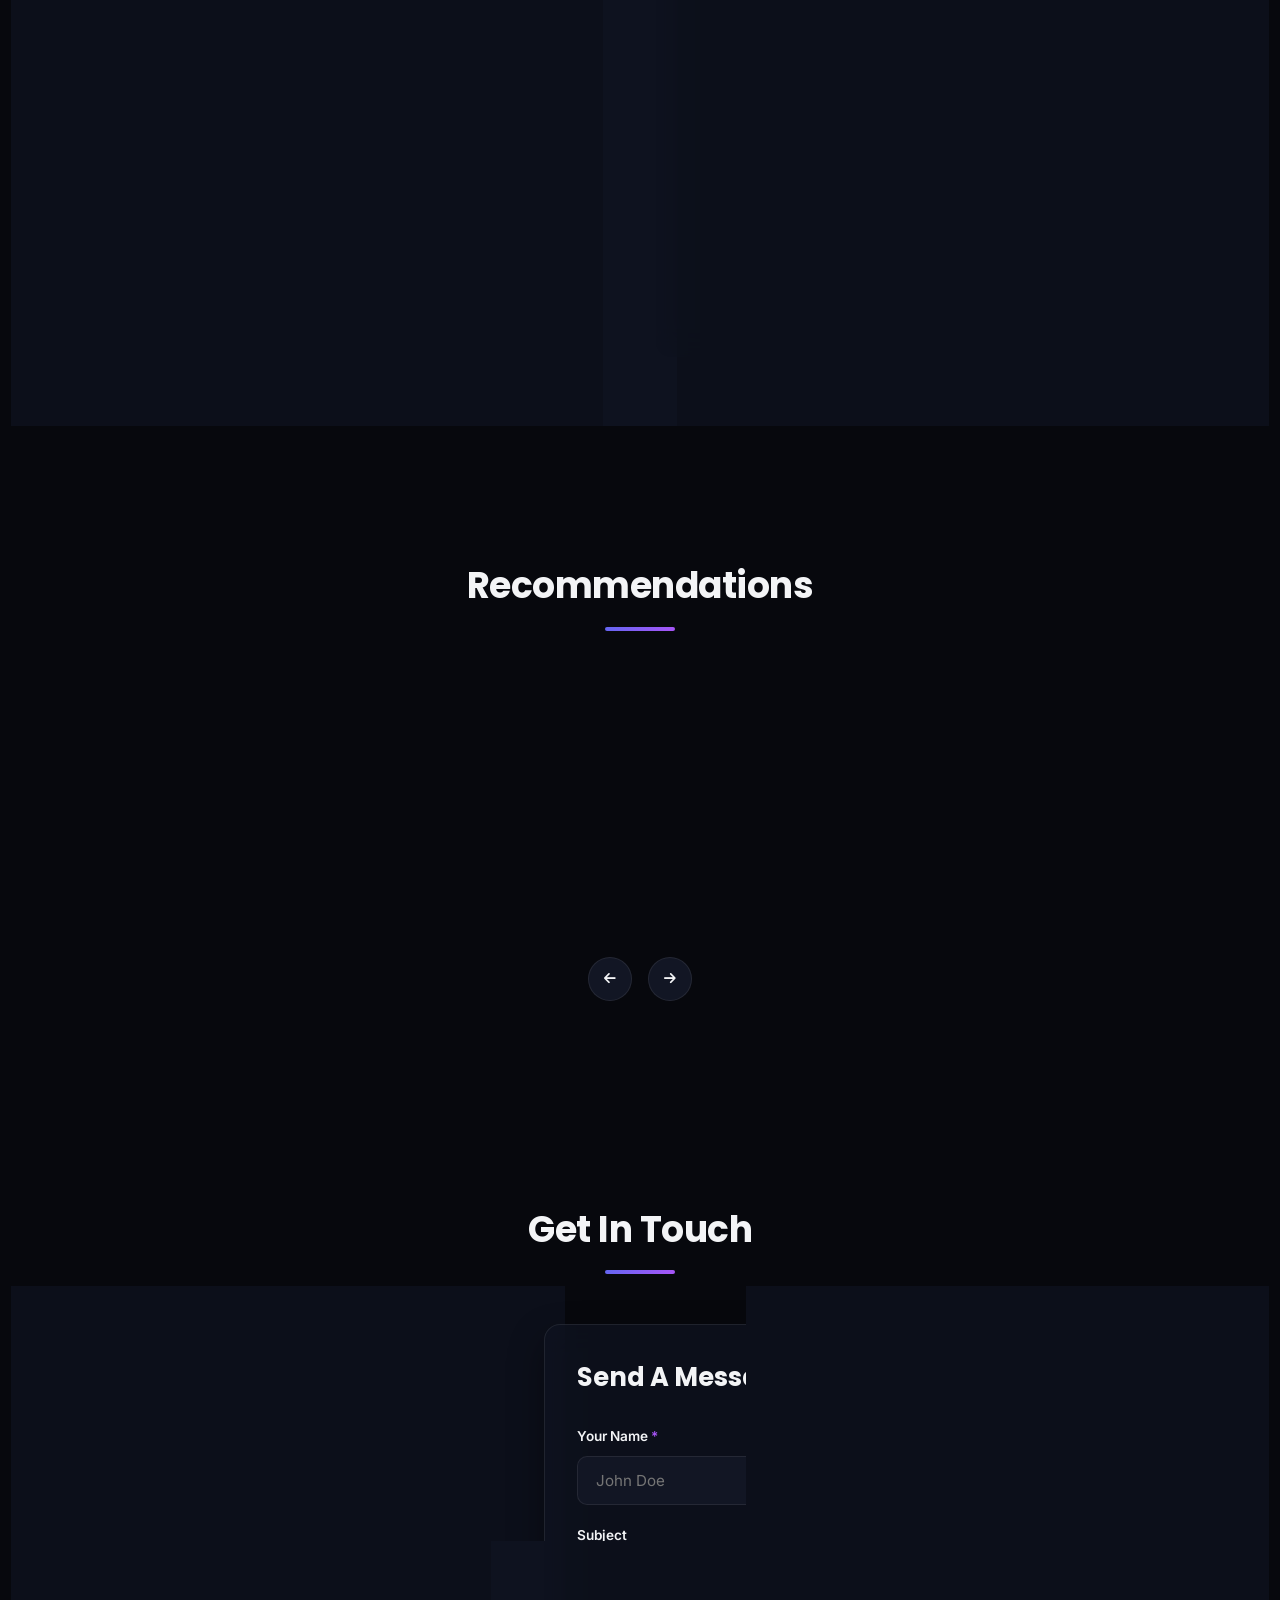
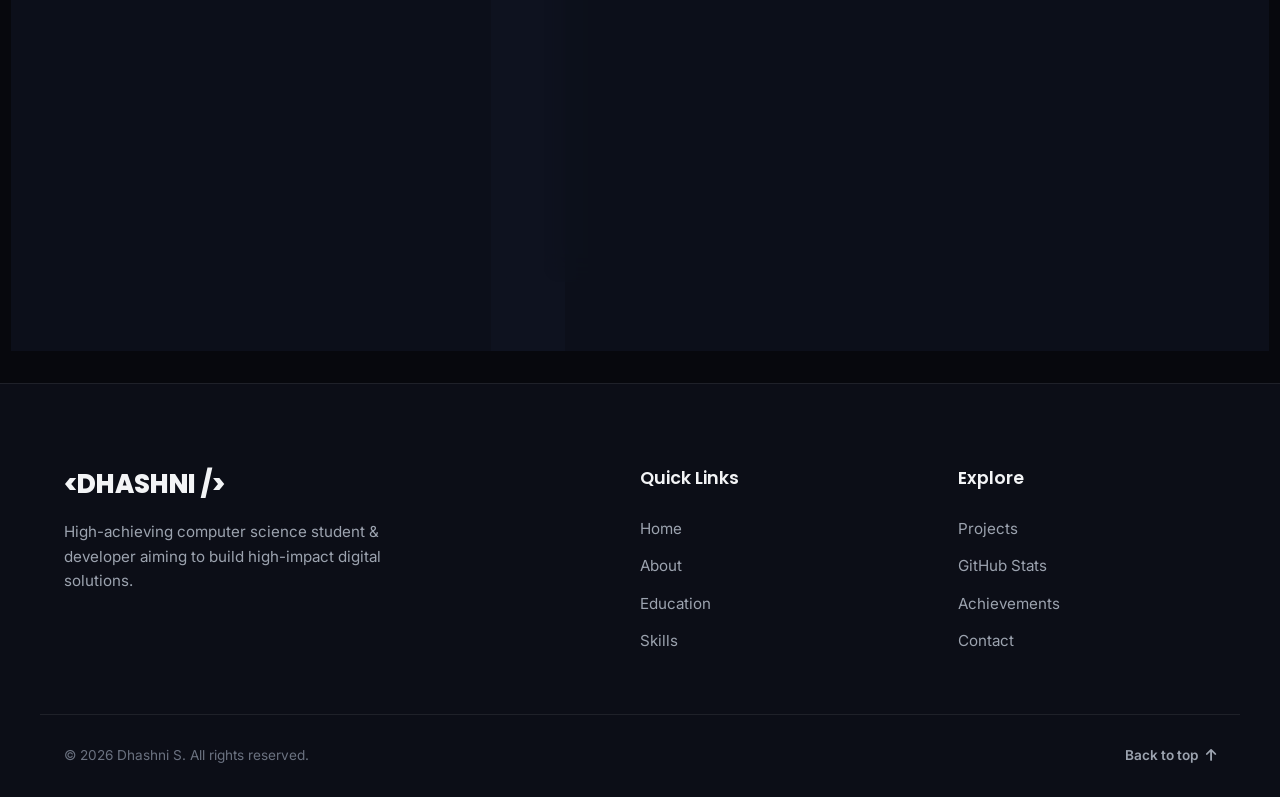
==== commit ee563279: "Update project link to finance tracker repository" ====
--- a/index.html
+++ b/index.html
@@ -454,7 +454,7 @@
                     <article class="project-card card">
                         <div class="project-img-wrapper">
                             <div class="project-overlay">
-                                <a href="https://github.com/dhashni-dev" target="_blank" rel="noopener" class="project-link-btn" aria-label="View Project Source Code">
+                                <a href="https://github.com/dhashni-dev/finance-tracker" target="_blank" rel="noopener" class="project-link-btn" aria-label="View Project Source Code">
                                     <i class="fa-brands fa-github"></i> Source Code
                                 </a>
                             </div>
